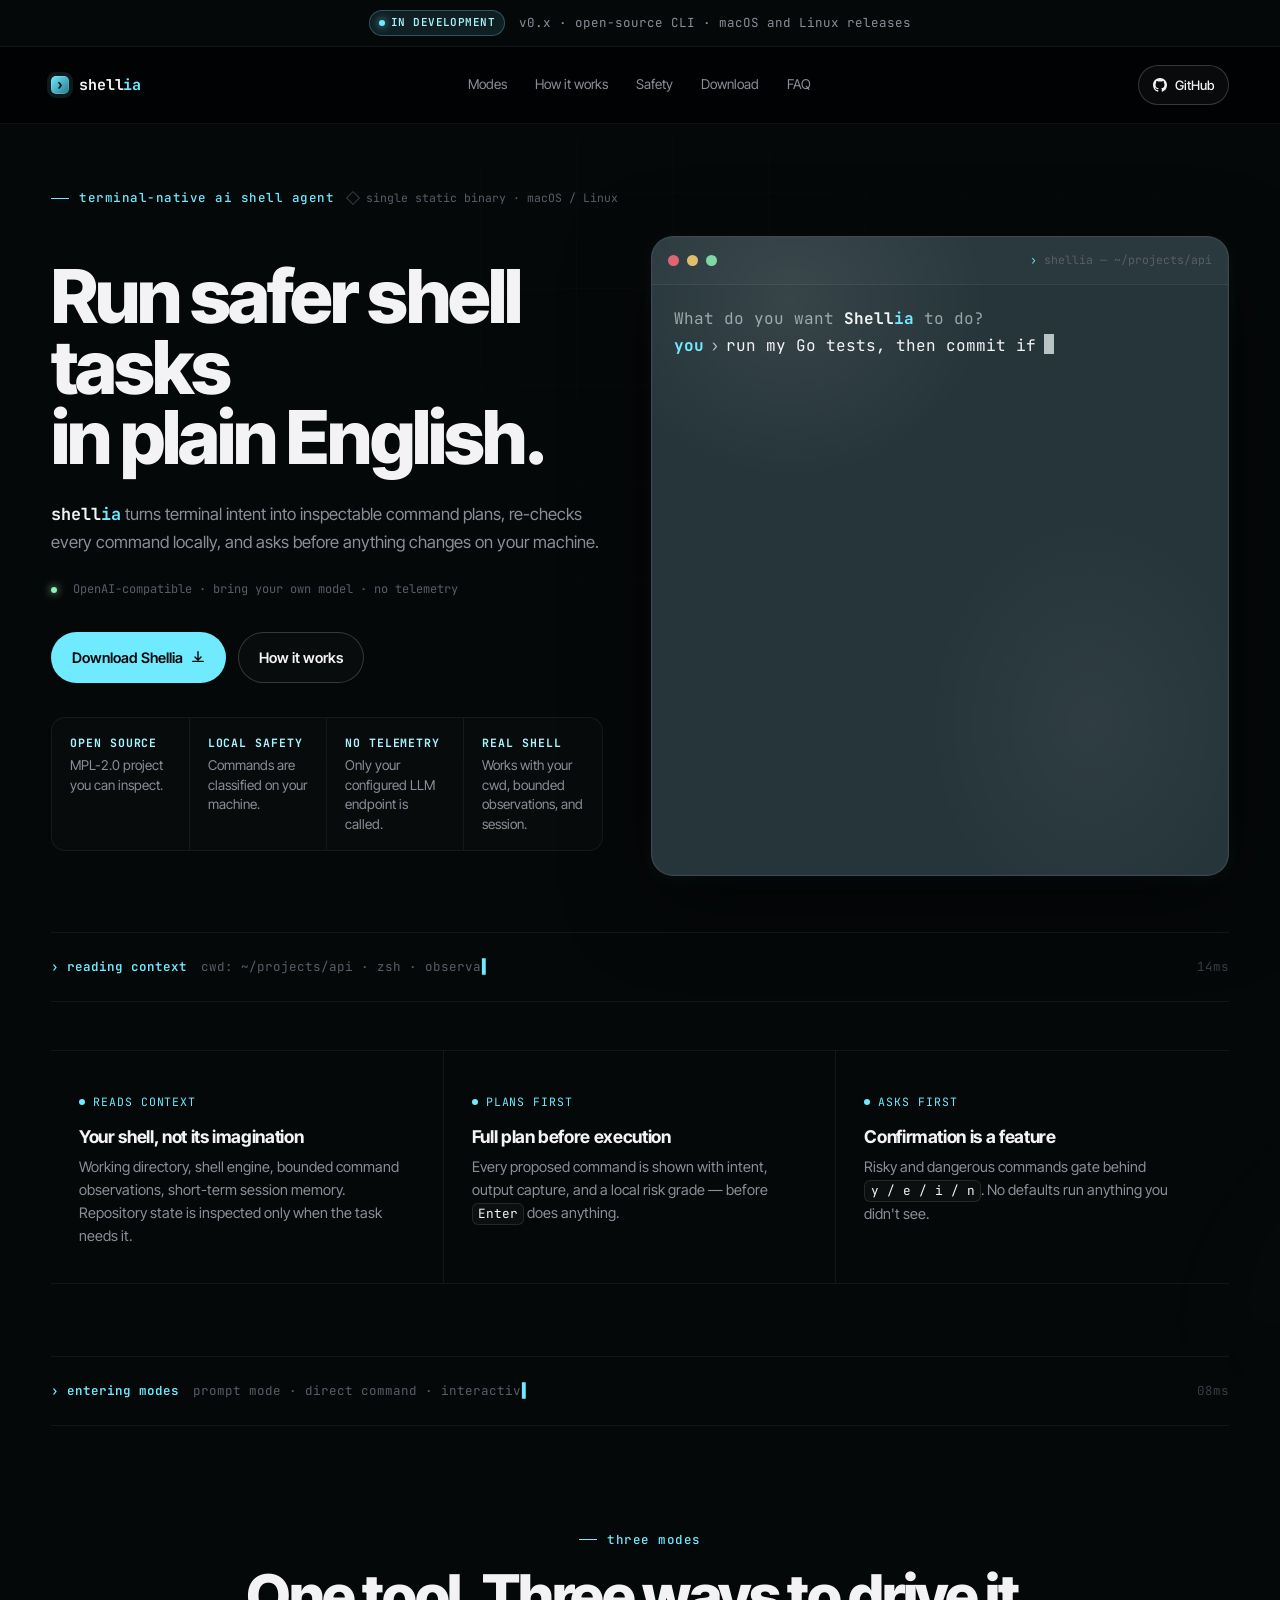
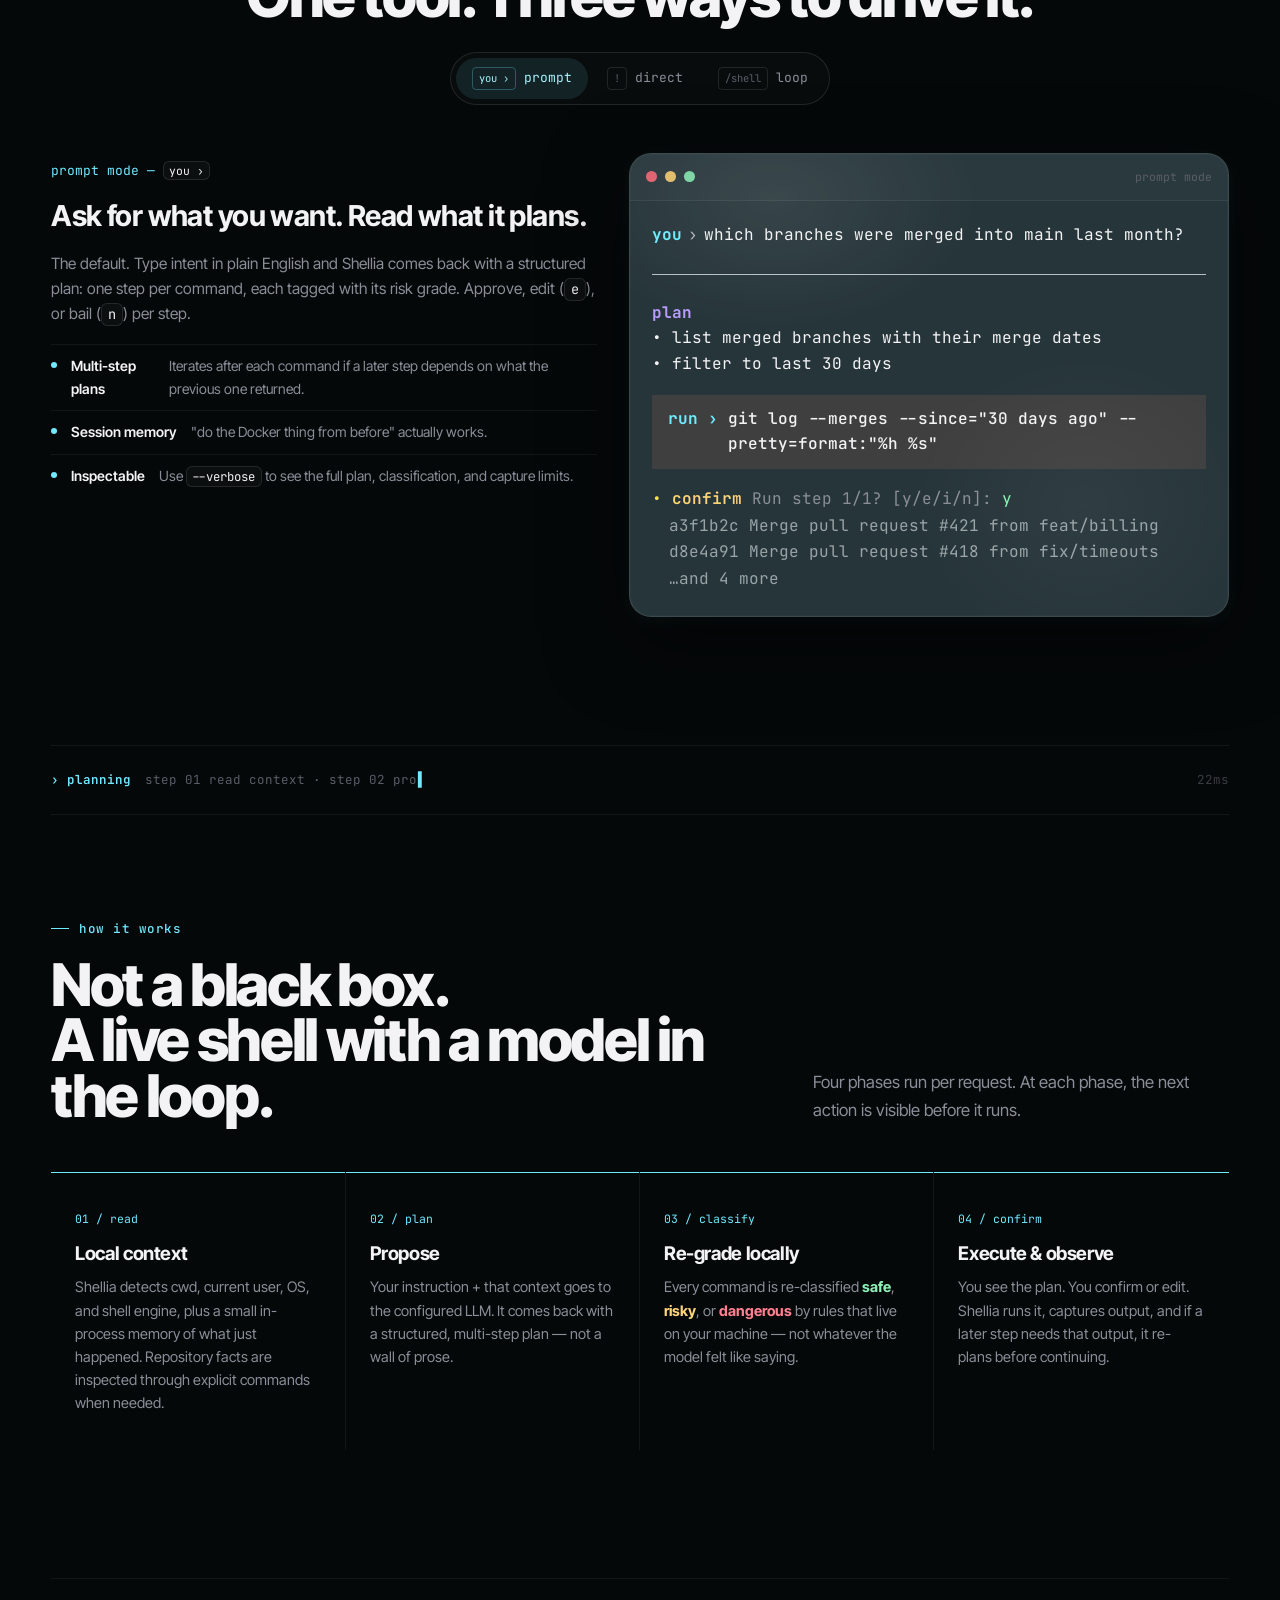
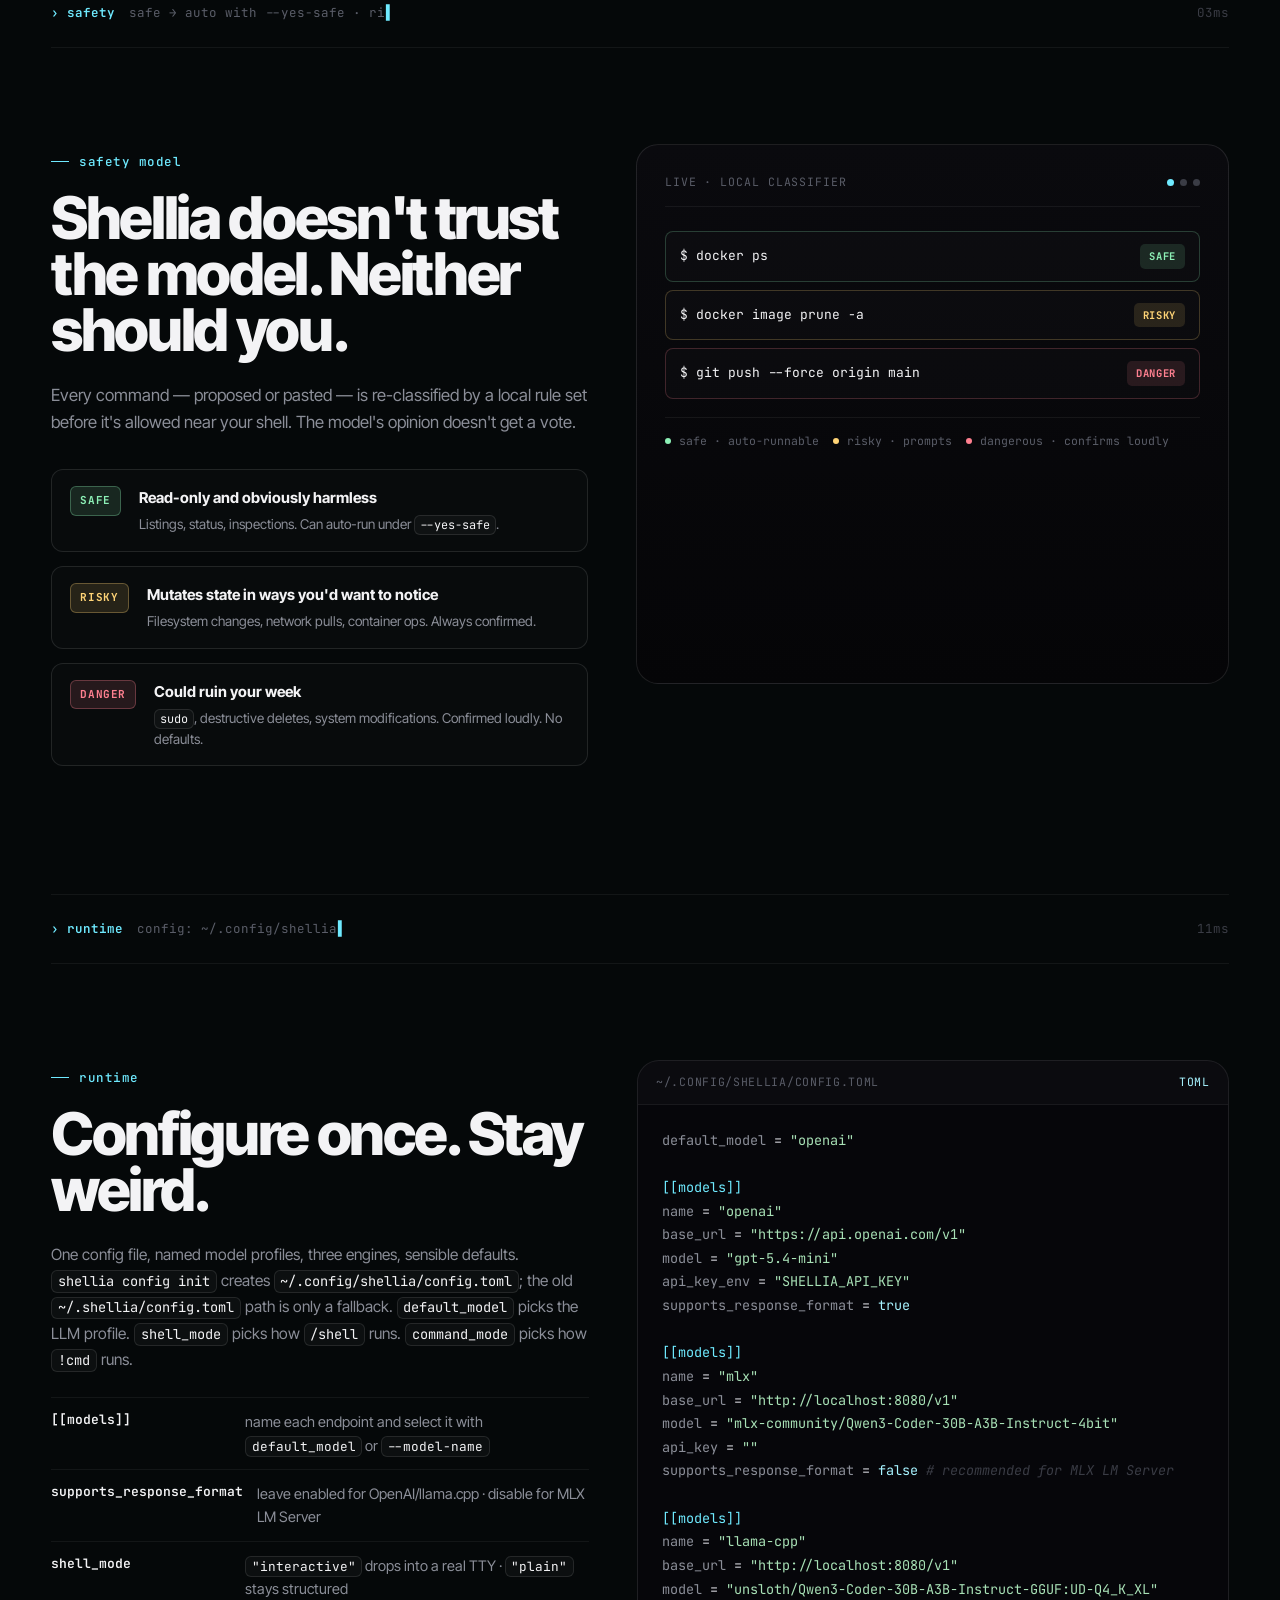
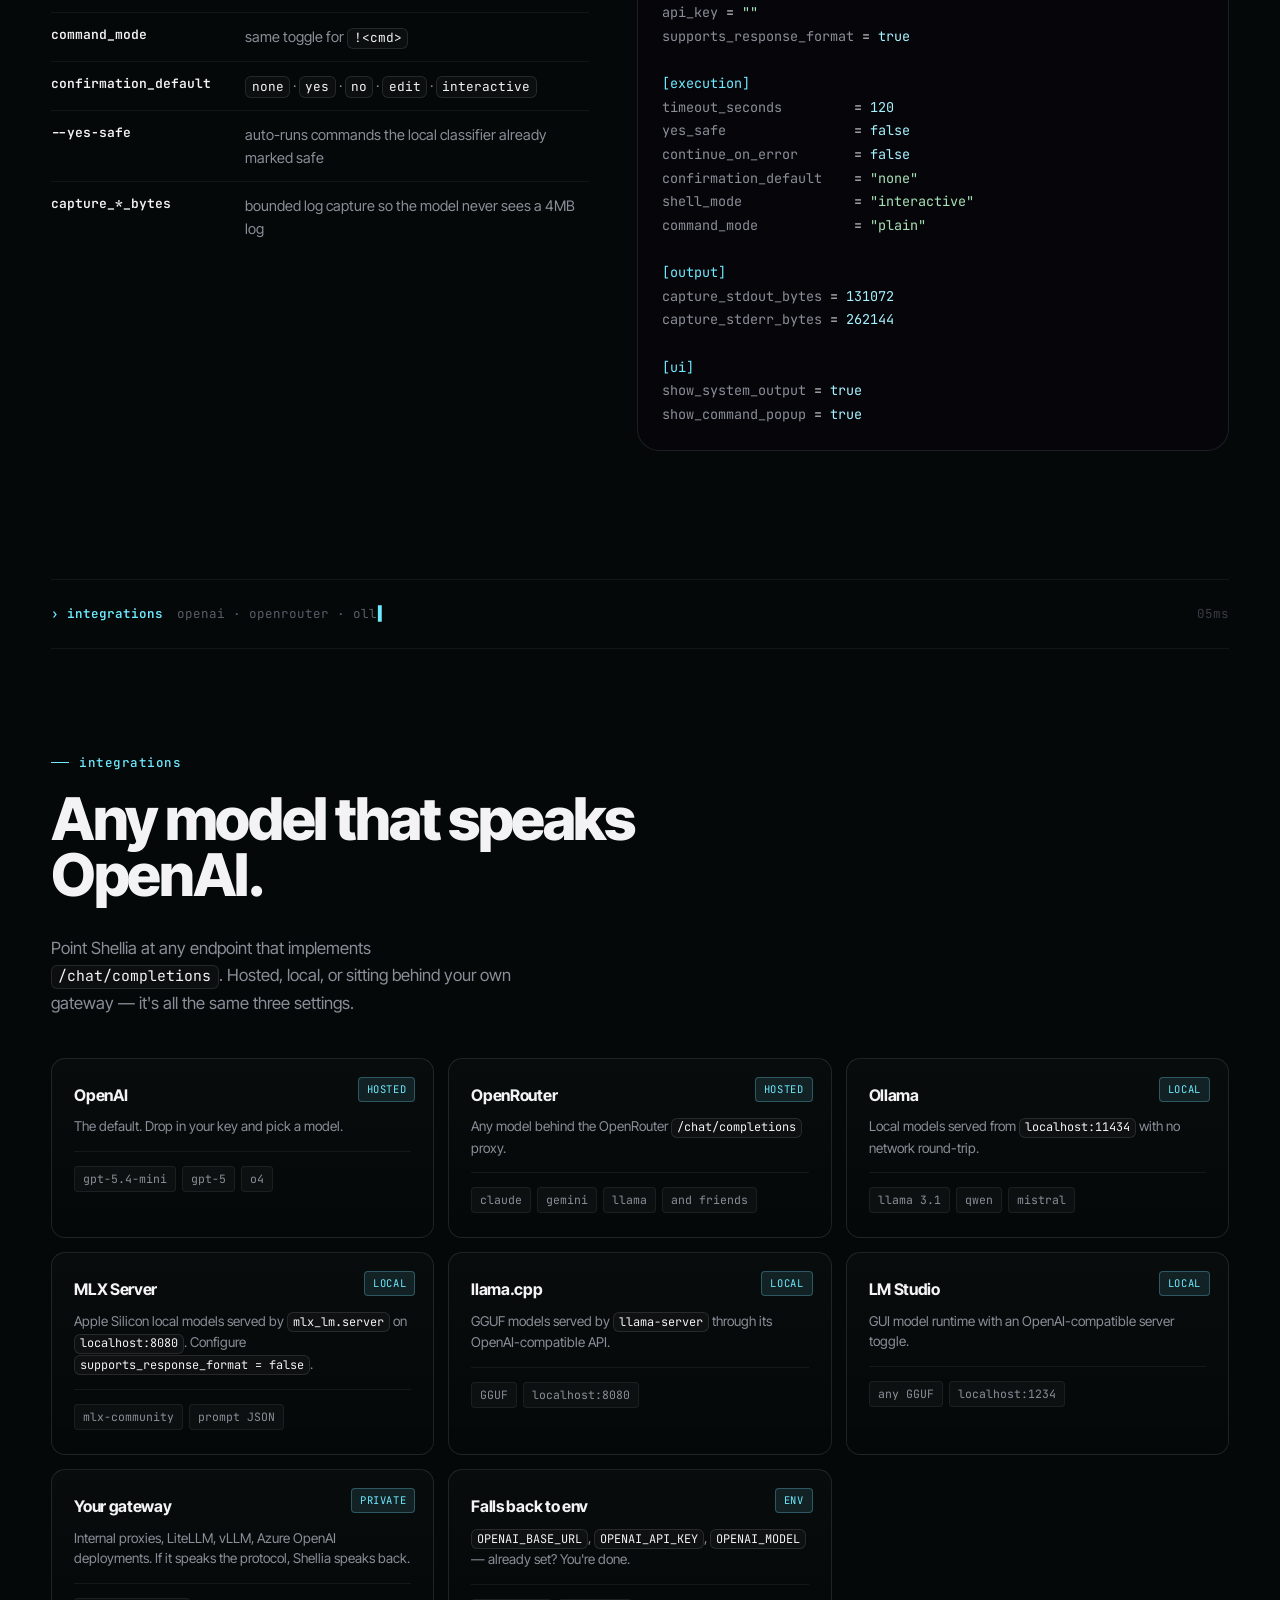
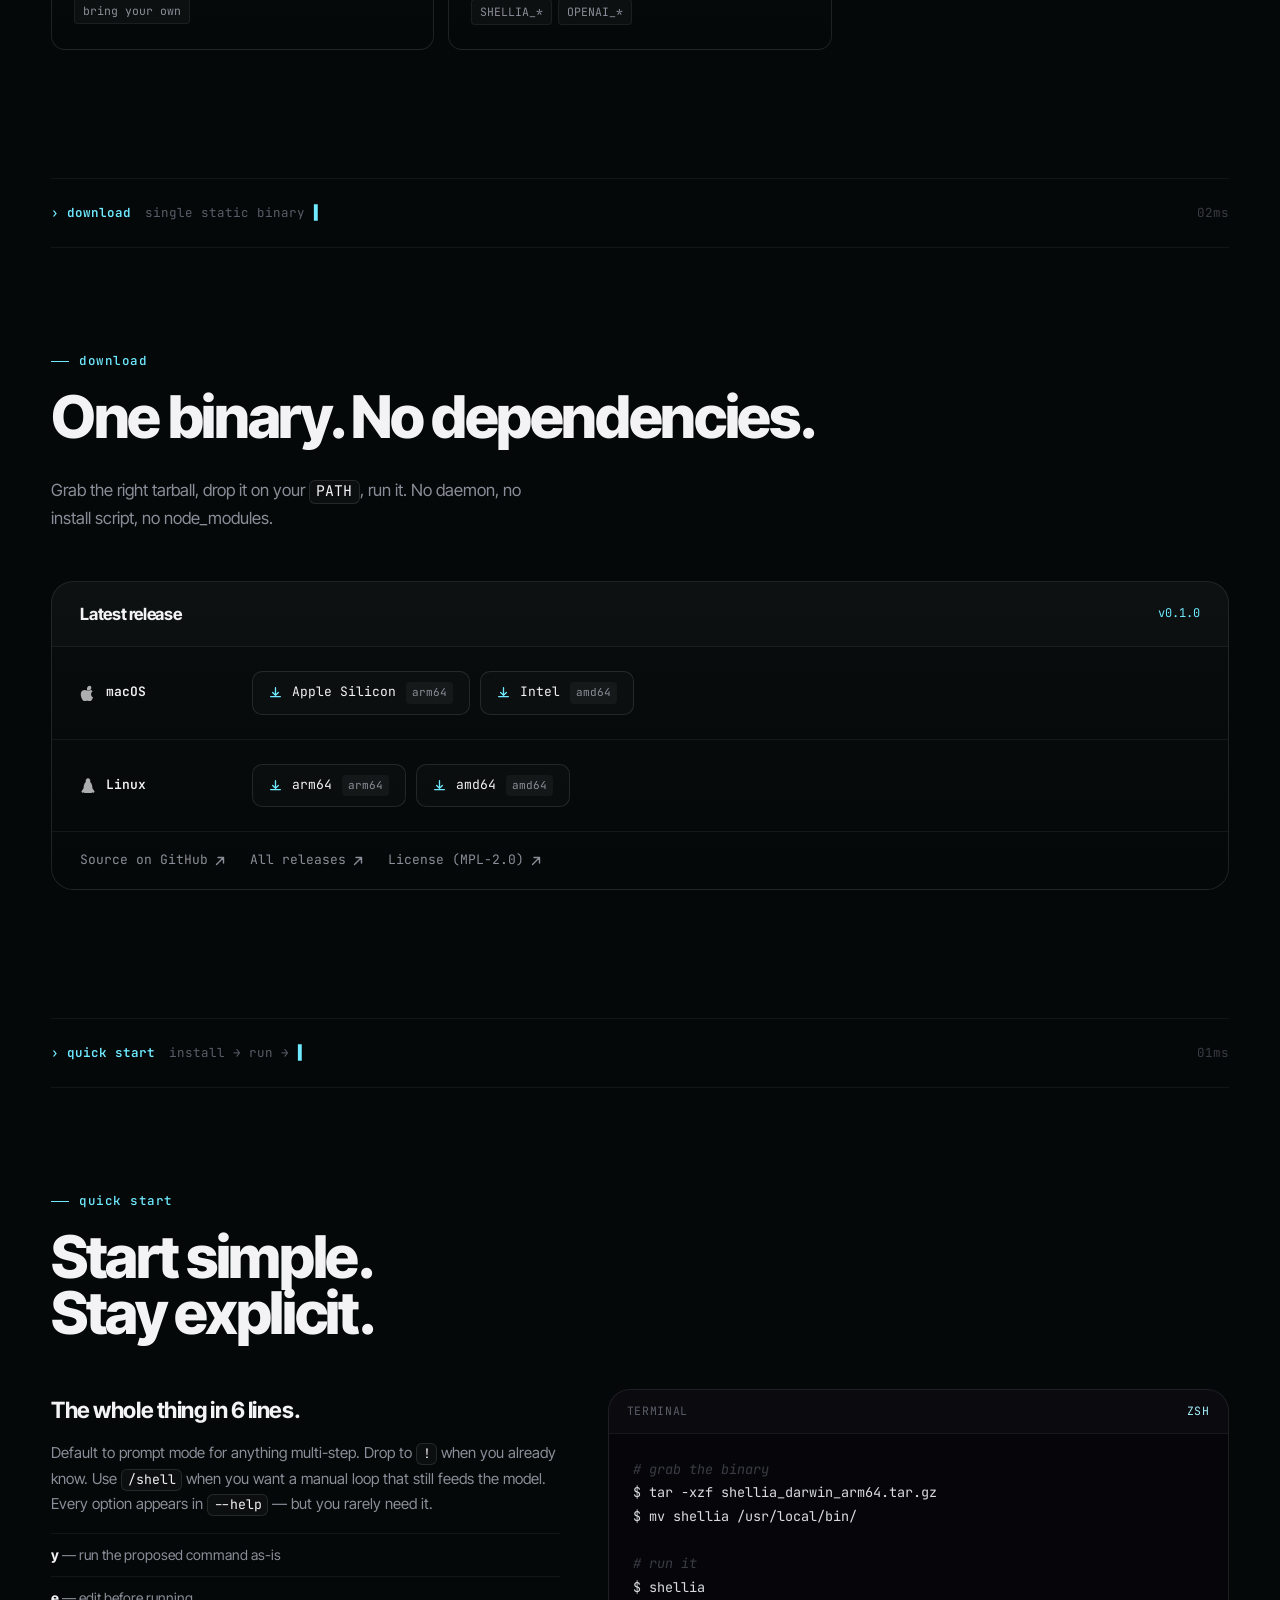
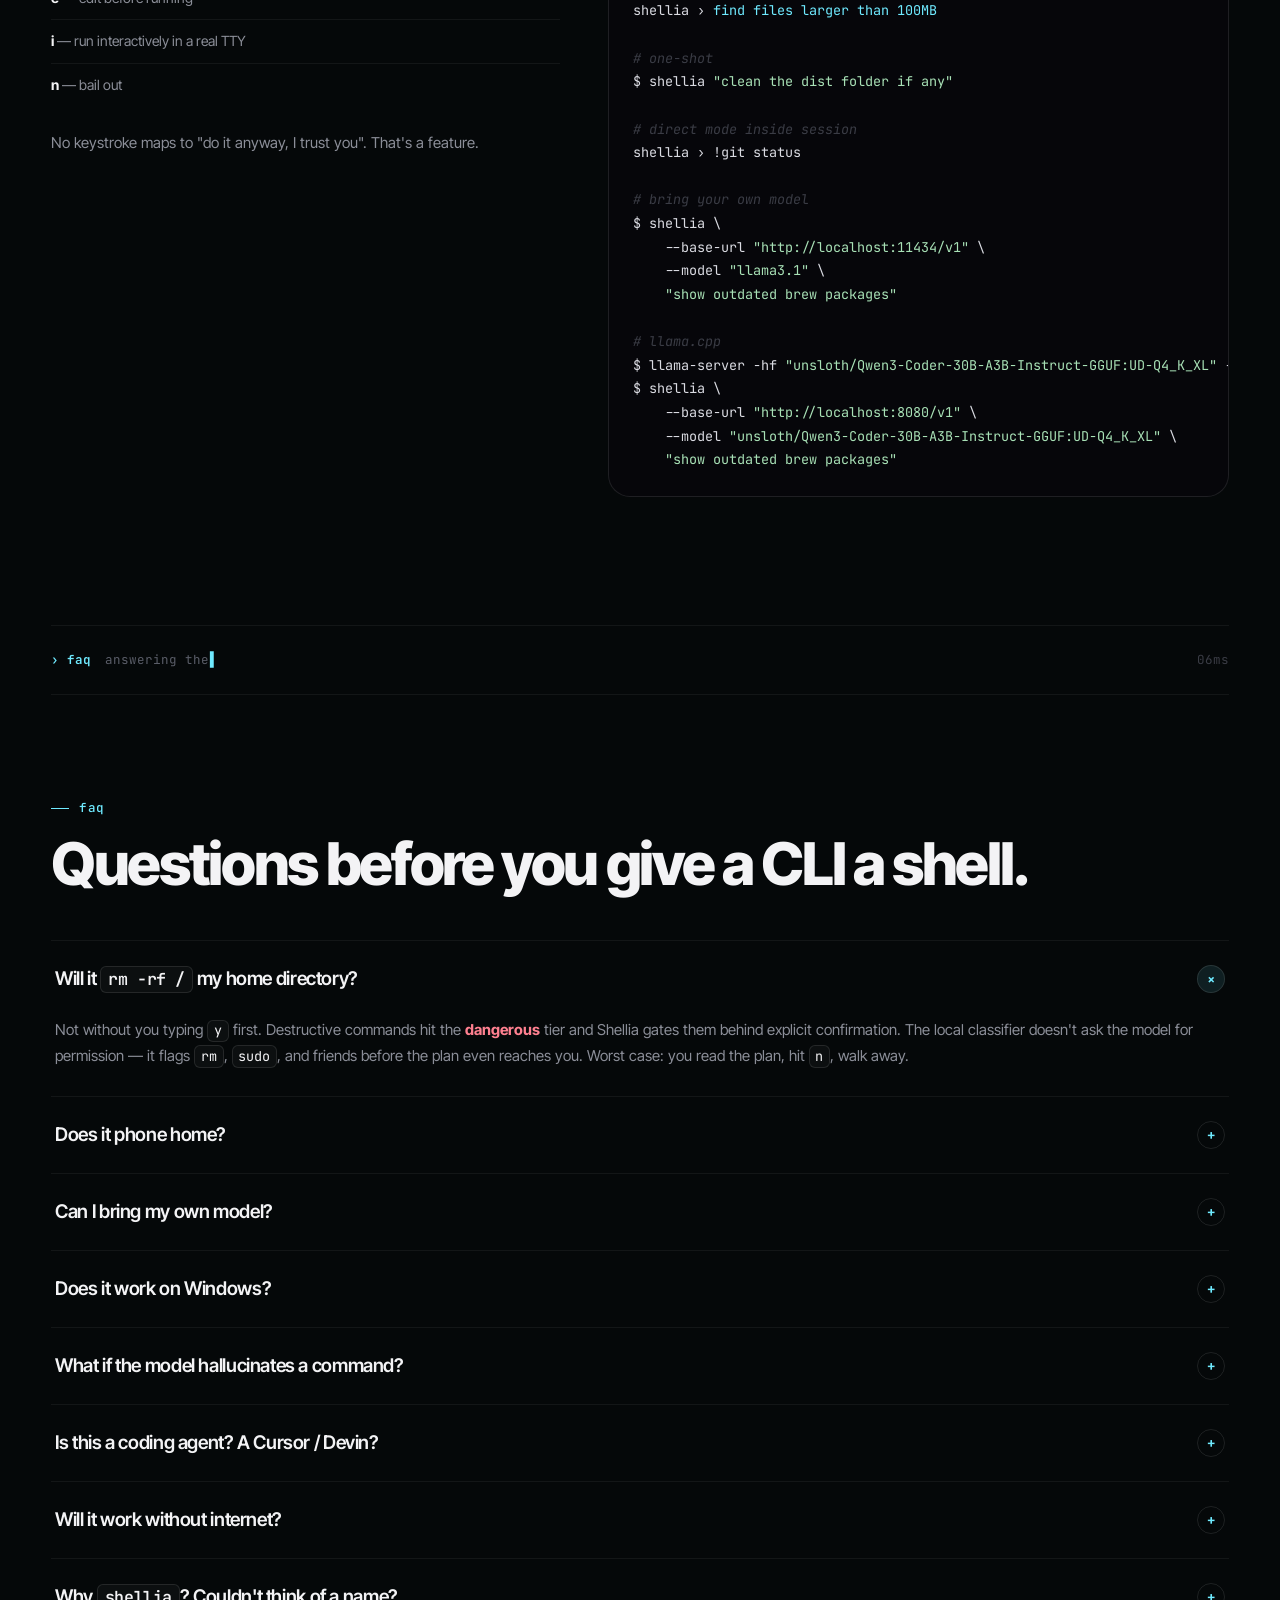
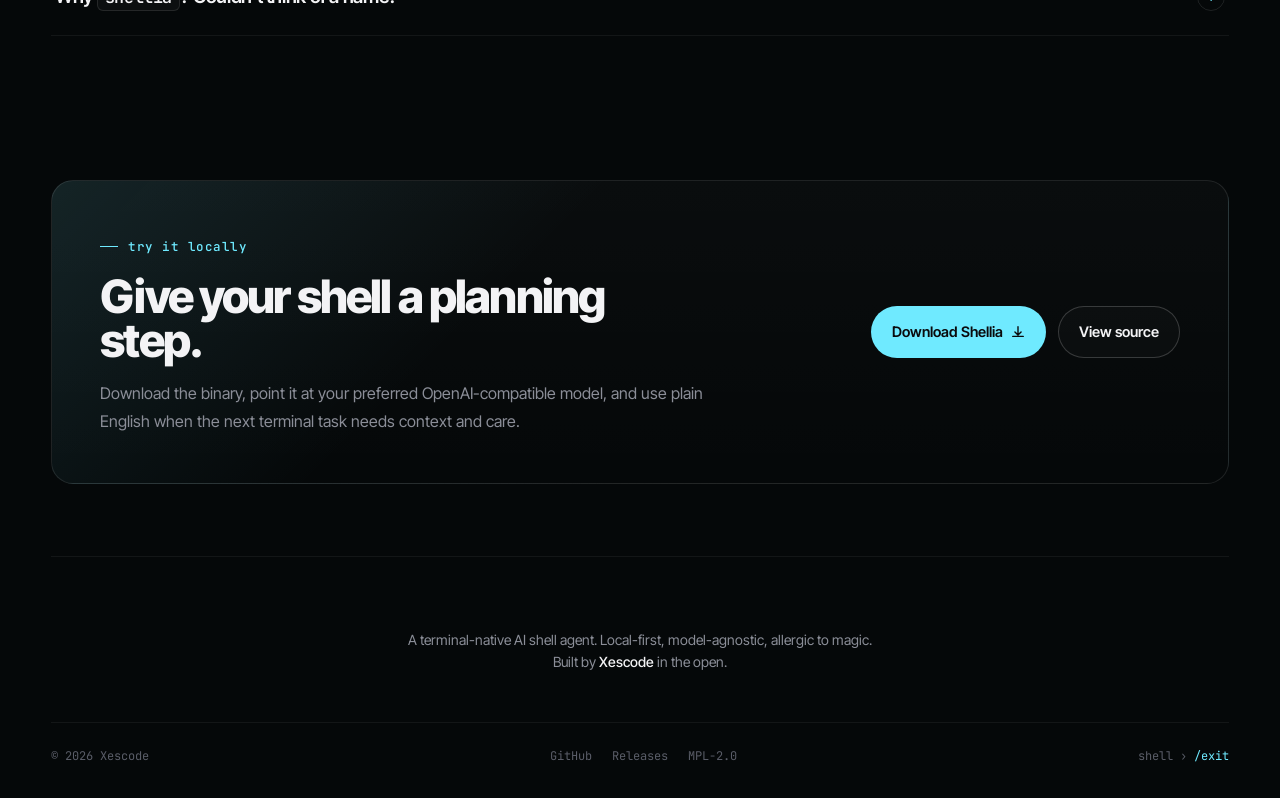
==== site/index.html @ 1689f6af "Deploy public site from site directory" ====
<!doctype html>
<html lang="en">
<head>
<meta charset="utf-8" />
<meta name="viewport" content="width=device-width, initial-scale=1" />
<title>Shellia — run shell tasks safely in plain English.</title>
<meta name="description" content="Shellia is an open-source AI shell agent for developers who want plain-language terminal automation with inspectable plans, local safety checks, and explicit confirmation." />
<link rel="preconnect" href="https://fonts.googleapis.com" />
<link rel="preconnect" href="https://fonts.gstatic.com" crossorigin />
<link href="https://fonts.googleapis.com/css2?family=Inter+Tight:wght@400;500;600;700;800;900&family=JetBrains+Mono:wght@400;500;600;700&display=swap" rel="stylesheet" />
<style>
:root{
  --bg:#050809;
  --surface:#0d1113;
  --surface-2:#13181b;
  --hairline:rgba(255,255,255,0.06);
  --line:rgba(255,255,255,0.10);
  --line-2:rgba(255,255,255,0.18);
  --text:#f3f3f5;
  --muted:#8b8e98;
  --dim:#5a5d68;
  --faint:#3a3c45;
  --accent:#6feaff;
  --accent-strong:#a7f3ff;
  --accent-wash:rgba(111,234,255,0.10);
  --accent-ring:rgba(111,234,255,0.28);
  --safe:#8df0b6;
  --risky:#ffd476;
  --danger:#ff8090;
  --font-display:"Inter Tight","Inter",-apple-system,BlinkMacSystemFont,"Segoe UI",sans-serif;
  --font-body:"Inter Tight","Inter",-apple-system,BlinkMacSystemFont,"Segoe UI",sans-serif;
  --font-mono:"JetBrains Mono","SFMono-Regular",ui-monospace,monospace;
  --pad-section:128px;
  --pad-section-after-sep:96px;
  --pad-section-compact:72px;
  --pad-section-tight:48px;
  --pad-x:clamp(20px,4vw,56px);
  --gap:clamp(20px,2.4vw,32px);
  --radius:14px;
  --radius-lg:22px;
}
*{box-sizing:border-box}
html{scroll-behavior:smooth; -webkit-font-smoothing:antialiased; text-rendering:optimizeLegibility}
body{
  margin:0; color:var(--text); background:var(--bg);
  font-family:var(--font-body);
  font-size:16px; line-height:1.6;
  overflow-x:hidden;
}
/* subtle noise + grid drift in the background */
body::before{
  content:""; position:fixed; inset:-50%; z-index:-2; pointer-events:none;
  background:
    radial-gradient(60% 40% at 20% 0%, rgba(111,234,255,0.10), transparent 60%),
    radial-gradient(50% 40% at 100% 100%, rgba(141,240,182,0.06), transparent 60%);
  filter:blur(40px);
}
body::after{
  content:""; position:fixed; inset:0; z-index:-1; pointer-events:none;
  background-image:
    linear-gradient(rgba(255,255,255,0.025) 1px, transparent 1px),
    linear-gradient(90deg, rgba(255,255,255,0.025) 1px, transparent 1px);
  background-size:96px 96px;
  background-position:0 0;
  mask-image:radial-gradient(75% 60% at 50% 30%, #000 0%, transparent 100%);
  opacity:0.7;
}
a{color:inherit; text-decoration:none}
button{font:inherit; color:inherit; background:none; border:0; cursor:pointer}
code, pre{font-family:var(--font-mono)}
:not(pre) > code{
  display:inline-flex; align-items:center;
  padding:0.06em 0.42em;
  border:1px solid var(--line);
  border-radius:6px;
  background:rgba(255,255,255,0.03);
  color:var(--text);
  font-size:0.88em; line-height:1.4;
  white-space:nowrap;
}

/* ───────── layout shell ───────── */
.wrap{width:100%; max-width:1320px; margin:0 auto; padding:0 var(--pad-x)}
.section{padding:var(--pad-section) 0; position:relative}
.section-after-sep{padding-top:var(--pad-section-after-sep)}
.section-compact{padding:var(--pad-section-tight) 0 var(--pad-section-compact)}
.section-short-bottom{padding-bottom:var(--pad-section-compact)}
.section-final{padding:var(--pad-section-compact) 0 0}

/* ───────── nav ───────── */
.nav{
  position:sticky; top:0; z-index:50;
  display:flex; align-items:center; justify-content:space-between;
  padding:18px var(--pad-x);
  background:rgba(0,0,0,0.65);
  backdrop-filter:blur(12px) saturate(1.2);
  -webkit-backdrop-filter:blur(12px) saturate(1.2);
  border-bottom:1px solid var(--hairline);
}
.brand{
  display:inline-flex; align-items:center; gap:10px;
  font-family:var(--font-mono); font-weight:700; font-size:15px; letter-spacing:-0.01em;
}
.brand-mark{
  width:18px; height:18px; border-radius:5px; position:relative;
  background:linear-gradient(135deg, var(--accent) 0%, #237a8a 100%);
  box-shadow:0 0 0 4px var(--accent-wash), inset 0 0 0 1px rgba(255,255,255,0.15);
}
.brand-mark::after{
  content:"›"; position:absolute; inset:0;
  display:grid; place-items:center;
  color:#0a0a0c; font-weight:900; font-size:13px;
  font-family:var(--font-mono);
  transform:translate(-0.5px,-1px);
}
.shellia{font-family:var(--font-mono); font-weight:700; color:var(--text)}
.shellia .ia{color:var(--accent)}
.nav-links{display:flex; align-items:center; gap:28px; color:var(--muted); font-size:13.5px}
.nav-links a{position:relative; transition:color .2s}
.nav-links a:hover{color:var(--text)}
.nav-links a.active{color:var(--accent-strong)}
.nav-links a.active::after{
  content:"";
  position:absolute;
  left:0; right:0; bottom:-8px;
  height:1px;
  background:var(--accent);
  box-shadow:0 0 10px var(--accent-ring);
}
.nav-cta{
  display:inline-flex; align-items:center; gap:8px;
  padding:9px 14px; border-radius:999px;
  border:1px solid var(--line-2);
  background:rgba(255,255,255,0.03);
  font-size:13px; font-weight:500;
  transition:background .2s, border-color .2s;
}
.nav-cta:hover{background:rgba(255,255,255,0.06); border-color:var(--accent-ring)}
.nav-cta svg{width:14px; height:14px}

/* ───────── banner ───────── */
.banner{
  display:flex; align-items:center; justify-content:center; gap:14px;
  padding:10px 16px;
  border-bottom:1px solid var(--hairline);
  font-family:var(--font-mono); font-size:12.5px; color:var(--muted);
}
.banner-tag{
  display:inline-flex; align-items:center; gap:6px;
  padding:3px 9px; border-radius:999px;
  background:var(--accent-wash); color:var(--accent-strong);
  border:1px solid var(--accent-ring);
  font-size:11px; font-weight:600; letter-spacing:0.04em; text-transform:uppercase;
}
.banner-tag::before{
  content:""; width:6px; height:6px; border-radius:50%;
  background:var(--accent); box-shadow:0 0 8px var(--accent);
  animation:pulse 2s ease-in-out infinite;
}
@keyframes pulse{0%,100%{opacity:1; transform:scale(1)} 50%{opacity:.55; transform:scale(0.85)}}

/* ───────── eyebrow + type ───────── */
.eyebrow{
  display:inline-flex; align-items:center; gap:10px;
  font-family:var(--font-mono); font-size:12.5px; font-weight:500;
  color:var(--accent); letter-spacing:0.04em;
  text-transform:lowercase;
}
.eyebrow::before{
  content:""; width:18px; height:1px; background:var(--accent); display:inline-block;
}
h1, h2, h3{margin:0; font-family:var(--font-display); font-weight:800; letter-spacing:-0.04em; line-height:0.95}
h1{font-size:clamp(2.6rem, 5.8vw, 5.8rem)}
h2{font-size:clamp(2.2rem, 4.6vw, 4.6rem)}
h3{font-size:1.25rem; font-weight:700; letter-spacing:-0.02em; line-height:1.2}
p{margin:0}
.lead{color:var(--muted); font-size:clamp(1.05rem,1.2vw,1.18rem); line-height:1.65; max-width:36rem}

/* ───────── buttons ───────── */
.btn{
  display:inline-flex; align-items:center; gap:8px;
  padding:13px 20px; border-radius:999px;
  font-size:14.5px; font-weight:600;
  transition:transform .15s, background .2s, border-color .2s, color .2s;
  border:1px solid transparent;
  white-space:nowrap;
}
.btn:hover{transform:translateY(-1px)}
.btn-primary{background:var(--accent); color:#0a0a0c}
.btn-primary:hover{background:var(--accent-strong)}
.btn-ghost{color:var(--text); border-color:var(--line-2); background:rgba(255,255,255,0.02)}
.btn-ghost:hover{border-color:var(--accent-ring); background:var(--accent-wash); color:var(--accent-strong)}
.btn svg{width:14px; height:14px}

/* ───────── hero shared ───────── */
.hero{padding:64px 0 56px; position:relative}
.hero-eyebrow-row{display:flex; align-items:center; gap:14px; flex-wrap:wrap; margin-bottom:28px}
.hero-spec{
  font-family:var(--font-mono); font-size:11.5px; color:var(--dim);
  display:inline-flex; align-items:center; gap:8px;
}
.hero-spec::before{
  content:""; width:8px; height:8px; border:1px solid var(--faint); transform:rotate(45deg)
}
.hero-actions{display:flex; flex-wrap:wrap; gap:12px; margin-top:32px}
.hero-meta{
  display:flex; align-items:center; gap:16px; margin-top:24px;
  font-family:var(--font-mono); font-size:12px; color:var(--dim);
}
.hero-meta-dot{width:6px; height:6px; background:var(--safe); border-radius:50%; box-shadow:0 0 8px var(--safe)}

/* ───────── trust strip ───────── */
.trust-strip{
  display:grid;
  grid-template-columns:repeat(4, minmax(0,1fr));
  gap:0;
  margin-top:34px;
  border:1px solid var(--hairline);
  border-radius:var(--radius);
  overflow:hidden;
  background:rgba(255,255,255,0.015);
}
.trust-item{
  padding:16px 18px;
  border-right:1px solid var(--hairline);
}
.trust-item:last-child{border-right:0}
.trust-item b{
  display:block;
  font-family:var(--font-mono);
  font-size:11.5px;
  color:var(--accent-strong);
  text-transform:uppercase;
  letter-spacing:0.08em;
  margin-bottom:4px;
}
.trust-item span{
  display:block;
  color:var(--muted);
  font-size:13.5px;
  line-height:1.45;
}

/* ───────── hero split ───────── */
.hero-a .hero-grid{
  display:grid; grid-template-columns:minmax(0, 1.05fr) minmax(0, 1.1fr);
  gap:48px; align-items:center;
}
.hero-a h1{margin-bottom:24px}
.hero-term .terminal{
  height:clamp(430px, calc(100vh - 220px), 640px);
  max-height:calc(100vh - 160px);
}

/* ───────── terminal window ───────── */
.terminal{
  position:relative;
  display:flex;
  flex-direction:column;
  border:1px solid var(--line);
  border-radius:var(--radius-lg);
  background:#26353a;
  box-shadow:
    0 0 0 1px rgba(255,255,255,0.02) inset,
    0 24px 80px rgba(0,0,0,0.6),
    0 4px 16px rgba(111,234,255,0.06);
  overflow:hidden;
}
.terminal::before{
  content:""; position:absolute; inset:0; pointer-events:none;
  background:
    radial-gradient(55% 45% at 24% 10%, rgba(255,255,255,0.08), transparent 62%),
    radial-gradient(42% 48% at 76% 76%, rgba(255,255,255,0.045), transparent 68%);
}
.term-chrome{
  display:flex; align-items:center; gap:8px;
  flex:0 0 auto;
  padding:14px 16px;
  border-bottom:1px solid var(--hairline);
  background:rgba(255,255,255,0.02);
}
.term-chrome .dot{width:11px; height:11px; border-radius:50%; opacity:0.85}
.term-chrome .dot.r{background:#ff6d7b}
.term-chrome .dot.y{background:#ffd476}
.term-chrome .dot.g{background:#8df0b6}
.term-title{
  margin-left:auto; font-family:var(--font-mono); font-size:11.5px;
  color:var(--dim);
}
.term-title .arrow-pulse{color:var(--accent); animation:pulse 2s infinite}
.term-body{
  flex:1 1 auto;
  min-height:0;
  padding:22px 22px 24px;
  font-family:var(--font-mono); font-size:16px; line-height:1.55;
  overflow-y:auto;
  overscroll-behavior:contain;
  scrollbar-color:rgba(111,234,255,0.45) rgba(255,255,255,0.08);
  scrollbar-width:thin;
}
.term-body::-webkit-scrollbar{width:10px}
.term-body::-webkit-scrollbar-track{background:rgba(255,255,255,0.08)}
.term-body::-webkit-scrollbar-thumb{background:rgba(111,234,255,0.45); border-radius:999px; border:2px solid transparent; background-clip:content-box}
.tline{margin:0; color:var(--text)}
.tline + .tline{margin-top:2px}
.tline.muted{color:#9aa4a6}
.tline.output{color:var(--muted)}
.tline.output-text{padding-left:1.1rem; color:#9aa4a6}
.tline.output-raw{color:var(--text)}
.tline.answer{color:var(--text); font-weight:500}
.prompt{color:var(--accent); font-weight:700}
.status-danger{color:var(--danger)}
.confirm-yes{color:#f5df52; font-weight:700}
.session-dot{color:var(--dim)}
.session-mode{color:var(--accent); font-weight:700}
.prompt-arr{color:var(--text); opacity:0.7; margin:0 6px}
.prompt-cursor{display:inline-block; width:0.62em; height:1.25em; margin-left:8px; background:#b8c4c4; vertical-align:-0.2em; animation:caret-blink 1.05s steps(1) infinite}
.prompt-cursor-line{margin-left:0}
.tcursor::after{content:""; display:inline-block; width:0.62em; height:1.25em; margin-left:8px; background:#b8c4c4; vertical-align:-0.2em; animation:caret-blink 1.05s steps(1) infinite}
.tcursor.done::after{content:none}
@keyframes blink{0%,49%{opacity:1} 50%,100%{opacity:0}}
@keyframes caret-blink{0%,52%{opacity:1} 53%,100%{opacity:0}}
.tblock{margin-top:18px}
.tdiv{height:1px; margin:26px 0; background:rgba(238,247,248,0.72)}
.tbtitle{color:#b89cff; font-weight:700; margin:0}
.tbtitle-mode{color:var(--accent)}
.tbtitle-step{color:#b89cff}
.tcmd{
  display:inline-flex; padding:12px 16px; margin:18px 0;
  background:#3f3f3f;
  border:0;
  border-radius:0;
  gap:10px; align-items:baseline;
  width:max-content; max-width:100%;
}
.tcmd .pfx{color:var(--accent); font-weight:700; flex-shrink:0}
.tcmd .txt{color:var(--text); font-weight:500; word-break:break-word}
.bullet{color:var(--text)}
.bullet.warn{color:#f5df52}
.bullet.muted-bullet{color:#9aa4a6}
.kw{color:var(--risky); font-weight:600}
.term-mock{transition:opacity .42s ease, transform .42s ease}
.term-mock.fade{opacity:0; transform:translateY(6px)}
.typed-text{transition:opacity .42s ease}
.typed-text.fade{opacity:0}
.reveal{opacity:0; transform:translateY(8px); transition:opacity .42s ease, transform .42s ease}
.reveal.in{opacity:1; transform:none}

/* ───────── animated section dividers ───────── */
.sep{
  display:flex; align-items:center; gap:14px;
  padding:24px 0;
  border-top:1px solid var(--hairline);
  border-bottom:1px solid var(--hairline);
  font-family:var(--font-mono); font-size:12.5px; color:var(--dim);
  overflow:hidden;
}
.sep .sep-prompt{color:var(--accent); font-weight:600}
.sep .sep-text{flex:1; min-width:0; white-space:nowrap; overflow:hidden; text-overflow:ellipsis}
.sep .sep-text::after{content:"▌"; color:var(--accent); margin-left:1px; animation:blink 1s steps(1) infinite}
.sep .sep-ms{color:var(--faint); flex:0 0 auto}

/* ───────── pillars ───────── */
.pillars{
  display:grid; grid-template-columns:repeat(3, minmax(0,1fr));
  gap:0;
  border-top:1px solid var(--hairline);
  border-bottom:1px solid var(--hairline);
}
.pillar{padding:36px 28px; border-right:1px solid var(--hairline)}
.pillar:last-child{border-right:0}
.pillar-tag{
  display:inline-flex; gap:8px; align-items:center;
  font-family:var(--font-mono); font-size:11.5px;
  color:var(--accent); text-transform:uppercase; letter-spacing:0.08em;
  margin-bottom:14px;
}
.pillar-tag::before{
  content:""; width:6px; height:6px; background:var(--accent); border-radius:50%;
}
.pillar h3{margin-bottom:8px; font-size:1.1rem}
.pillar p{color:var(--muted); font-size:14.5px; line-height:1.6}

/* ───────── modes (tabs) ───────── */
.modes-head{
  display:flex; flex-direction:column; align-items:center; gap:28px;
  margin-bottom:48px; text-align:center;
}
.modes-head h2{max-width:22ch}
.modes-tabs{
  display:inline-flex; padding:5px; gap:3px;
  border:1px solid var(--line); border-radius:999px;
  background:rgba(255,255,255,0.02);
}
.modes-tab{
  padding:9px 16px; border-radius:999px;
  font-family:var(--font-mono); font-size:13px; color:var(--muted);
  display:inline-flex; align-items:center; gap:8px;
  transition:background .2s, color .2s;
  cursor:pointer;
}
.modes-tab .key{
  font-size:10.5px; padding:2px 6px;
  border:1px solid var(--line); border-radius:4px;
  color:var(--dim);
}
.modes-tab:hover{color:var(--text)}
.modes-tab.on{background:var(--accent-wash); color:var(--accent-strong)}
.modes-tab.on .key{border-color:var(--accent-ring); color:var(--accent-strong)}
.modes-pane{
  display:grid; grid-template-columns:minmax(0,1fr) minmax(0,1.1fr); gap:32px;
  align-items:stretch;
}
.modes-copy{padding-top:8px}
.modes-copy .pane-label{font-family:var(--font-mono); color:var(--accent); margin-bottom:18px; font-size:13px}
.modes-copy h3{font-size:1.8rem; margin-bottom:18px; letter-spacing:-0.02em}
.modes-copy p{color:var(--muted); margin-bottom:14px; font-size:15.5px}
.modes-copy .pane-list{margin:18px 0 0; padding:0; list-style:none}
.modes-copy .pane-list li{
  padding:10px 0; border-top:1px solid var(--hairline);
  display:flex; gap:14px; align-items:flex-start;
  font-size:14px; color:var(--muted);
}
.modes-copy .pane-list li::before{
  content:""; width:6px; height:6px; margin-top:7px;
  background:var(--accent); border-radius:50%; flex-shrink:0;
}
.modes-copy .pane-list b{color:var(--text); font-weight:600}
.modes-demo{position:relative}
.modes-demo .terminal{height:100%}
.modes-pane[hidden]{display:none}

/* ───────── how it works ───────── */
.how-grid{
  display:grid; grid-template-columns:repeat(4, minmax(0,1fr));
  gap:0;
  border-top:1px solid var(--hairline);
  margin-top:48px;
}
.how-step{
  padding:32px 24px 36px; border-right:1px solid var(--hairline);
  position:relative;
}
.how-step:last-child{border-right:0}
.how-num{
  display:inline-block; font-family:var(--font-mono); font-size:11.5px;
  color:var(--accent); margin-bottom:14px;
}
.how-step h3{margin-bottom:10px; font-size:1.18rem}
.how-step p{color:var(--muted); font-size:14.5px; line-height:1.6}
.how-step::before{
  content:""; position:absolute; top:-1px; left:0; right:0; height:1px;
  background:var(--accent);
  transform:scaleX(0); transform-origin:left; transition:transform .6s ease .1s;
}
.how-step.in::before{transform:scaleX(1)}

/* ───────── safety classifier ───────── */
.safety-grid{
  display:grid; grid-template-columns:minmax(0,0.95fr) minmax(0,1.05fr); gap:48px;
  align-items:start;
}
.safety-copy h2{margin-bottom:24px}
.safety-tiers{display:flex; flex-direction:column; gap:14px; margin-top:32px}
.safety-tier{
  display:flex; gap:18px; align-items:flex-start;
  padding:16px 18px;
  border:1px solid var(--line); border-radius:12px;
  background:rgba(255,255,255,0.015);
}
.safety-tier .lvl{
  font-family:var(--font-mono); font-size:11px; font-weight:700;
  padding:5px 9px; border-radius:6px; letter-spacing:0.06em;
  text-transform:uppercase; flex-shrink:0;
}
.safety-tier.safe .lvl{background:rgba(141,240,182,0.12); color:var(--safe); border:1px solid rgba(141,240,182,0.3)}
.safety-tier.risky .lvl{background:rgba(255,212,118,0.12); color:var(--risky); border:1px solid rgba(255,212,118,0.3)}
.safety-tier.danger .lvl{background:rgba(255,128,144,0.12); color:var(--danger); border:1px solid rgba(255,128,144,0.3)}
.safety-tier h4{margin:0 0 4px; font-family:var(--font-display); font-size:15px; font-weight:700}
.safety-tier p{font-size:13.5px; color:var(--muted); line-height:1.5}
.safety-tier-text{flex:1; min-width:0}
.classifier{
  border:1px solid var(--line); border-radius:var(--radius-lg);
  background:linear-gradient(180deg, #0a0a0e, #050507);
  padding:28px;
  position:relative;
  min-height:540px;
  overflow:hidden;
}
.classifier-head{
  display:flex; justify-content:space-between; align-items:center;
  font-family:var(--font-mono); font-size:11.5px; color:var(--dim);
  margin-bottom:24px;
  border-bottom:1px solid var(--hairline);
  padding-bottom:14px;
  text-transform:uppercase; letter-spacing:0.08em;
}
.classifier-head .hbtn{display:flex; gap:6px}
.classifier-head .hbtn span{width:7px; height:7px; border-radius:50%; background:var(--faint)}
.classifier-head .hbtn span:first-child{background:var(--accent)}
.classifier-rows{display:flex; flex-direction:column; gap:8px}
.cls-row{
  display:grid; grid-template-columns:1fr auto; gap:14px; align-items:center;
  padding:12px 14px;
  border:1px solid var(--hairline);
  border-radius:8px;
  background:rgba(255,255,255,0.015);
  font-family:var(--font-mono); font-size:13px;
  opacity:0; transform:translateY(8px);
  transition:opacity .35s ease, transform .35s ease, border-color .25s ease;
}
.cls-row.in{opacity:1; transform:none}
.cls-row .cmd{color:var(--text); overflow:hidden; text-overflow:ellipsis; white-space:nowrap}
.cls-row .badge{
  font-size:10.5px; font-weight:700; letter-spacing:0.06em;
  padding:4px 9px; border-radius:5px; text-transform:uppercase;
  opacity:0; transform:scale(0.85);
  transition:opacity .35s ease .2s, transform .35s ease .2s;
}
.cls-row.tagged .badge{opacity:1; transform:none}
.cls-row.safe{border-color:rgba(141,240,182,0.22)}
.cls-row.risky{border-color:rgba(255,212,118,0.22)}
.cls-row.danger{border-color:rgba(255,128,144,0.22)}
.cls-row.safe .badge{background:rgba(141,240,182,0.12); color:var(--safe)}
.cls-row.risky .badge{background:rgba(255,212,118,0.12); color:var(--risky)}
.cls-row.danger .badge{background:rgba(255,128,144,0.12); color:var(--danger)}
.classifier-foot{
  margin-top:18px;
  padding-top:14px;
  border-top:1px solid var(--hairline);
  font-family:var(--font-mono); font-size:11.5px; color:var(--dim);
  display:flex; gap:14px; flex-wrap:wrap;
}
.classifier-foot .stat{display:inline-flex; gap:8px; align-items:center}
.classifier-foot .stat .d{width:6px; height:6px; border-radius:50%}
.classifier-foot .stat.s .d{background:var(--safe)}
.classifier-foot .stat.r .d{background:var(--risky)}
.classifier-foot .stat.d-stat .d{background:var(--danger)}

/* ───────── runtime + integrations ───────── */
.runtime-grid{
  display:grid; grid-template-columns:minmax(0,1fr) minmax(0,1.1fr); gap:48px;
  align-items:start;
}
.runtime-copy h2{margin-bottom:24px}
.runtime-copy p{color:var(--muted); margin-bottom:18px; font-size:15.5px; line-height:1.7}
.runtime-copy ul{margin:24px 0 0; padding:0; list-style:none}
.runtime-copy li{padding:12px 0; border-top:1px solid var(--hairline); color:var(--muted); font-size:14.5px; display:flex; gap:14px}
.runtime-copy li b{color:var(--text); font-weight:600; flex-shrink:0; min-width:180px; font-family:var(--font-mono); font-size:13px}
.codeblock{
  border:1px solid var(--line);
  border-radius:var(--radius-lg);
  background:#06060a;
  overflow:hidden;
}
.codeblock-head{
  display:flex; justify-content:space-between; align-items:center;
  padding:12px 18px;
  border-bottom:1px solid var(--hairline);
  background:rgba(255,255,255,0.02);
  font-family:var(--font-mono); font-size:11.5px; color:var(--dim);
  text-transform:uppercase; letter-spacing:0.06em;
}
.codeblock-head .lang{color:var(--accent-strong)}
.codeblock pre{
  margin:0; padding:24px;
  font-family:var(--font-mono); font-size:13.5px; line-height:1.75;
  color:#dadbe2; overflow:auto;
}
.cb-key{color:var(--muted)}
.cb-str{color:#a8e1b6}
.cb-num{color:var(--accent-strong)}
.cb-comment{color:var(--faint); font-style:italic}
.cb-section{color:var(--accent)}

.integrations{
  display:grid; grid-template-columns:repeat(3, minmax(0,1fr));
  gap:14px;
  margin-top:40px;
}
.int-card{
  padding:24px 22px;
  border:1px solid var(--line);
  border-radius:14px;
  background:linear-gradient(180deg, rgba(255,255,255,0.02), rgba(255,255,255,0.005));
  position:relative; overflow:hidden;
  transition:border-color .25s ease, transform .25s ease;
}
.int-card:hover{border-color:var(--accent-ring); transform:translateY(-2px)}
.int-card h4{margin:0 0 8px; font-size:1rem; font-weight:700; letter-spacing:-0.02em}
.int-card p{color:var(--muted); font-size:13.5px; line-height:1.5}
.int-card .int-list{
  margin-top:14px; padding-top:14px;
  border-top:1px solid var(--hairline);
  display:flex; flex-wrap:wrap; gap:6px;
  font-family:var(--font-mono); font-size:11.5px; color:var(--muted);
}
.int-card .int-list span{
  padding:3px 8px; border-radius:4px;
  background:rgba(255,255,255,0.03);
  border:1px solid var(--hairline);
}
.int-card-tag{
  position:absolute; top:18px; right:18px;
  font-family:var(--font-mono); font-size:10.5px; color:var(--accent);
  padding:3px 8px; border-radius:4px;
  background:var(--accent-wash); border:1px solid var(--accent-ring);
  letter-spacing:0.06em; text-transform:uppercase;
}

/* ───────── download ───────── */
.download-card{
  border:1px solid var(--line);
  border-radius:var(--radius-lg);
  overflow:hidden;
  background:linear-gradient(180deg, rgba(255,255,255,0.025), rgba(255,255,255,0.005));
  margin-top:48px;
}
.download-head{
  display:flex; justify-content:space-between; align-items:center;
  padding:22px 28px;
  border-bottom:1px solid var(--hairline);
  background:rgba(255,255,255,0.015);
}
.download-head .version{font-family:var(--font-mono); font-size:12px; color:var(--accent)}
.download-head h3{font-size:1.05rem; font-weight:700}
.download-row{
  display:grid; grid-template-columns:140px 1fr; gap:32px;
  padding:24px 28px;
  border-bottom:1px solid var(--hairline);
  align-items:center;
}
.download-row:last-child{border-bottom:0}
.download-os{
  display:flex; gap:10px; align-items:center;
  font-family:var(--font-mono); font-size:13px; color:var(--text); font-weight:600;
}
.download-os svg{width:16px; height:16px; opacity:0.7}
.download-assets{display:flex; flex-wrap:wrap; gap:10px}
.download-asset{
  display:inline-flex; align-items:center; gap:10px;
  padding:10px 16px; border-radius:10px;
  border:1px solid var(--line);
  background:rgba(255,255,255,0.02);
  font-family:var(--font-mono); font-size:13px;
  transition:border-color .25s, background .25s, transform .15s;
}
.download-asset:hover{border-color:var(--accent-ring); background:var(--accent-wash); transform:translateY(-1px)}
.download-asset .arch{color:var(--muted); font-size:11px; padding:2px 6px; background:rgba(255,255,255,0.04); border-radius:4px}
.download-asset .dl{width:13px; height:13px; color:var(--accent)}
.download-foot{
  display:flex; gap:24px; flex-wrap:wrap;
  padding:18px 28px;
  font-family:var(--font-mono); font-size:13px;
}
.download-foot a{color:var(--muted); display:inline-flex; gap:6px; align-items:center; transition:color .2s}
.download-foot a:hover{color:var(--accent-strong)}
.download-foot a svg{width:12px; height:12px}

/* ───────── quickstart ───────── */
.quickstart-grid{display:grid; grid-template-columns:minmax(0,0.9fr) minmax(0,1.1fr); gap:48px; align-items:start; margin-top:48px}
.quickstart-copy{padding-top:8px}
.quickstart-copy h3{margin-bottom:16px; font-size:1.4rem; letter-spacing:-0.02em}
.quickstart-copy p{color:var(--muted); margin-bottom:14px; font-size:15px; line-height:1.7}
.quickstart-copy ul{margin:16px 0; padding:0; list-style:none}
.quickstart-copy li{padding:10px 0; border-top:1px solid var(--hairline); color:var(--muted); font-size:14px; line-height:1.6}

/* ───────── FAQ ───────── */
.faq{
  margin-top:48px;
  border-top:1px solid var(--hairline);
}
.faq-item{border-bottom:1px solid var(--hairline)}
.faq-q{
  display:flex; align-items:center; justify-content:space-between; gap:24px;
  width:100%; padding:24px 4px;
  text-align:left; color:var(--text);
  font-family:var(--font-display); font-size:1.18rem; font-weight:600; letter-spacing:-0.02em;
  transition:color .2s;
}
.faq-q .q-text{flex:1; min-width:0; line-height:1.4}
.faq-q .q-text code{vertical-align:baseline}
.faq-q:hover{color:var(--accent-strong)}
.faq-q .ic{
  width:28px; height:28px; border-radius:50%;
  display:grid; place-items:center;
  border:1px solid var(--line);
  font-family:var(--font-mono); font-size:14px; color:var(--accent);
  transition:transform .3s ease, background .25s;
  flex-shrink:0;
}
.faq-item.open .faq-q .ic{transform:rotate(45deg); background:var(--accent-wash)}
.faq-a{
  display:grid;
  grid-template-rows:0fr;
  overflow:hidden;
  padding:0 4px;
  transition:grid-template-rows .34s ease, padding-bottom .34s ease;
  color:var(--muted); font-size:15px; line-height:1.7;
}
.faq-a > *{overflow:hidden}
.faq-item.open .faq-a{grid-template-rows:1fr; padding-bottom:28px}
.faq-a code{font-size:0.9em}

/* ───────── final cta ───────── */
.final-cta{
  border:1px solid var(--line);
  border-radius:var(--radius-lg);
  background:
    linear-gradient(135deg, rgba(111,234,255,0.10), transparent 38%),
    linear-gradient(180deg, rgba(255,255,255,0.025), rgba(255,255,255,0.005));
  padding:48px;
  display:grid;
  grid-template-columns:minmax(0,1fr) auto;
  gap:32px;
  align-items:center;
}
.final-cta h2{
  font-size:clamp(2rem, 3.6vw, 3.6rem);
  max-width:18ch;
  margin-top:18px;
  margin-bottom:18px;
}
.final-cta p{
  color:var(--muted);
  max-width:38rem;
  font-size:16px;
  line-height:1.7;
}
.final-cta-actions{
  display:flex;
  gap:12px;
  flex-wrap:wrap;
  justify-content:flex-end;
}

/* ───────── footer ───────── */
.foot{
  margin-top:var(--pad-section-compact);
  padding:48px 0 32px;
  border-top:1px solid var(--hairline);
  position:relative;
  overflow:hidden;
}
.foot-tagline{
  text-align:center; color:var(--muted); font-size:14px; line-height:1.6;
  max-width:34rem; margin:24px auto 0;
}
.foot-base{
  margin-top:48px; padding-top:24px;
  border-top:1px solid var(--hairline);
  display:flex; justify-content:space-between; align-items:center; gap:16px; flex-wrap:wrap;
  font-family:var(--font-mono); font-size:12px; color:var(--dim);
}
.foot-base .foot-base-mid{display:inline-flex; gap:20px; align-items:center; flex-wrap:wrap}
.foot-base a{color:var(--dim); transition:color .2s}
.foot-base a:hover{color:var(--accent-strong)}

/* ───────── responsive ───────── */
@media (max-width:980px){
  .hero-a .hero-grid,
  .modes-pane,
  .safety-grid,
  .runtime-grid,
  .quickstart-grid{
    grid-template-columns:1fr;
  }
  .integrations{grid-template-columns:repeat(2, minmax(0,1fr))}
  .pillars{grid-template-columns:1fr}
  .pillar{border-right:0; border-bottom:1px solid var(--hairline)}
  .pillar:last-child{border-bottom:0}
  .how-grid{grid-template-columns:repeat(2, minmax(0,1fr))}
  .how-step:nth-child(2){border-right:0}
  .how-step:nth-child(1), .how-step:nth-child(2){border-bottom:1px solid var(--hairline)}
  .nav-links{display:none}
  .download-row{grid-template-columns:1fr; gap:12px}
  .runtime-copy li{flex-direction:column; gap:4px}
  .runtime-copy li b{min-width:auto}
  .trust-strip{grid-template-columns:repeat(2, minmax(0,1fr))}
  .trust-item:nth-child(2){border-right:0}
  .trust-item:nth-child(1), .trust-item:nth-child(2){border-bottom:1px solid var(--hairline)}
  .final-cta{grid-template-columns:1fr; padding:36px}
  .final-cta-actions{justify-content:flex-start}
  .foot-base{flex-direction:column; align-items:center; text-align:center}
}
@media (max-width:600px){
  :root{
    --pad-section:96px;
    --pad-section-after-sep:72px;
    --pad-section-compact:56px;
    --pad-section-tight:40px;
  }
  .integrations{grid-template-columns:1fr}
  .how-grid{grid-template-columns:1fr}
  .how-step{border-right:0; border-bottom:1px solid var(--hairline)}
  .how-step:last-child{border-bottom:0}
  .modes-tabs{flex-wrap:wrap; justify-content:center}
  .hero-term .terminal{height:min(520px, calc(100vh - 120px)); max-height:calc(100vh - 96px)}
  .term-body{font-size:12px}
  .hero-actions .btn{width:100%; justify-content:center; min-height:48px}
  .trust-strip{grid-template-columns:1fr}
  .trust-item, .trust-item:nth-child(2){border-right:0}
  .trust-item{border-bottom:1px solid var(--hairline)}
  .trust-item:last-child{border-bottom:0}
  .final-cta{padding:28px}
  .final-cta-actions .btn{width:100%; justify-content:center; min-height:48px}
}
</style>
</head>
<body>

<div class="banner">
  <span class="banner-tag">In development</span>
  <span>v0.x · open-source CLI · macOS and Linux releases</span>
</div>

<nav class="nav">
  <a class="brand" href="#top">
    <span class="brand-mark"></span>
    <span class="shellia">shell<span class="ia">ia</span></span>
  </a>
  <div class="nav-links">
    <a href="#modes">Modes</a>
    <a href="#how">How it works</a>
    <a href="#safety">Safety</a>
    <a href="#download">Download</a>
    <a href="#faq">FAQ</a>
  </div>
  <a class="nav-cta" href="https://github.com/xEsk/shellia" target="_blank" rel="noopener">
    <svg viewBox="0 0 16 16" fill="currentColor" aria-hidden="true"><path d="M8 0C3.58 0 0 3.58 0 8a8 8 0 005.47 7.59c.4.07.55-.17.55-.38 0-.19-.01-.82-.01-1.49-2.01.37-2.53-.49-2.69-.94-.09-.23-.48-.94-.82-1.13-.28-.15-.68-.52-.01-.53.63-.01 1.08.58 1.23.82.72 1.21 1.87.87 2.33.66.07-.52.28-.87.51-1.07-1.78-.2-3.64-.89-3.64-3.95 0-.87.31-1.59.82-2.15-.08-.2-.36-1.02.08-2.12 0 0 .67-.21 2.2.82.64-.18 1.32-.27 2-.27.68 0 1.36.09 2 .27 1.53-1.04 2.2-.82 2.2-.82.44 1.1.16 1.92.08 2.12.51.56.82 1.27.82 2.15 0 3.07-1.87 3.75-3.65 3.95.29.25.54.73.54 1.48 0 1.07-.01 1.93-.01 2.2 0 .21.15.46.55.38A8.013 8.013 0 0016 8c0-4.42-3.58-8-8-8z"/></svg>
    GitHub
  </a>
</nav>

<main id="top">
<div class="wrap">

<!-- ════════ HERO — split ════════ -->
<section class="hero hero-a">
  <div class="hero-eyebrow-row">
    <span class="eyebrow">terminal-native ai shell agent</span>
    <span class="hero-spec">single static binary · macOS / Linux</span>
  </div>
  <div class="hero-grid">
    <div class="hero-copy">
      <h1>Run safer shell tasks<br>in plain English.</h1>
      <p class="lead" style="margin-top:28px">
        <span class="shellia">shell<span class="ia">ia</span></span> turns terminal intent into inspectable command plans,
        re-checks every command locally, and asks before anything changes on your machine.
      </p>
      <div class="hero-meta">
        <span class="hero-meta-dot"></span>
        <span>OpenAI-compatible · bring your own model · no telemetry</span>
      </div>
      <div class="hero-actions">
        <a class="btn btn-primary" href="#download">Download Shellia <svg viewBox="0 0 16 16" fill="none"><path d="M8 2v9M4.5 8L8 11.5 11.5 8M2 13h12" stroke="currentColor" stroke-width="1.6" stroke-linecap="round" stroke-linejoin="round"/></svg></a>
        <a class="btn btn-ghost" href="#how">How it works</a>
      </div>
      <div class="trust-strip" aria-label="Shellia trust signals">
        <div class="trust-item"><b>Open source</b><span>MPL-2.0 project you can inspect.</span></div>
        <div class="trust-item"><b>Local safety</b><span>Commands are classified on your machine.</span></div>
        <div class="trust-item"><b>No telemetry</b><span>Only your configured LLM endpoint is called.</span></div>
        <div class="trust-item"><b>Real shell</b><span>Works with your cwd, bounded observations, and session.</span></div>
      </div>
    </div>
    <div class="hero-term">
      <div class="terminal" id="terminalA">
        <div class="term-chrome">
          <span class="dot r"></span><span class="dot y"></span><span class="dot g"></span>
          <span class="term-title"><span class="arrow-pulse">›</span> shellia &mdash; ~/projects/api</span>
        </div>
        <div class="term-body">
          <p class="tline muted">What do you want <span class="shellia">Shell<span class="ia">ia</span></span> to do?</p>
          <p class="tline">
            <span class="prompt">you</span><span class="prompt-arr">›</span><span class="typed-text tcursor" data-typed></span>
          </p>
          <div class="term-mock" data-term-mock></div>
        </div>
      </div>
    </div>
  </div>
</section>

</div><!-- /wrap -->

<!-- ════════ animated separator 1 ════════ -->
<div class="wrap"><div class="sep" data-sep data-prompt="› reading context"
  data-sequence="cwd: ~/projects/api · zsh · observations: bounded · session memory: empty"
  data-ms="14ms"></div></div>

<!-- ════════ pillars ════════ -->
<div class="wrap">
<section class="section section-compact">
  <div class="pillars">
    <div class="pillar">
      <div class="pillar-tag">reads context</div>
      <h3>Your shell, not its imagination</h3>
      <p>Working directory, shell engine, bounded command observations, short-term session memory. Repository state is inspected only when the task needs it.</p>
    </div>
    <div class="pillar">
      <div class="pillar-tag">plans first</div>
      <h3>Full plan before execution</h3>
      <p>Every proposed command is shown with intent, output capture, and a local risk grade — before <code>Enter</code> does anything.</p>
    </div>
    <div class="pillar">
      <div class="pillar-tag">asks first</div>
      <h3>Confirmation is a feature</h3>
      <p>Risky and dangerous commands gate behind <code>y / e / i / n</code>. No defaults run anything you didn't see.</p>
    </div>
  </div>
</section>
</div>

<!-- ════════ separator 2 ════════ -->
<div class="wrap"><div class="sep" data-sep data-prompt="› entering modes"
  data-sequence="prompt mode · direct command · interactive shell loop · all sharing one session"
  data-ms="08ms"></div></div>

<!-- ════════ modes ════════ -->
<div class="wrap">
<section class="section section-after-sep" id="modes">
  <div class="modes-head">
    <div>
      <span class="eyebrow">three modes</span>
      <h2 style="margin-top:18px">One tool. Three ways to drive it.</h2>
    </div>
    <div class="modes-tabs" role="tablist">
      <button class="modes-tab on" data-mode="prompt"><span class="key">you ›</span>prompt</button>
      <button class="modes-tab" data-mode="direct"><span class="key">!</span>direct</button>
      <button class="modes-tab" data-mode="shell"><span class="key">/shell</span>loop</button>
    </div>
  </div>



  <div class="modes-pane" data-mode-pane="prompt">
    <div class="modes-copy">
      <div class="pane-label">prompt mode — <code>you ›</code></div>
      <h3>Ask for what you want. Read what it plans.</h3>
      <p>The default. Type intent in plain English and Shellia comes back with a structured plan: one step per command, each tagged with its risk grade. Approve, edit (<code>e</code>), or bail (<code>n</code>) per step.</p>
      <ul class="pane-list">
        <li><b>Multi-step plans</b><span>Iterates after each command if a later step depends on what the previous one returned.</span></li>
        <li><b>Session memory</b><span>"do the Docker thing from before" actually works.</span></li>
        <li><b>Inspectable</b><span>Use <code>--verbose</code> to see the full plan, classification, and capture limits.</span></li>
      </ul>
    </div>
    <div class="modes-demo">
      <div class="terminal">
        <div class="term-chrome"><span class="dot r"></span><span class="dot y"></span><span class="dot g"></span><span class="term-title">prompt mode</span></div>
        <div class="term-body" style="min-height:380px">
          <p class="tline"><span class="prompt">you</span><span class="prompt-arr">›</span>which branches were merged into main last month?</p>
          <div class="tdiv"></div>
          <p class="tbtitle">plan</p>
          <p class="tline"><span class="bullet">•</span> list merged branches with their merge dates</p>
          <p class="tline"><span class="bullet">•</span> filter to last 30 days</p>
          <div class="tcmd"><span class="pfx">run ›</span><span class="txt">git log --merges --since="30 days ago" --pretty=format:"%h %s"</span></div>
          <p class="tline output"><span class="bullet warn">•</span> <span class="kw">confirm</span> Run step 1/1? [y/e/i/n]: <span style="color:var(--safe)">y</span></p>
          <p class="tline output-text">a3f1b2c Merge pull request #421 from feat/billing</p>
          <p class="tline output-text">d8e4a91 Merge pull request #418 from fix/timeouts</p>
          <p class="tline output-text">…and 4 more</p>
        </div>
      </div>
    </div>
  </div>

  <div class="modes-pane" data-mode-pane="direct" hidden>
    <div class="modes-copy">
      <div class="pane-label">direct mode — <code>!&lt;cmd&gt;</code></div>
      <h3>You already know. Just run it.</h3>
      <p>Prefix any line with <code>!</code> and Shellia runs it verbatim — no model call, no plan. Structured output and session state still apply, so the next prompt-mode question knows what just happened.</p>
      <ul class="pane-list">
        <li><b>Two engines</b><span><code>command_mode = "plain"</code> for structured output, <code>"interactive"</code> for a real TTY pass-through.</span></li>
        <li><b>State preserved</b><span>cwd survives and bounded captured output feeds future plans.</span></li>
        <li><b>Zero friction</b><span>No "you" prefix, no plan, no confirmation. It's a shell.</span></li>
      </ul>
    </div>
    <div class="modes-demo">
      <div class="terminal">
        <div class="term-chrome"><span class="dot r"></span><span class="dot y"></span><span class="dot g"></span><span class="term-title">direct mode</span></div>
        <div class="term-body" style="min-height:380px">
          <p class="tline"><span class="prompt">you</span><span class="prompt-arr">›</span>!cd packages/web</p>
          <p class="tline output"><span class="bullet">•</span> cwd → ~/projects/api/packages/web</p>
          <div class="tdiv"></div>
          <p class="tline"><span class="prompt">you</span><span class="prompt-arr">›</span>!pnpm test --filter checkout</p>
          <p class="tline output"><span class="bullet">•</span> system output</p>
          <p class="tline output-text">PASS  src/checkout/total.test.ts</p>
          <p class="tline output-text">PASS  src/checkout/coupon.test.ts</p>
          <p class="tline output-text">Tests: 24 passed, 24 total · 1.4s</p>
          <div class="tdiv"></div>
          <p class="tline"><span class="prompt">you</span><span class="prompt-arr">›</span>now run only the ones that took longer than 100ms</p>
          <p class="tline muted">↳ session memory: 24 tests passed · cwd packages/web</p>
        </div>
      </div>
    </div>
  </div>

  <div class="modes-pane" data-mode-pane="shell" hidden>
    <div class="modes-copy">
      <div class="pane-label">shell loop — <code>/shell</code></div>
      <h3>A manual shell that still feeds the AI.</h3>
      <p>Type <code>/shell</code> and you're in a normal REPL. Run as many commands as you want. Every result feeds Shellia's context, so when you flip back with <code>/ai</code> the model already knows what just happened.</p>
      <ul class="pane-list">
        <li><b>Real terminal</b><span>Interactive engine by default — <code>vim</code>, <code>htop</code>, <code>psql</code> all work.</span></li>
        <li><b>Returns context</b><span>Switch back to AI and ask "what did I just break" — it has the receipts.</span></li>
        <li><b>One session</b><span>cwd, session memory, and captured output are shared across all three modes.</span></li>
      </ul>
    </div>
    <div class="modes-demo">
      <div class="terminal">
        <div class="term-chrome"><span class="dot r"></span><span class="dot y"></span><span class="dot g"></span><span class="term-title">shell loop</span></div>
        <div class="term-body" style="min-height:380px">
          <p class="tline"><span class="prompt">you</span><span class="prompt-arr">›</span>/shell</p>
          <p class="tline muted">→ shell mode (interactive)</p>
          <div class="tdiv"></div>
          <p class="tline"><span class="prompt" style="color:var(--risky)">shell</span><span class="prompt-arr">›</span>git status --short</p>
          <p class="tline output-text">M  docs/index.html</p>
          <p class="tline output-text">M  internal/runtime.go</p>
          <p class="tline"><span class="prompt" style="color:var(--risky)">shell</span><span class="prompt-arr">›</span>go test ./internal/...</p>
          <p class="tline output-text">ok  internal/runtime  0.21s</p>
          <p class="tline"><span class="prompt" style="color:var(--risky)">shell</span><span class="prompt-arr">›</span>/ai</p>
          <div class="tdiv"></div>
          <p class="tline"><span class="prompt">you</span><span class="prompt-arr">›</span>commit the docs change with a useful message</p>
        </div>
      </div>
    </div>
  </div>
</section>
</div>

<!-- ════════ separator 3 ════════ -->
<div class="wrap"><div class="sep" data-sep data-prompt="› planning"
  data-sequence="step 01 read context · step 02 propose · step 03 classify · step 04 confirm · step 05 run"
  data-ms="22ms"></div></div>

<!-- ════════ how it works ════════ -->
<div class="wrap">
<section class="section section-after-sep" id="how">
  <div style="display:flex; flex-wrap:wrap; gap:32px; justify-content:space-between; align-items:flex-end">
    <div>
      <span class="eyebrow">how it works</span>
      <h2 style="margin-top:18px; max-width:18ch">Not a black box.<br>A live shell with a model in the loop.</h2>
    </div>
    <p class="lead" style="max-width:26rem">Four phases run per request. At each phase, the next action is visible before it runs.</p>
  </div>
  <div class="how-grid">
    <div class="how-step" data-reveal>
      <span class="how-num">01 / read</span>
      <h3>Local context</h3>
      <p>Shellia detects cwd, current user, OS, and shell engine, plus a small in-process memory of what just happened. Repository facts are inspected through explicit commands when needed.</p>
    </div>
    <div class="how-step" data-reveal>
      <span class="how-num">02 / plan</span>
      <h3>Propose</h3>
      <p>Your instruction + that context goes to the configured LLM. It comes back with a structured, multi-step plan — not a wall of prose.</p>
    </div>
    <div class="how-step" data-reveal>
      <span class="how-num">03 / classify</span>
      <h3>Re-grade locally</h3>
      <p>Every command is re-classified <b style="color:var(--safe)">safe</b>, <b style="color:var(--risky)">risky</b>, or <b style="color:var(--danger)">dangerous</b> by rules that live on your machine — not whatever the model felt like saying.</p>
    </div>
    <div class="how-step" data-reveal>
      <span class="how-num">04 / confirm</span>
      <h3>Execute &amp; observe</h3>
      <p>You see the plan. You confirm or edit. Shellia runs it, captures output, and if a later step needs that output, it re-plans before continuing.</p>
    </div>
  </div>
</section>
</div>

<!-- ════════ separator 4 ════════ -->
<div class="wrap"><div class="sep" data-sep data-prompt="› safety"
  data-sequence="safe → auto with --yes-safe · risky → confirm · dangerous → confirm + double-take · sudo → loud"
  data-ms="03ms"></div></div>

<!-- ════════ safety classifier ════════ -->
<div class="wrap">
<section class="section section-after-sep" id="safety">
  <div class="safety-grid">
    <div class="safety-copy">
      <span class="eyebrow">safety model</span>
      <h2 style="margin-top:18px">Shellia doesn't trust the model. Neither should you.</h2>
      <p class="lead" style="margin-top:24px">Every command — proposed or pasted — is re-classified by a local rule set before it's allowed near your shell. The model's opinion doesn't get a vote.</p>
      <div class="safety-tiers">
        <div class="safety-tier safe">
          <span class="lvl">safe</span>
          <div class="safety-tier-text">
            <h4>Read-only and obviously harmless</h4>
            <p>Listings, status, inspections. Can auto-run under <code>--yes-safe</code>.</p>
          </div>
        </div>
        <div class="safety-tier risky">
          <span class="lvl">risky</span>
          <div class="safety-tier-text">
            <h4>Mutates state in ways you'd want to notice</h4>
            <p>Filesystem changes, network pulls, container ops. Always confirmed.</p>
          </div>
        </div>
        <div class="safety-tier danger">
          <span class="lvl">danger</span>
          <div class="safety-tier-text">
            <h4>Could ruin your week</h4>
            <p><code>sudo</code>, destructive deletes, system modifications. Confirmed loudly. No defaults.</p>
          </div>
        </div>
      </div>
    </div>
    <div class="classifier" id="classifier">
      <div class="classifier-head">
        <span>live · local classifier</span>
        <span class="hbtn"><span></span><span></span><span></span></span>
      </div>
      <div class="classifier-rows" data-cls-rows></div>
      <div class="classifier-foot">
        <span class="stat s"><span class="d"></span>safe · auto-runnable</span>
        <span class="stat r"><span class="d"></span>risky · prompts</span>
        <span class="stat d-stat"><span class="d"></span>dangerous · confirms loudly</span>
      </div>
    </div>
  </div>
</section>
</div>

<!-- ════════ separator 5 ════════ -->
<div class="wrap"><div class="sep" data-sep data-prompt="› runtime"
  data-sequence="config: ~/.config/shellia/config.toml · llm: any openai-compatible · capture: bounded · shell: pick your engine"
  data-ms="11ms"></div></div>

<!-- ════════ runtime + config ════════ -->
<div class="wrap">
<section class="section section-after-sep" id="runtime">
  <div class="runtime-grid">
    <div class="runtime-copy">
      <span class="eyebrow">runtime</span>
      <h2 style="margin-top:18px">Configure once. Stay weird.</h2>
      <p>One config file, named model profiles, three engines, sensible defaults. <code>shellia config init</code> creates <code>~/.config/shellia/config.toml</code>; the old <code>~/.shellia/config.toml</code> path is only a fallback. <code>default_model</code> picks the LLM profile. <code>shell_mode</code> picks how <code>/shell</code> runs. <code>command_mode</code> picks how <code>!cmd</code> runs.</p>
      <ul>
        <li><b>[[models]]</b><span>name each endpoint and select it with <code>default_model</code> or <code>--model-name</code></span></li>
        <li><b>supports_response_format</b><span>leave enabled for OpenAI/llama.cpp · disable for MLX LM Server</span></li>
        <li><b>shell_mode</b><span><code>"interactive"</code> drops into a real TTY · <code>"plain"</code> stays structured</span></li>
        <li><b>command_mode</b><span>same toggle for <code>!&lt;cmd&gt;</code></span></li>
        <li><b>confirmation_default</b><span><code>none</code> · <code>yes</code> · <code>no</code> · <code>edit</code> · <code>interactive</code></span></li>
        <li><b>--yes-safe</b><span>auto-runs commands the local classifier already marked safe</span></li>
        <li><b>capture_*_bytes</b><span>bounded log capture so the model never sees a 4MB log</span></li>
      </ul>
    </div>
    <div class="codeblock">
      <div class="codeblock-head">
        <span>~/.config/shellia/config.toml</span>
        <span class="lang">toml</span>
      </div>
      <pre><span class="cb-key">default_model</span> = <span class="cb-str">"openai"</span>

<span class="cb-section">[[models]]</span>
<span class="cb-key">name</span> = <span class="cb-str">"openai"</span>
<span class="cb-key">base_url</span> = <span class="cb-str">"https://api.openai.com/v1"</span>
<span class="cb-key">model</span> = <span class="cb-str">"gpt-5.4-mini"</span>
<span class="cb-key">api_key_env</span> = <span class="cb-str">"SHELLIA_API_KEY"</span>
<span class="cb-key">supports_response_format</span> = <span class="cb-num">true</span>

<span class="cb-section">[[models]]</span>
<span class="cb-key">name</span> = <span class="cb-str">"mlx"</span>
<span class="cb-key">base_url</span> = <span class="cb-str">"http://localhost:8080/v1"</span>
<span class="cb-key">model</span> = <span class="cb-str">"mlx-community/Qwen3-Coder-30B-A3B-Instruct-4bit"</span>
<span class="cb-key">api_key</span> = <span class="cb-str">""</span>
<span class="cb-key">supports_response_format</span> = <span class="cb-num">false</span> <span class="cb-comment"># recommended for MLX LM Server</span>

<span class="cb-section">[[models]]</span>
<span class="cb-key">name</span> = <span class="cb-str">"llama-cpp"</span>
<span class="cb-key">base_url</span> = <span class="cb-str">"http://localhost:8080/v1"</span>
<span class="cb-key">model</span> = <span class="cb-str">"unsloth/Qwen3-Coder-30B-A3B-Instruct-GGUF:UD-Q4_K_XL"</span>
<span class="cb-key">api_key</span> = <span class="cb-str">""</span>
<span class="cb-key">supports_response_format</span> = <span class="cb-num">true</span>

<span class="cb-section">[execution]</span>
<span class="cb-key">timeout_seconds</span>         = <span class="cb-num">120</span>
<span class="cb-key">yes_safe</span>                = <span class="cb-num">false</span>
<span class="cb-key">continue_on_error</span>       = <span class="cb-num">false</span>
<span class="cb-key">confirmation_default</span>    = <span class="cb-str">"none"</span>
<span class="cb-key">shell_mode</span>              = <span class="cb-str">"interactive"</span>
<span class="cb-key">command_mode</span>            = <span class="cb-str">"plain"</span>

<span class="cb-section">[output]</span>
<span class="cb-key">capture_stdout_bytes</span> = <span class="cb-num">131072</span>
<span class="cb-key">capture_stderr_bytes</span> = <span class="cb-num">262144</span>

<span class="cb-section">[ui]</span>
<span class="cb-key">show_system_output</span> = <span class="cb-num">true</span>
<span class="cb-key">show_command_popup</span> = <span class="cb-num">true</span></pre>
    </div>
  </div>
</section>
</div>

<!-- ════════ separator 6 ════════ -->
<div class="wrap"><div class="sep" data-sep data-prompt="› integrations"
  data-sequence="openai · openrouter · ollama · mlx server · llama.cpp · lm studio · your own gateway · anything that speaks /chat/completions"
  data-ms="05ms"></div></div>

<!-- ════════ integrations ════════ -->
<div class="wrap">
<section class="section section-after-sep" id="integrations">
  <div style="display:flex; flex-wrap:wrap; gap:32px; justify-content:space-between; align-items:flex-end">
    <div>
      <span class="eyebrow">integrations</span>
      <h2 style="margin-top:18px; max-width:20ch">Any model that speaks OpenAI.</h2>
    </div>
    <p class="lead" style="max-width:30rem">Point Shellia at any endpoint that implements <code>/chat/completions</code>. Hosted, local, or sitting behind your own gateway — it's all the same three settings.</p>
  </div>
  <div class="integrations">
    <div class="int-card">
      <span class="int-card-tag">hosted</span>
      <h4>OpenAI</h4>
      <p>The default. Drop in your key and pick a model.</p>
      <div class="int-list"><span>gpt-5.4-mini</span><span>gpt-5</span><span>o4</span></div>
    </div>
    <div class="int-card">
      <span class="int-card-tag">hosted</span>
      <h4>OpenRouter</h4>
      <p>Any model behind the OpenRouter <code>/chat/completions</code> proxy.</p>
      <div class="int-list"><span>claude</span><span>gemini</span><span>llama</span><span>and friends</span></div>
    </div>
    <div class="int-card">
      <span class="int-card-tag">local</span>
      <h4>Ollama</h4>
      <p>Local models served from <code>localhost:11434</code> with no network round-trip.</p>
      <div class="int-list"><span>llama 3.1</span><span>qwen</span><span>mistral</span></div>
    </div>
    <div class="int-card">
      <span class="int-card-tag">local</span>
      <h4>MLX Server</h4>
      <p>Apple Silicon local models served by <code>mlx_lm.server</code> on <code>localhost:8080</code>. Configure <code>supports_response_format = false</code>.</p>
      <div class="int-list"><span>mlx-community</span><span>prompt JSON</span></div>
    </div>
    <div class="int-card">
      <span class="int-card-tag">local</span>
      <h4>llama.cpp</h4>
      <p>GGUF models served by <code>llama-server</code> through its OpenAI-compatible API.</p>
      <div class="int-list"><span>GGUF</span><span>localhost:8080</span></div>
    </div>
    <div class="int-card">
      <span class="int-card-tag">local</span>
      <h4>LM Studio</h4>
      <p>GUI model runtime with an OpenAI-compatible server toggle.</p>
      <div class="int-list"><span>any GGUF</span><span>localhost:1234</span></div>
    </div>
    <div class="int-card">
      <span class="int-card-tag">private</span>
      <h4>Your gateway</h4>
      <p>Internal proxies, LiteLLM, vLLM, Azure OpenAI deployments. If it speaks the protocol, Shellia speaks back.</p>
      <div class="int-list"><span>bring your own</span></div>
    </div>
    <div class="int-card">
      <span class="int-card-tag">env</span>
      <h4>Falls back to env</h4>
      <p><code>OPENAI_BASE_URL</code>, <code>OPENAI_API_KEY</code>, <code>OPENAI_MODEL</code> — already set? You're done.</p>
      <div class="int-list"><span>SHELLIA_*</span><span>OPENAI_*</span></div>
    </div>
  </div>
</section>
</div>

<!-- ════════ separator 7 ════════ -->
<div class="wrap"><div class="sep" data-sep data-prompt="› download"
  data-sequence="single static binary · macOS arm64/amd64 · linux arm64/amd64 · no daemon · no install script"
  data-ms="02ms"></div></div>

<!-- ════════ download ════════ -->
<div class="wrap">
<section class="section section-after-sep" id="download">
  <div style="display:flex; flex-wrap:wrap; gap:32px; justify-content:space-between; align-items:flex-end">
    <div>
      <span class="eyebrow">download</span>
      <h2 style="margin-top:18px">One binary. No dependencies.</h2>
    </div>
    <p class="lead" style="max-width:30rem">Grab the right tarball, drop it on your <code>PATH</code>, run it. No daemon, no install script, no node_modules.</p>
  </div>

  <div class="download-card">
    <div class="download-head">
      <h3>Latest release</h3>
      <span class="version" id="download-version">checking…</span>
    </div>

    <div class="download-row">
      <span class="download-os">
        <svg viewBox="0 0 16 16" fill="currentColor"><path d="M10.84 1.31c.79.96.59 2.36-.3 3.32-.95 1.02-2.36 1.34-3.13.42-.79-.94-.6-2.34.32-3.34.92-1 2.32-1.36 3.11-.4zM11.6 5.6c-.6-.45-1.27-.7-1.96-.7-1.13 0-1.96.62-2.62.62-.69 0-1.55-.6-2.5-.58-1.28.02-2.46.74-3.12 1.87-1.33 2.3-.34 5.7.96 7.57.64.92 1.4 1.94 2.39 1.9.96-.04 1.32-.62 2.48-.62 1.16 0 1.48.62 2.49.6 1.04-.02 1.69-.93 2.32-1.85.73-1.05 1.03-2.07 1.05-2.12-.02-.01-2.02-.78-2.04-3.09-.02-1.94 1.58-2.87 1.66-2.92-.92-1.34-2.32-1.5-2.82-1.54z"/></svg>
        macOS
      </span>
      <div class="download-assets">
        <a class="download-asset" data-os="darwin" data-arch="arm64" href="https://github.com/xEsk/shellia/releases/latest">
          <svg class="dl" viewBox="0 0 16 16" fill="none"><path d="M8 2v9M4.5 8L8 11.5 11.5 8M2 13h12" stroke="currentColor" stroke-width="1.6" stroke-linecap="round" stroke-linejoin="round"/></svg>
          Apple Silicon <span class="arch">arm64</span>
        </a>
        <a class="download-asset" data-os="darwin" data-arch="amd64" href="https://github.com/xEsk/shellia/releases/latest">
          <svg class="dl" viewBox="0 0 16 16" fill="none"><path d="M8 2v9M4.5 8L8 11.5 11.5 8M2 13h12" stroke="currentColor" stroke-width="1.6" stroke-linecap="round" stroke-linejoin="round"/></svg>
          Intel <span class="arch">amd64</span>
        </a>
      </div>
    </div>

    <div class="download-row">
      <span class="download-os">
        <svg viewBox="0 0 16 16" fill="currentColor"><path d="M8 1.2c-.7 0-1.3.3-1.7.8-.4.5-.6 1.2-.6 2.1 0 .3 0 .6.1.9-.5.4-.9.9-1.2 1.4-.6 1.2-.9 2.7-.9 3.7 0 .9-.3 1.5-.7 2.1-.4.6-.9 1.1-1.3 1.8-.2.3-.3.7-.1 1.1.2.4.5.6.9.6.5 0 1 0 1.5-.1.5.5 1 1 1.6 1.3.6.3 1.3.4 2 .4h.8c.7 0 1.4-.1 2-.4.6-.3 1.1-.8 1.6-1.3.5.1 1 .1 1.5.1.4 0 .7-.2.9-.6.2-.4.1-.8-.1-1.1-.4-.7-.9-1.2-1.3-1.8-.4-.6-.7-1.2-.7-2.1 0-1-.3-2.5-.9-3.7-.3-.5-.7-1-1.2-1.4 0-.3.1-.6.1-.9 0-.9-.2-1.6-.6-2.1-.4-.5-1-.8-1.7-.8z"/></svg>
        Linux
      </span>
      <div class="download-assets">
        <a class="download-asset" data-os="linux" data-arch="arm64" href="https://github.com/xEsk/shellia/releases/latest">
          <svg class="dl" viewBox="0 0 16 16" fill="none"><path d="M8 2v9M4.5 8L8 11.5 11.5 8M2 13h12" stroke="currentColor" stroke-width="1.6" stroke-linecap="round" stroke-linejoin="round"/></svg>
          arm64 <span class="arch">arm64</span>
        </a>
        <a class="download-asset" data-os="linux" data-arch="amd64" href="https://github.com/xEsk/shellia/releases/latest">
          <svg class="dl" viewBox="0 0 16 16" fill="none"><path d="M8 2v9M4.5 8L8 11.5 11.5 8M2 13h12" stroke="currentColor" stroke-width="1.6" stroke-linecap="round" stroke-linejoin="round"/></svg>
          amd64 <span class="arch">amd64</span>
        </a>
      </div>
    </div>

    <div class="download-foot">
      <a href="https://github.com/xEsk/shellia" target="_blank" rel="noopener">Source on GitHub <svg viewBox="0 0 12 12" fill="none"><path d="M2.5 9.5l7-7M4 2.5h5.5V8" stroke="currentColor" stroke-width="1.4" stroke-linecap="round" stroke-linejoin="round"/></svg></a>
      <a href="https://github.com/xEsk/shellia/releases" target="_blank" rel="noopener">All releases <svg viewBox="0 0 12 12" fill="none"><path d="M2.5 9.5l7-7M4 2.5h5.5V8" stroke="currentColor" stroke-width="1.4" stroke-linecap="round" stroke-linejoin="round"/></svg></a>
      <a href="https://github.com/xEsk/shellia?tab=MPL-2.0-1-ov-file" target="_blank" rel="noopener">License (MPL-2.0) <svg viewBox="0 0 12 12" fill="none"><path d="M2.5 9.5l7-7M4 2.5h5.5V8" stroke="currentColor" stroke-width="1.4" stroke-linecap="round" stroke-linejoin="round"/></svg></a>
    </div>
  </div>
</section>
</div>

<!-- ════════ separator 8 ════════ -->
<div class="wrap"><div class="sep" data-sep data-prompt="› quick start"
  data-sequence="install → run → type → confirm → done · the whole loop"
  data-ms="01ms"></div></div>

<!-- ════════ quickstart ════════ -->
<div class="wrap">
<section class="section section-after-sep" id="quickstart">
  <span class="eyebrow">quick start</span>
  <h2 style="margin-top:18px; max-width:20ch">Start simple.<br>Stay explicit.</h2>

  <div class="quickstart-grid">
    <div class="quickstart-copy">
      <h3>The whole thing in 6 lines.</h3>
      <p>Default to prompt mode for anything multi-step. Drop to <code>!</code> when you already know. Use <code>/shell</code> when you want a manual loop that still feeds the model. Every option appears in <code>--help</code> — but you rarely need it.</p>
      <ul>
        <li><b style="color:var(--text)">y</b> — run the proposed command as-is</li>
        <li><b style="color:var(--text)">e</b> — edit before running</li>
        <li><b style="color:var(--text)">i</b> — run interactively in a real TTY</li>
        <li><b style="color:var(--text)">n</b> — bail out</li>
      </ul>
      <p style="margin-top:24px">No keystroke maps to "do it anyway, I trust you". That's a feature.</p>
    </div>
    <div class="codeblock">
      <div class="codeblock-head"><span>terminal</span><span class="lang">zsh</span></div>
      <pre><span class="cb-comment"># grab the binary</span>
$ tar -xzf shellia_darwin_arm64.tar.gz
$ mv shellia /usr/local/bin/

<span class="cb-comment"># run it</span>
$ shellia
shellia › <span class="cb-section">find files larger than 100MB</span>

<span class="cb-comment"># one-shot</span>
$ shellia <span class="cb-str">"clean the dist folder if any"</span>

<span class="cb-comment"># direct mode inside session</span>
shellia › !git status

<span class="cb-comment"># bring your own model</span>
$ shellia \
    --base-url <span class="cb-str">"http://localhost:11434/v1"</span> \
    --model <span class="cb-str">"llama3.1"</span> \
    <span class="cb-str">"show outdated brew packages"</span>

<span class="cb-comment"># llama.cpp</span>
$ llama-server -hf <span class="cb-str">"unsloth/Qwen3-Coder-30B-A3B-Instruct-GGUF:UD-Q4_K_XL"</span> --port 8080
$ shellia \
    --base-url <span class="cb-str">"http://localhost:8080/v1"</span> \
    --model <span class="cb-str">"unsloth/Qwen3-Coder-30B-A3B-Instruct-GGUF:UD-Q4_K_XL"</span> \
    <span class="cb-str">"show outdated brew packages"</span></pre>
    </div>
  </div>
</section>
</div>

<!-- ════════ separator 9 ════════ -->
<div class="wrap"><div class="sep" data-sep data-prompt="› faq"
  data-sequence="answering the obvious questions before you ask them · including the rm -rf one"
  data-ms="06ms"></div></div>

<!-- ════════ FAQ ════════ -->
<div class="wrap">
<section class="section section-after-sep section-short-bottom" id="faq">
  <span class="eyebrow">faq</span>
  <h2 style="margin-top:18px">Questions before you give a CLI a shell.</h2>

  <div class="faq" id="faq-list">
    <div class="faq-item">
      <button class="faq-q"><span class="q-text">Will it <code>rm -rf /</code> my home directory?</span><span class="ic">+</span></button>
      <div class="faq-a">
        <p>Not without you typing <code>y</code> first. Destructive commands hit the <b style="color:var(--danger)">dangerous</b> tier and Shellia gates them behind explicit confirmation. The local classifier doesn't ask the model for permission — it flags <code>rm</code>, <code>sudo</code>, and friends before the plan even reaches you. Worst case: you read the plan, hit <code>n</code>, walk away.</p>
      </div>
    </div>
    <div class="faq-item">
      <button class="faq-q"><span class="q-text">Does it phone home?</span><span class="ic">+</span></button>
      <div class="faq-a">
        <p>Only to your configured LLM endpoint. No telemetry, no analytics, no sneaky pings. The binary is open source under MPL-2.0 — read the network calls yourself, or pipe through a local proxy and watch them.</p>
      </div>
    </div>
    <div class="faq-item">
      <button class="faq-q"><span class="q-text">Can I bring my own model?</span><span class="ic">+</span></button>
      <div class="faq-a">
        <p>Yes. Anything that speaks OpenAI Chat Completions: hosted (OpenAI, OpenRouter), local (Ollama, MLX Server, llama.cpp, LM Studio), or your private gateway. Configure it as a <code>[[models]]</code> profile with <code>base_url</code>, <code>model</code>, and an API key when the endpoint requires one. For MLX LM Server, set <code>supports_response_format = false</code>.</p>
      </div>
    </div>
    <div class="faq-item">
      <button class="faq-q"><span class="q-text">Does it work on Windows?</span><span class="ic">+</span></button>
      <div class="faq-a">
        <p>Native binaries ship for macOS and Linux. WSL is your friend on Windows for now. Native Windows is on the maybe-list.</p>
      </div>
    </div>
    <div class="faq-item">
      <button class="faq-q"><span class="q-text">What if the model hallucinates a command?</span><span class="ic">+</span></button>
      <div class="faq-a">
        <p>You'll see the full plan first. Press <code>e</code> to edit, <code>n</code> to bail, <code>y</code> to run. There's no "Enter to run" default unless you opt in via <code>confirmation_default</code> — and even then, dangerous commands ignore it.</p>
      </div>
    </div>
    <div class="faq-item">
      <button class="faq-q"><span class="q-text">Is this a coding agent? A Cursor / Devin?</span><span class="ic">+</span></button>
      <div class="faq-a">
        <p>No. Shellia stays in the terminal, runs shell commands in your real <code>cwd</code>, and gives you the reins back. It's not trying to write your app. It's just trying to make the next <code>git rebase --interactive</code> less hostile.</p>
      </div>
    </div>
    <div class="faq-item">
      <button class="faq-q"><span class="q-text">Will it work without internet?</span><span class="ic">+</span></button>
      <div class="faq-a">
        <p>Yes — point it at a local model (Ollama / MLX Server / llama.cpp / LM Studio). The classifier, plan execution, and confirmation flow all run on your machine regardless.</p>
      </div>
    </div>
    <div class="faq-item">
      <button class="faq-q"><span class="q-text">Why <code>shellia</code>? Couldn't think of a name?</span><span class="ic">+</span></button>
      <div class="faq-a">
        <p>"Shell" + "IA" (Spanish for AI). It's also short, lowercase-friendly, and survives both <code>brew install</code> and being yelled at on a Tuesday.</p>
      </div>
    </div>
  </div>
</section>
</div>

<!-- ════════ final cta ════════ -->
<div class="wrap">
<section class="section section-final">
  <div class="final-cta">
    <div>
      <span class="eyebrow">try it locally</span>
      <h2>Give your shell a planning step.</h2>
      <p>Download the binary, point it at your preferred OpenAI-compatible model, and use plain English when the next terminal task needs context and care.</p>
    </div>
    <div class="final-cta-actions">
      <a class="btn btn-primary" href="#download">Download Shellia <svg viewBox="0 0 16 16" fill="none"><path d="M8 2v9M4.5 8L8 11.5 11.5 8M2 13h12" stroke="currentColor" stroke-width="1.6" stroke-linecap="round" stroke-linejoin="round"/></svg></a>
      <a class="btn btn-ghost" href="https://github.com/xEsk/shellia" target="_blank" rel="noopener">View source</a>
    </div>
  </div>
</section>
</div>

<!-- ════════ footer ════════ -->
<div class="wrap">
<footer class="foot">
  <p class="foot-tagline">
    A terminal-native AI shell agent. Local-first, model-agnostic, allergic to magic.<br>
    Built by <a href="https://github.com/xEsk" target="_blank" rel="noopener" style="color:var(--text); font-weight:500">Xescode</a> in the open.
  </p>
  <div class="foot-base">
    <span>© 2026 Xescode</span>
    <span class="foot-base-mid">
      <a href="https://github.com/xEsk/shellia" target="_blank" rel="noopener">GitHub</a>
      <a href="https://github.com/xEsk/shellia/releases" target="_blank" rel="noopener">Releases</a>
      <a href="https://github.com/xEsk/shellia?tab=MPL-2.0-1-ov-file" target="_blank" rel="noopener">MPL-2.0</a>
    </span>
    <span>shell › <span style="color:var(--accent)">/exit</span></span>
  </div>
</footer>
</div>

</main>

<script src="./script.js"></script>
</body>
</html>
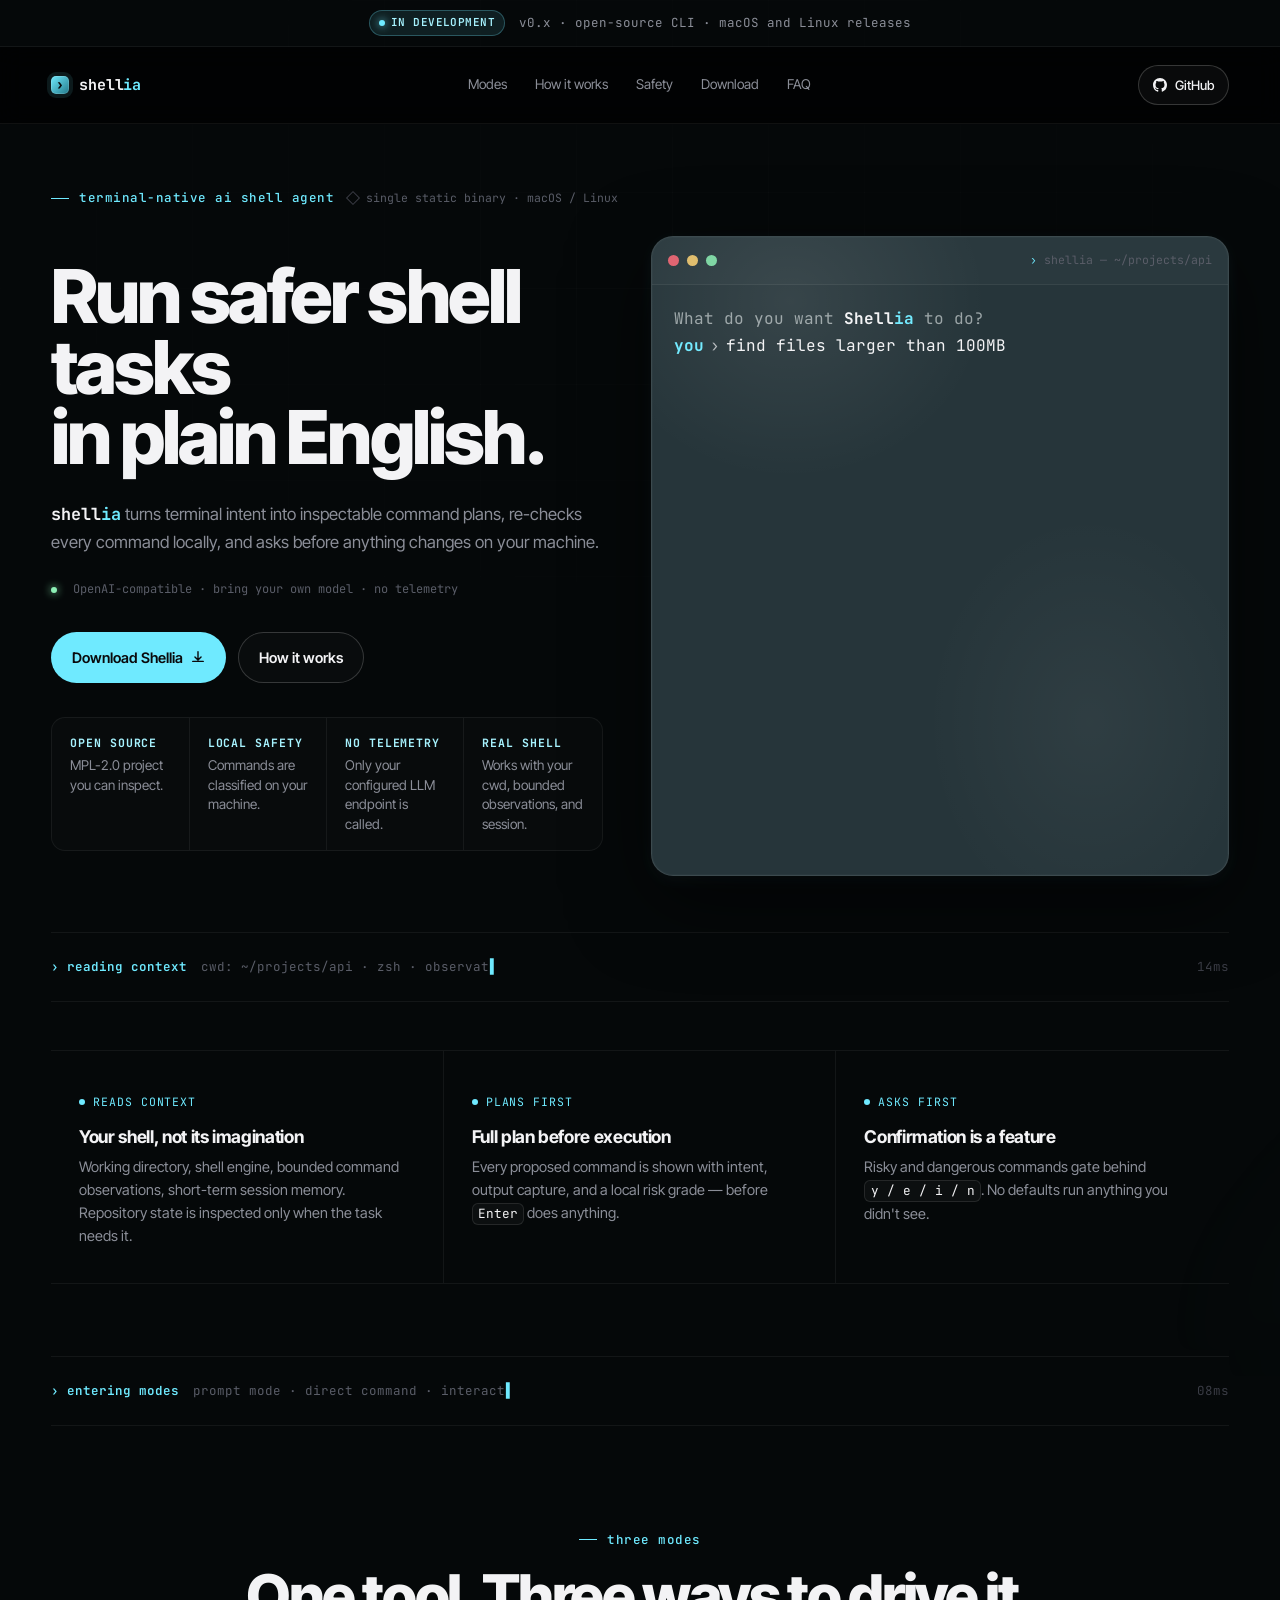
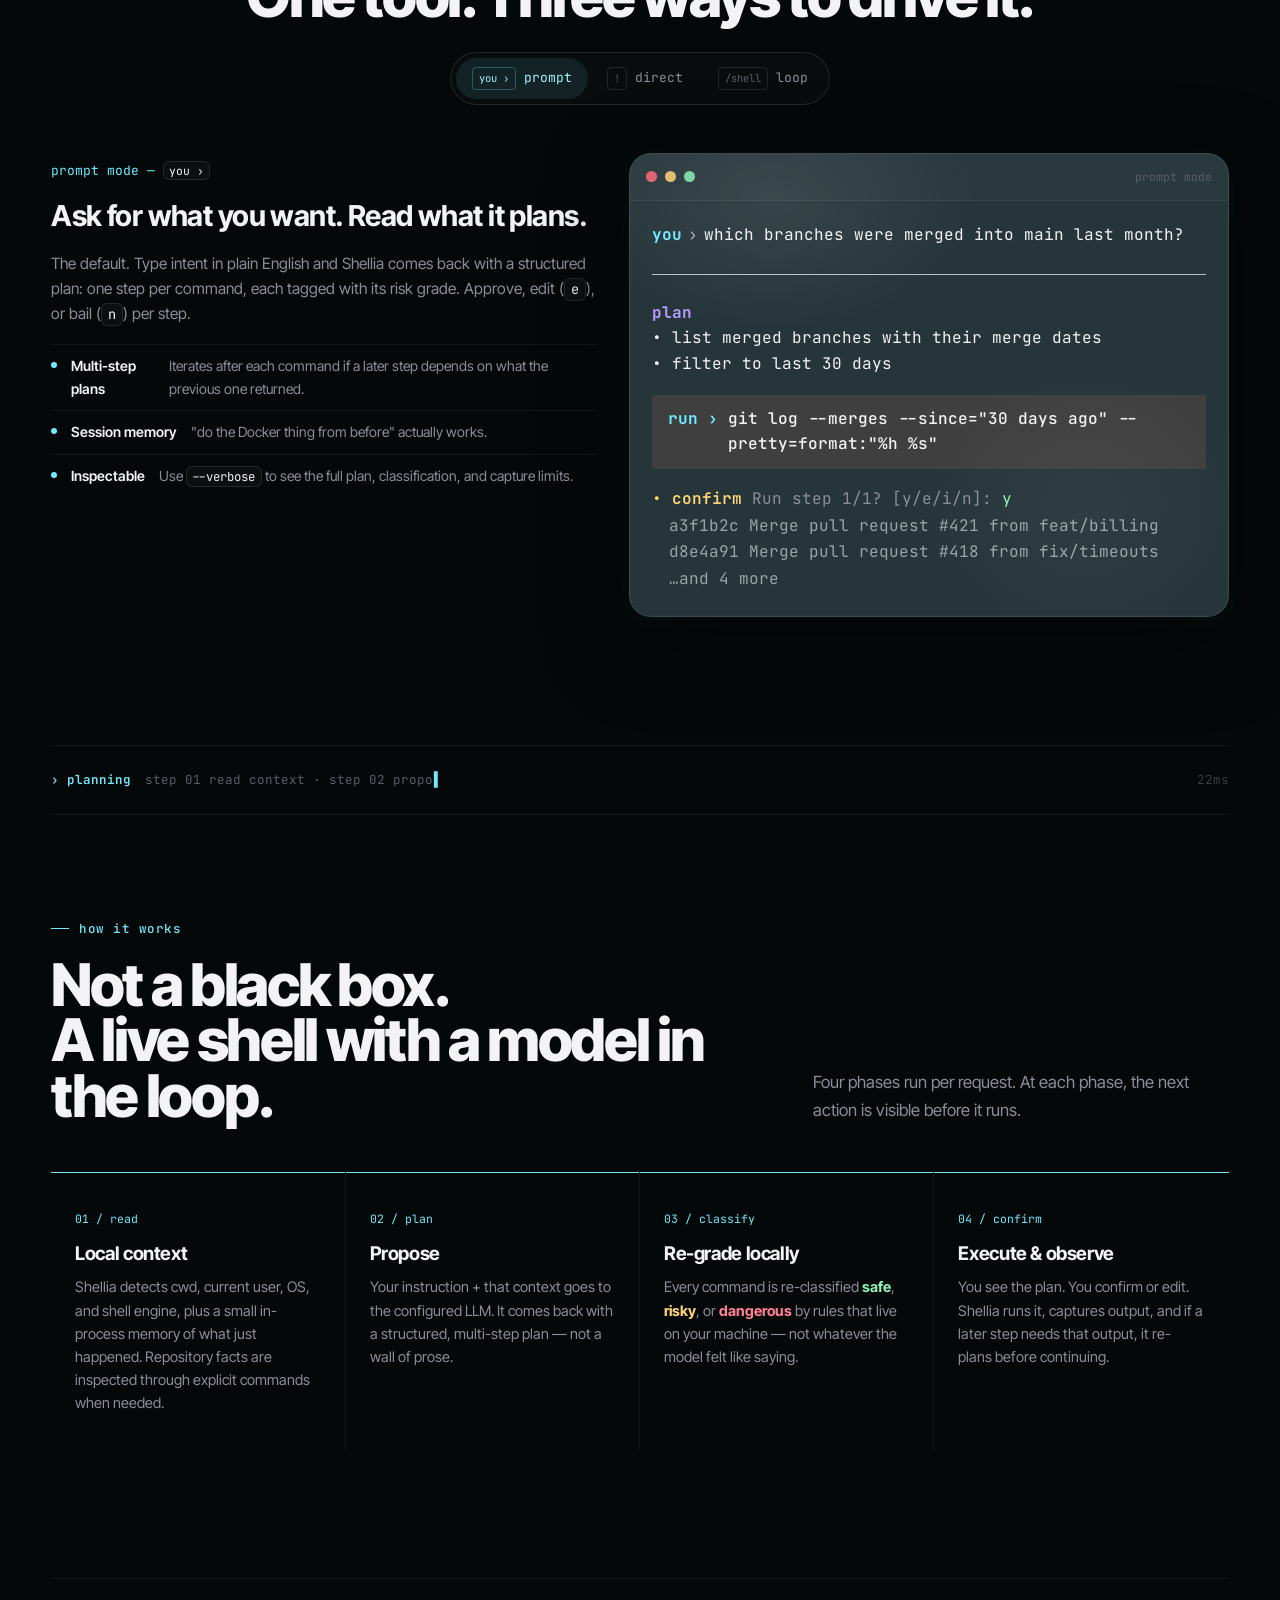
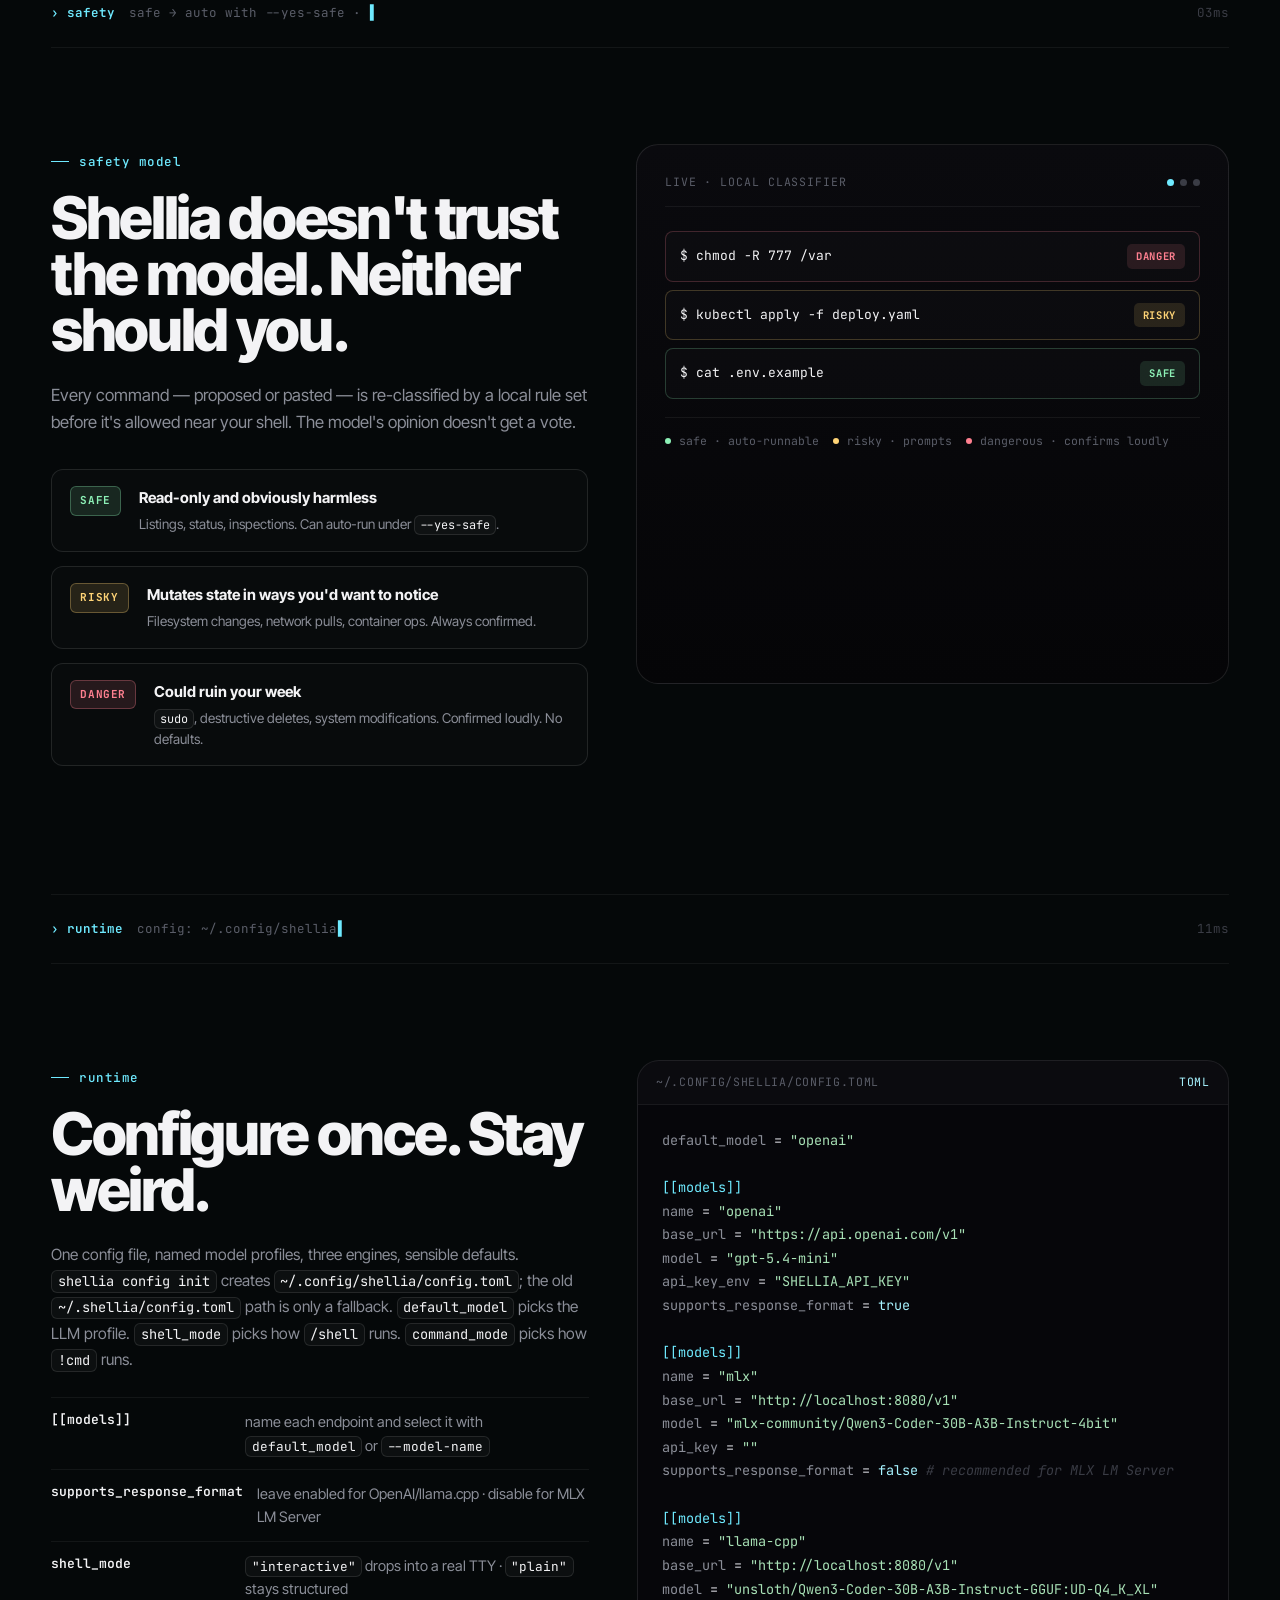
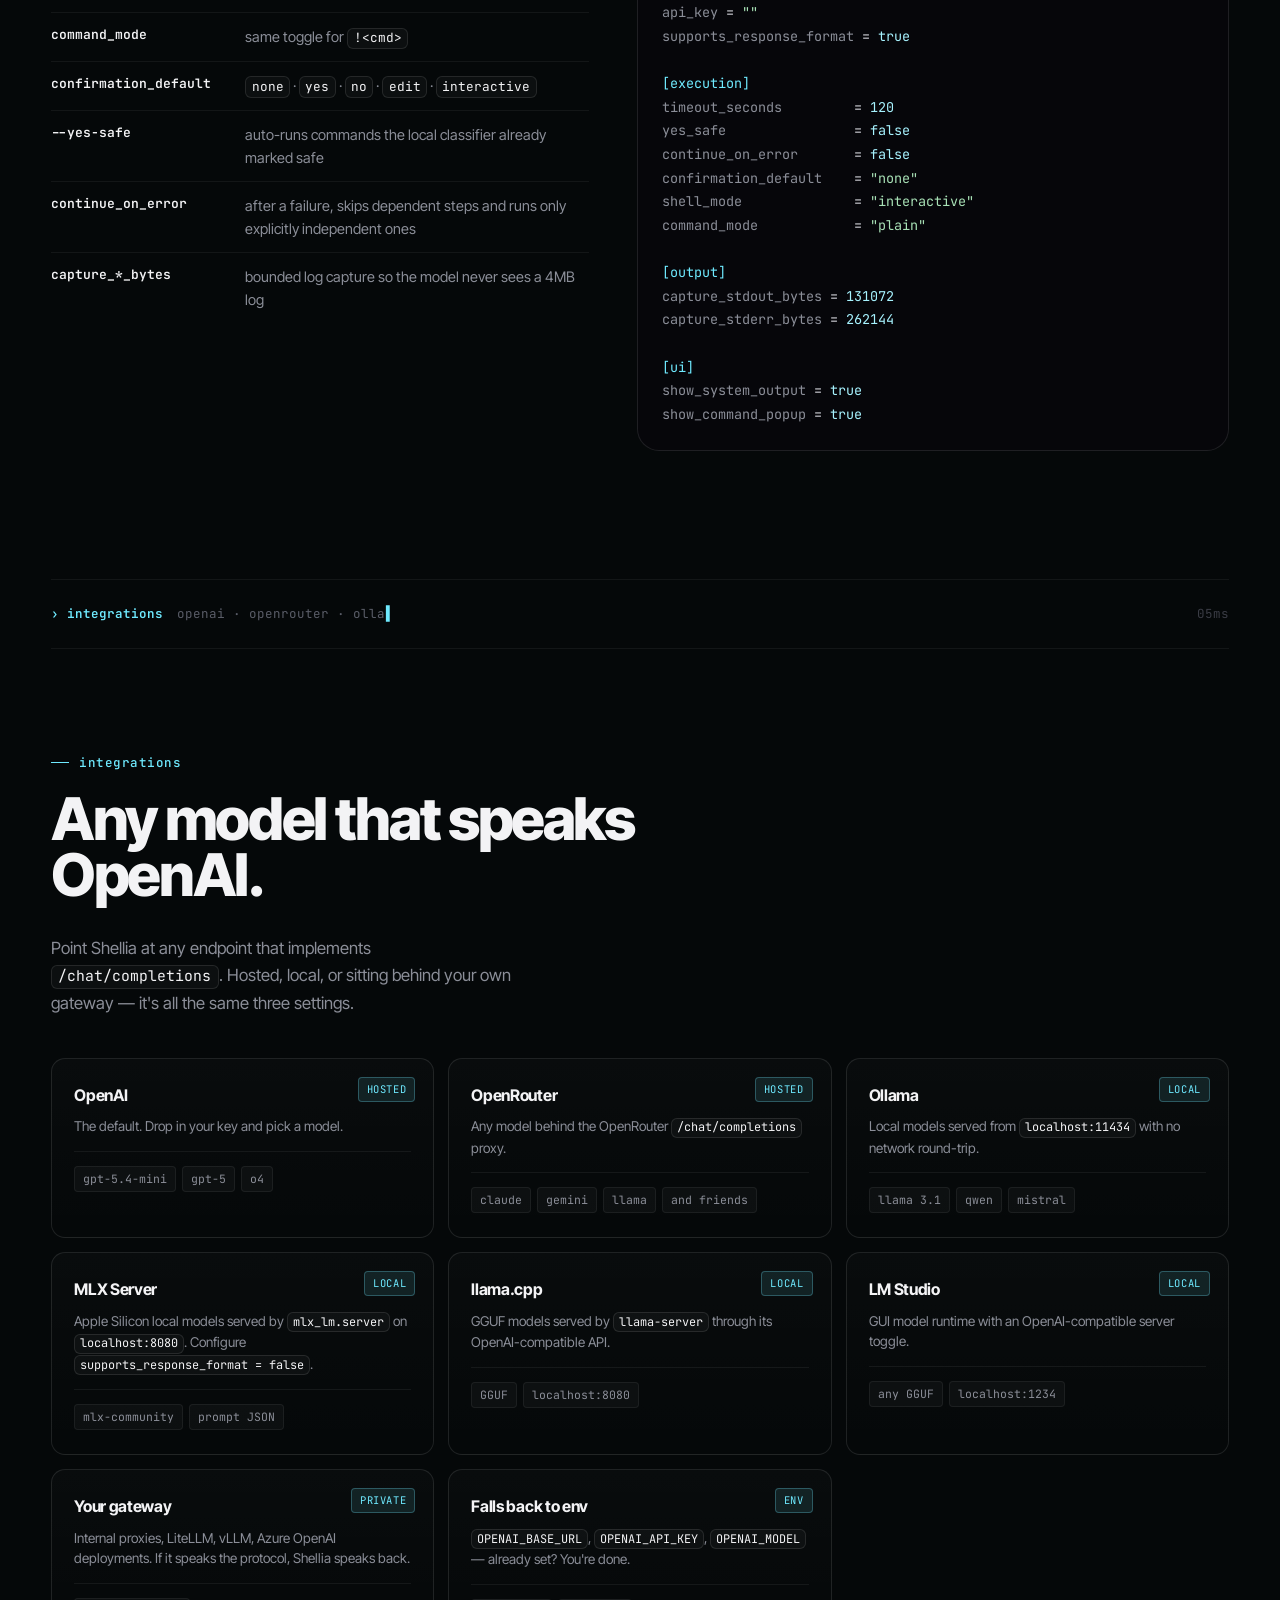
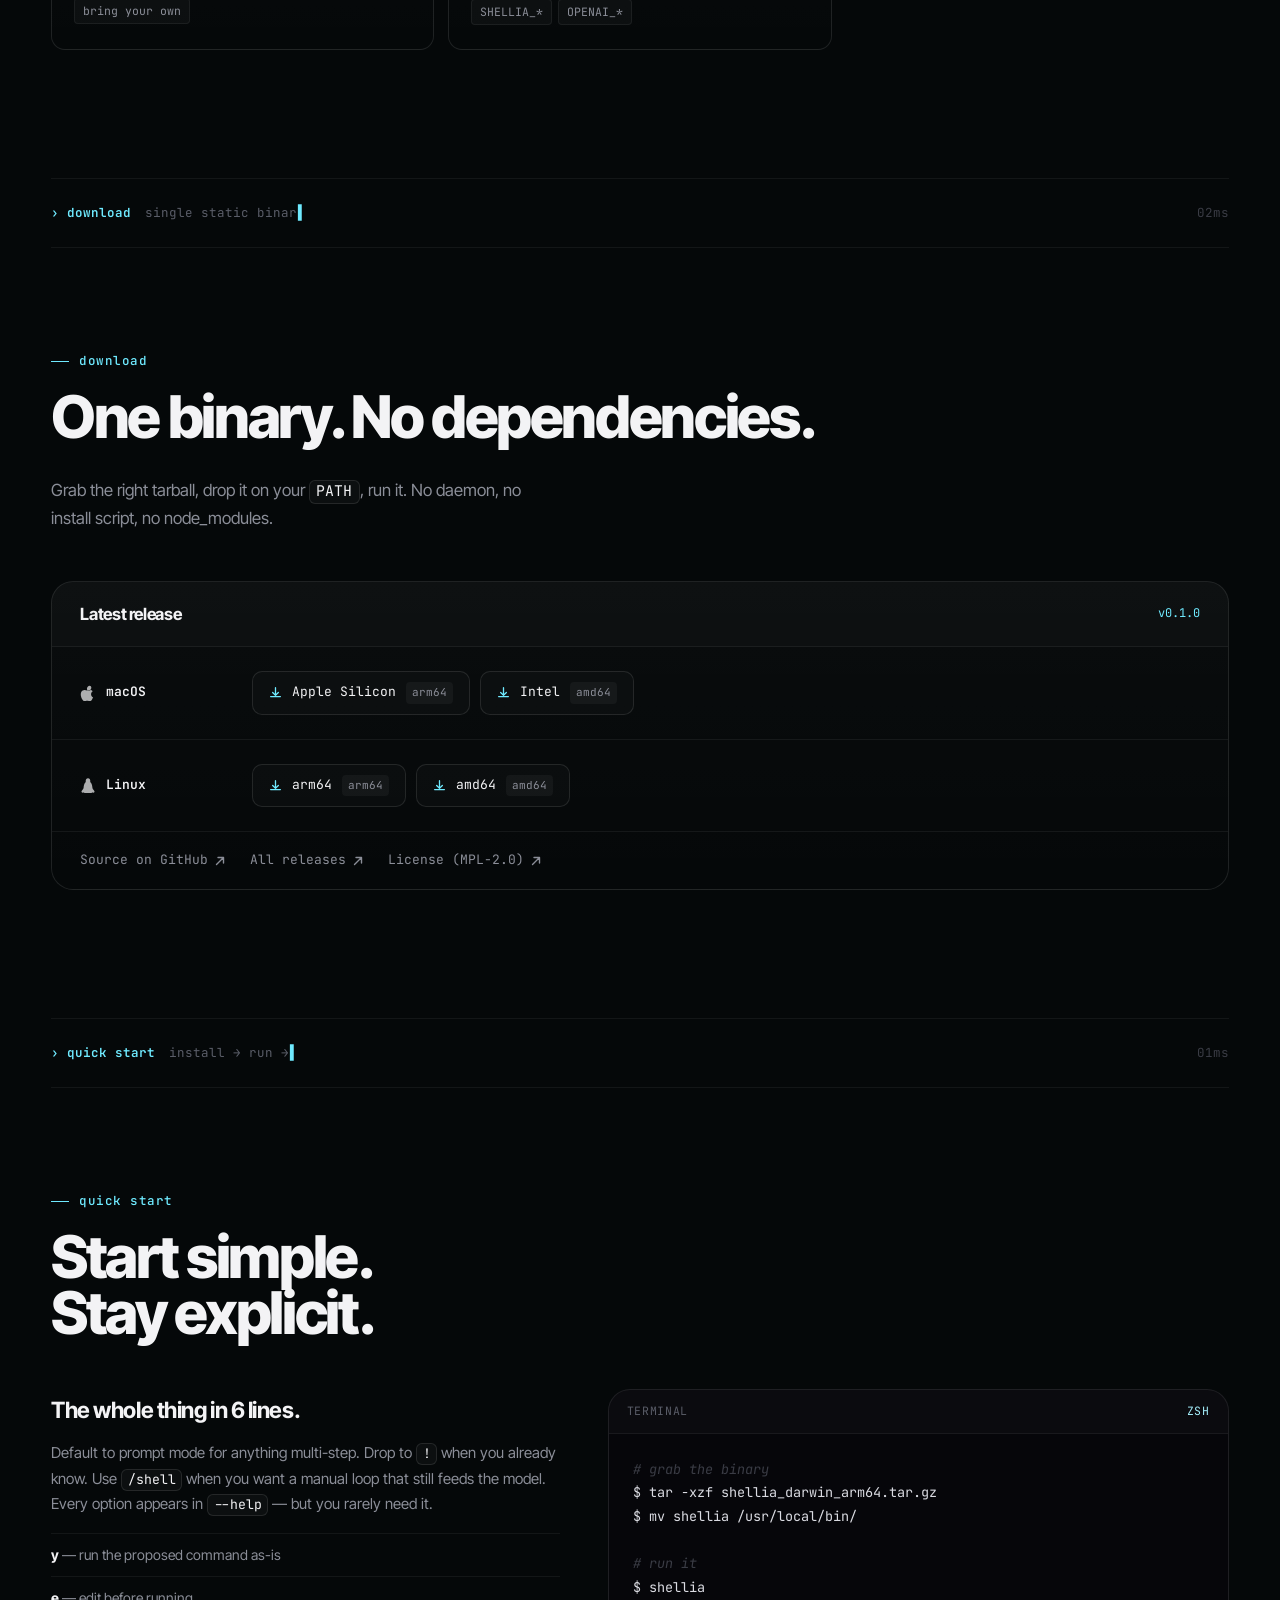
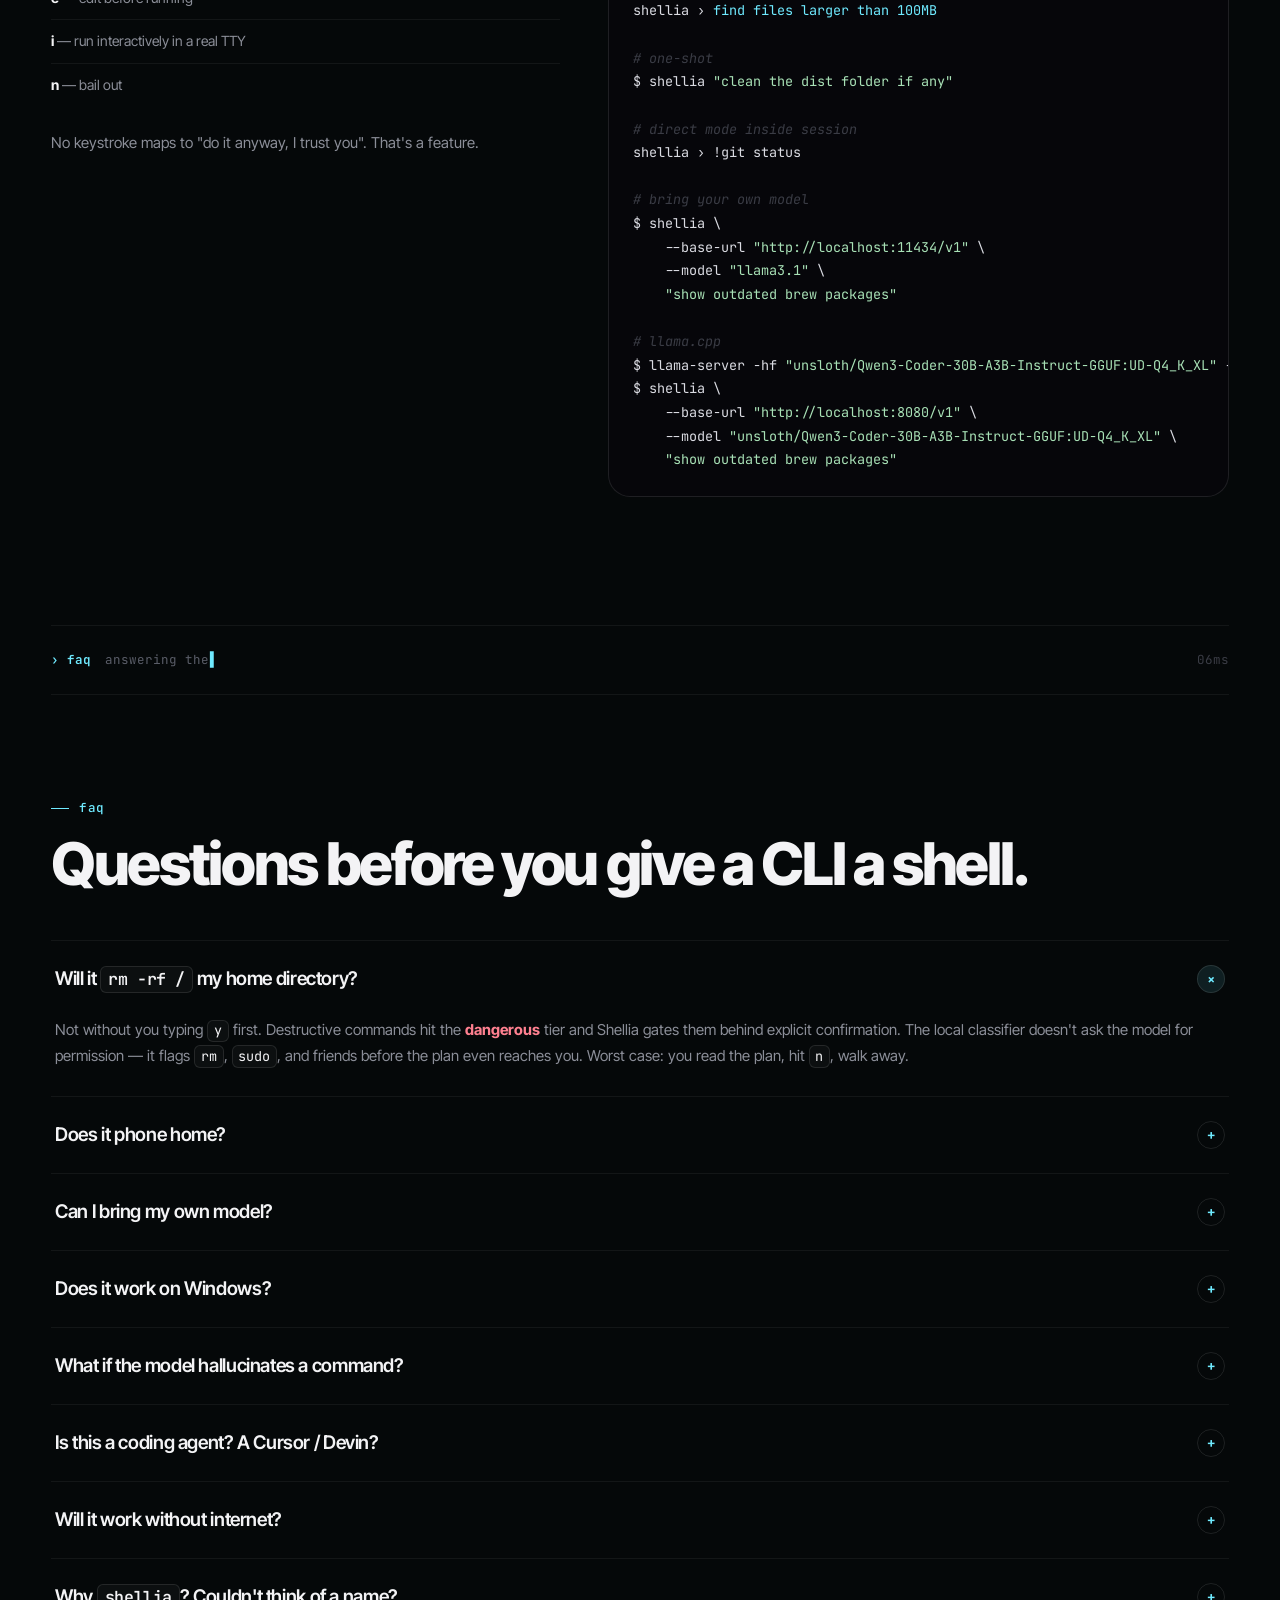
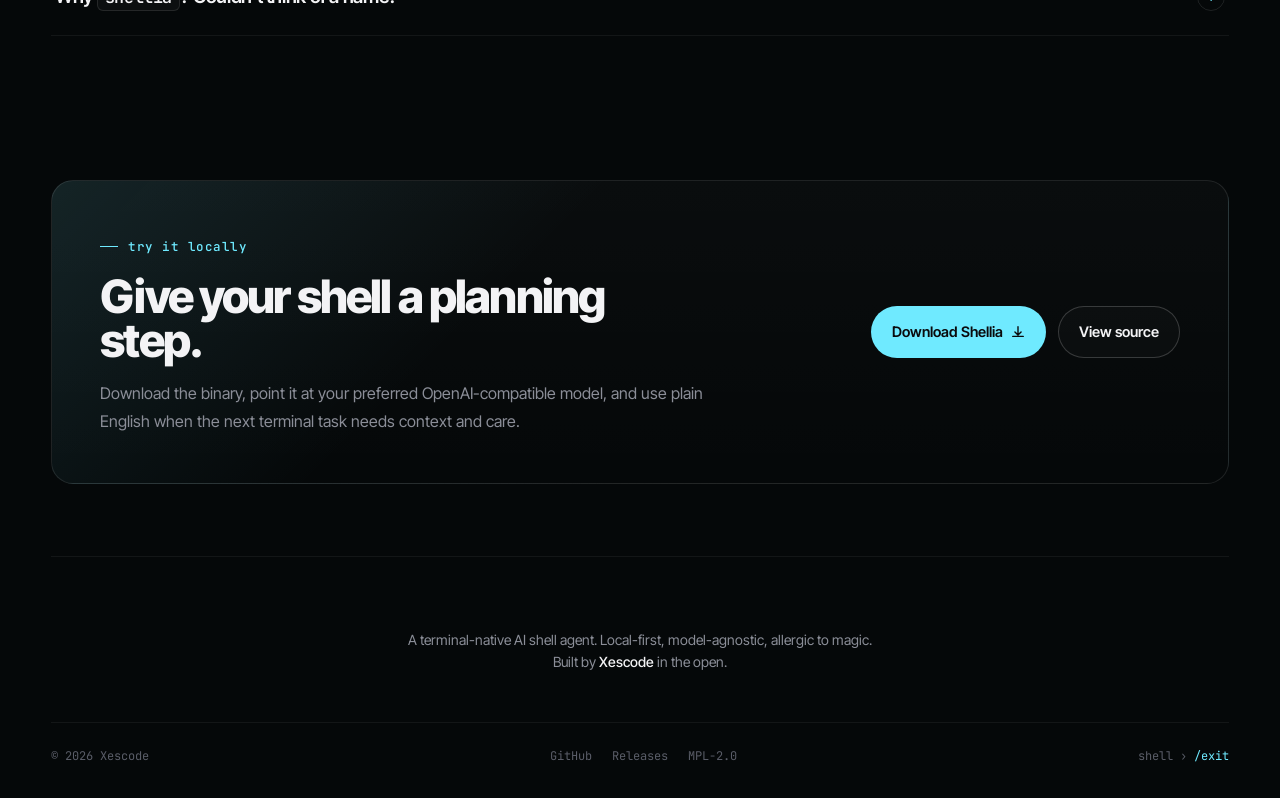
==== commit cf416ab6: "Document failure-aware replanning" ====
--- a/site/index.html
+++ b/site/index.html
@@ -1140,6 +1140,7 @@
         <li><b>command_mode</b><span>same toggle for <code>!&lt;cmd&gt;</code></span></li>
         <li><b>confirmation_default</b><span><code>none</code> · <code>yes</code> · <code>no</code> · <code>edit</code> · <code>interactive</code></span></li>
         <li><b>--yes-safe</b><span>auto-runs commands the local classifier already marked safe</span></li>
+        <li><b>continue_on_error</b><span>after a failure, skips dependent steps and runs only explicitly independent ones</span></li>
         <li><b>capture_*_bytes</b><span>bounded log capture so the model never sees a 4MB log</span></li>
       </ul>
     </div>
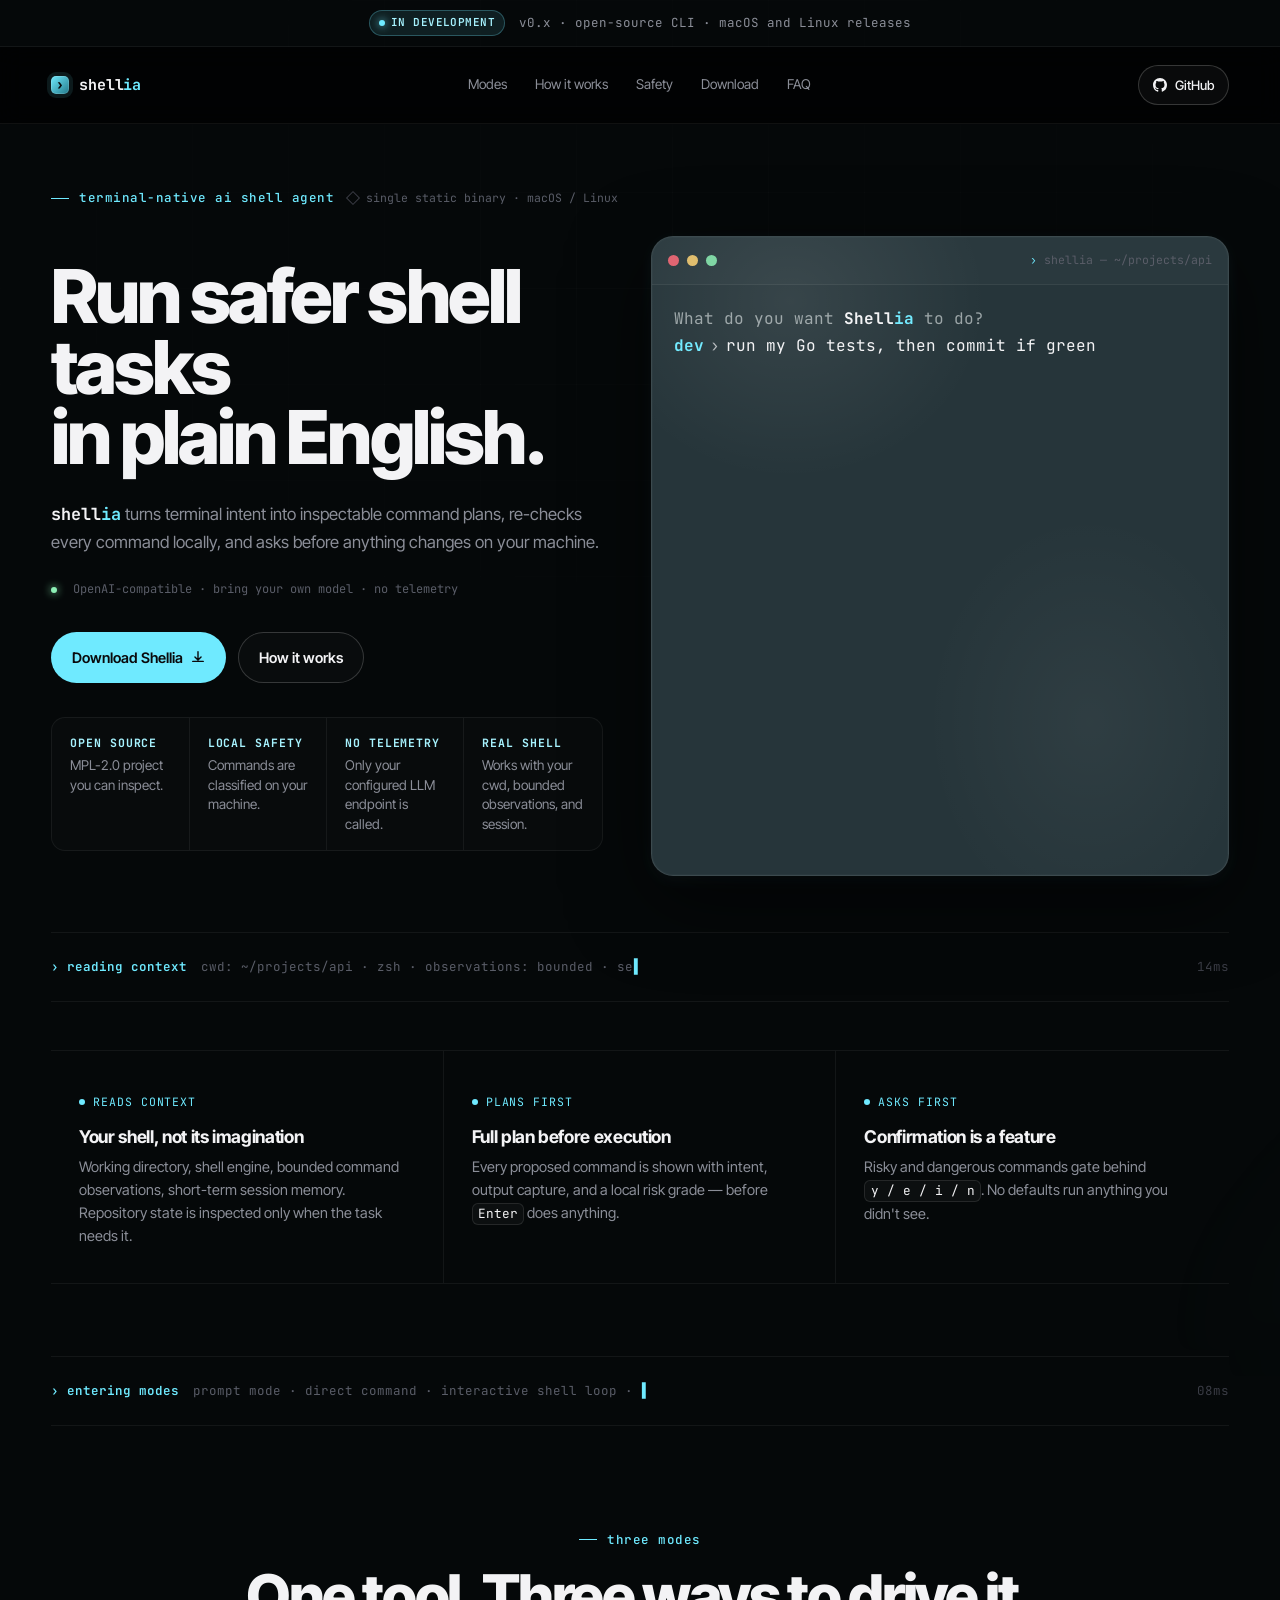
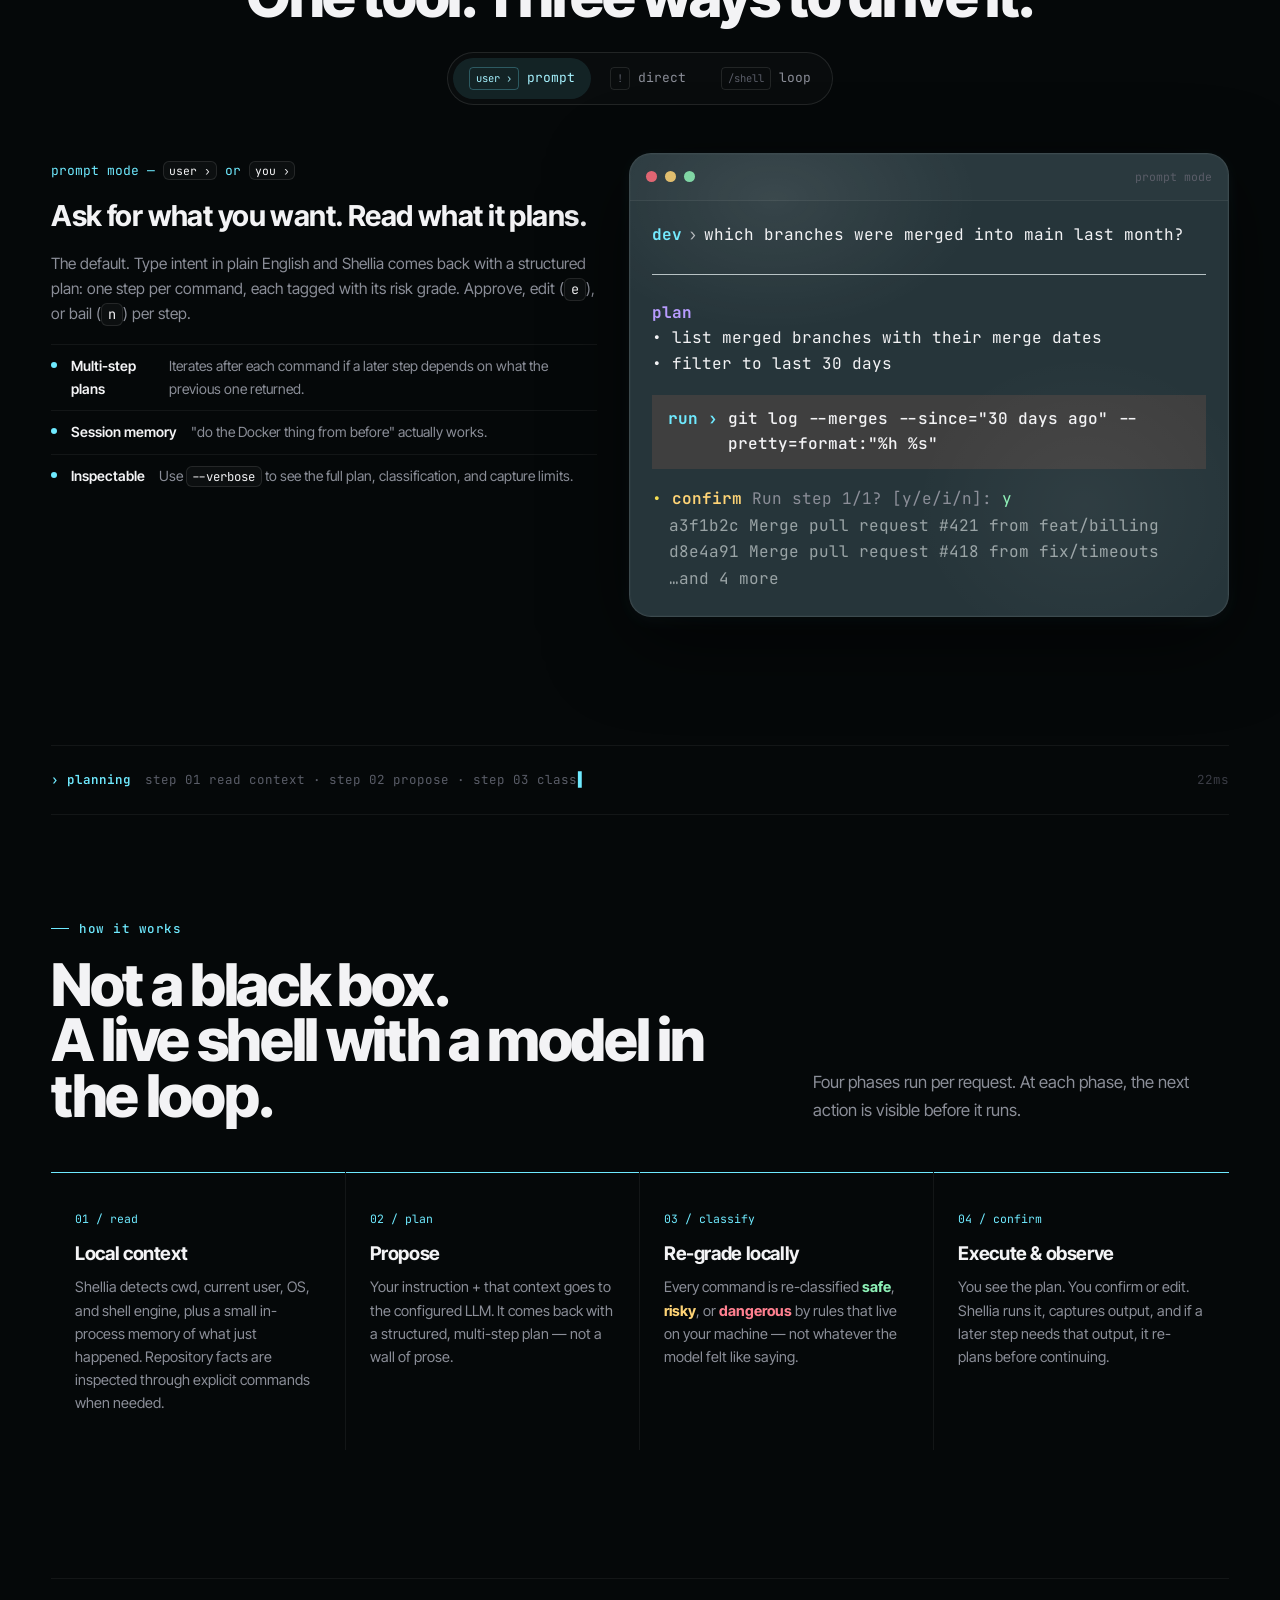
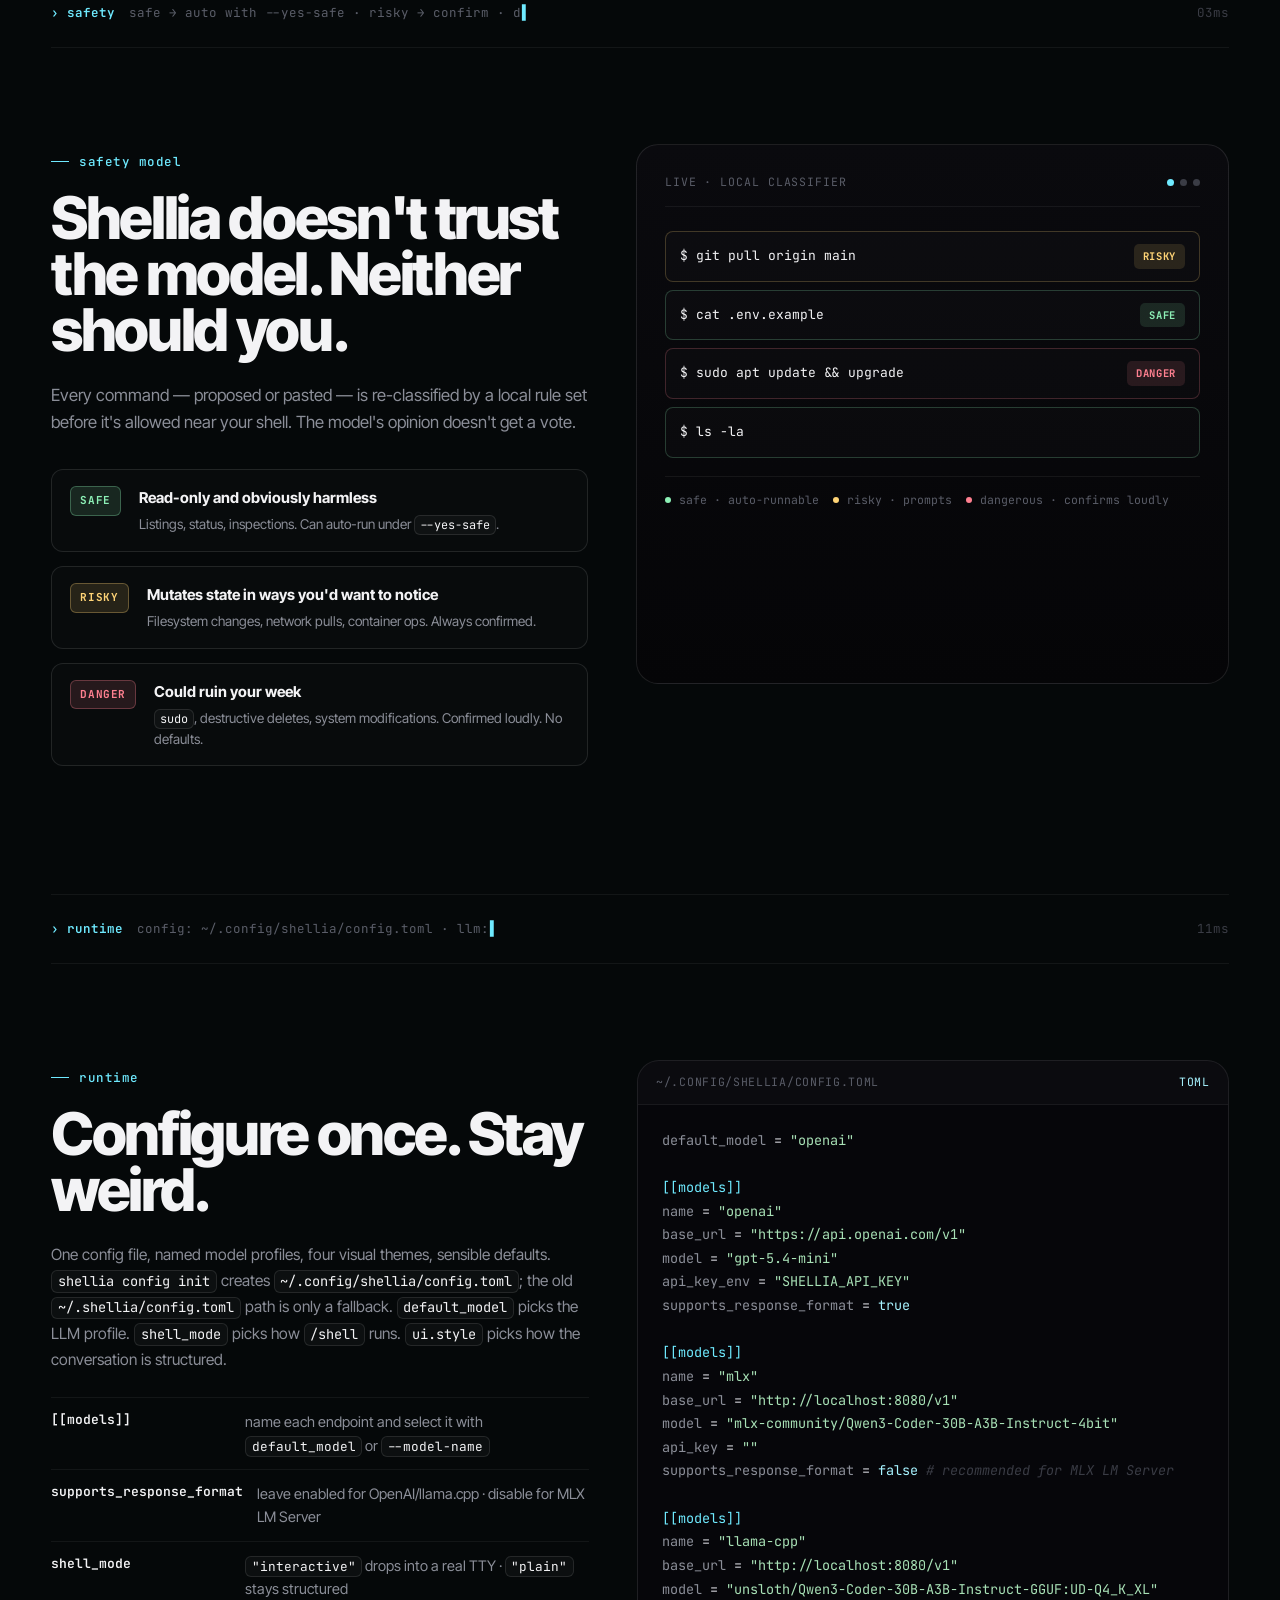
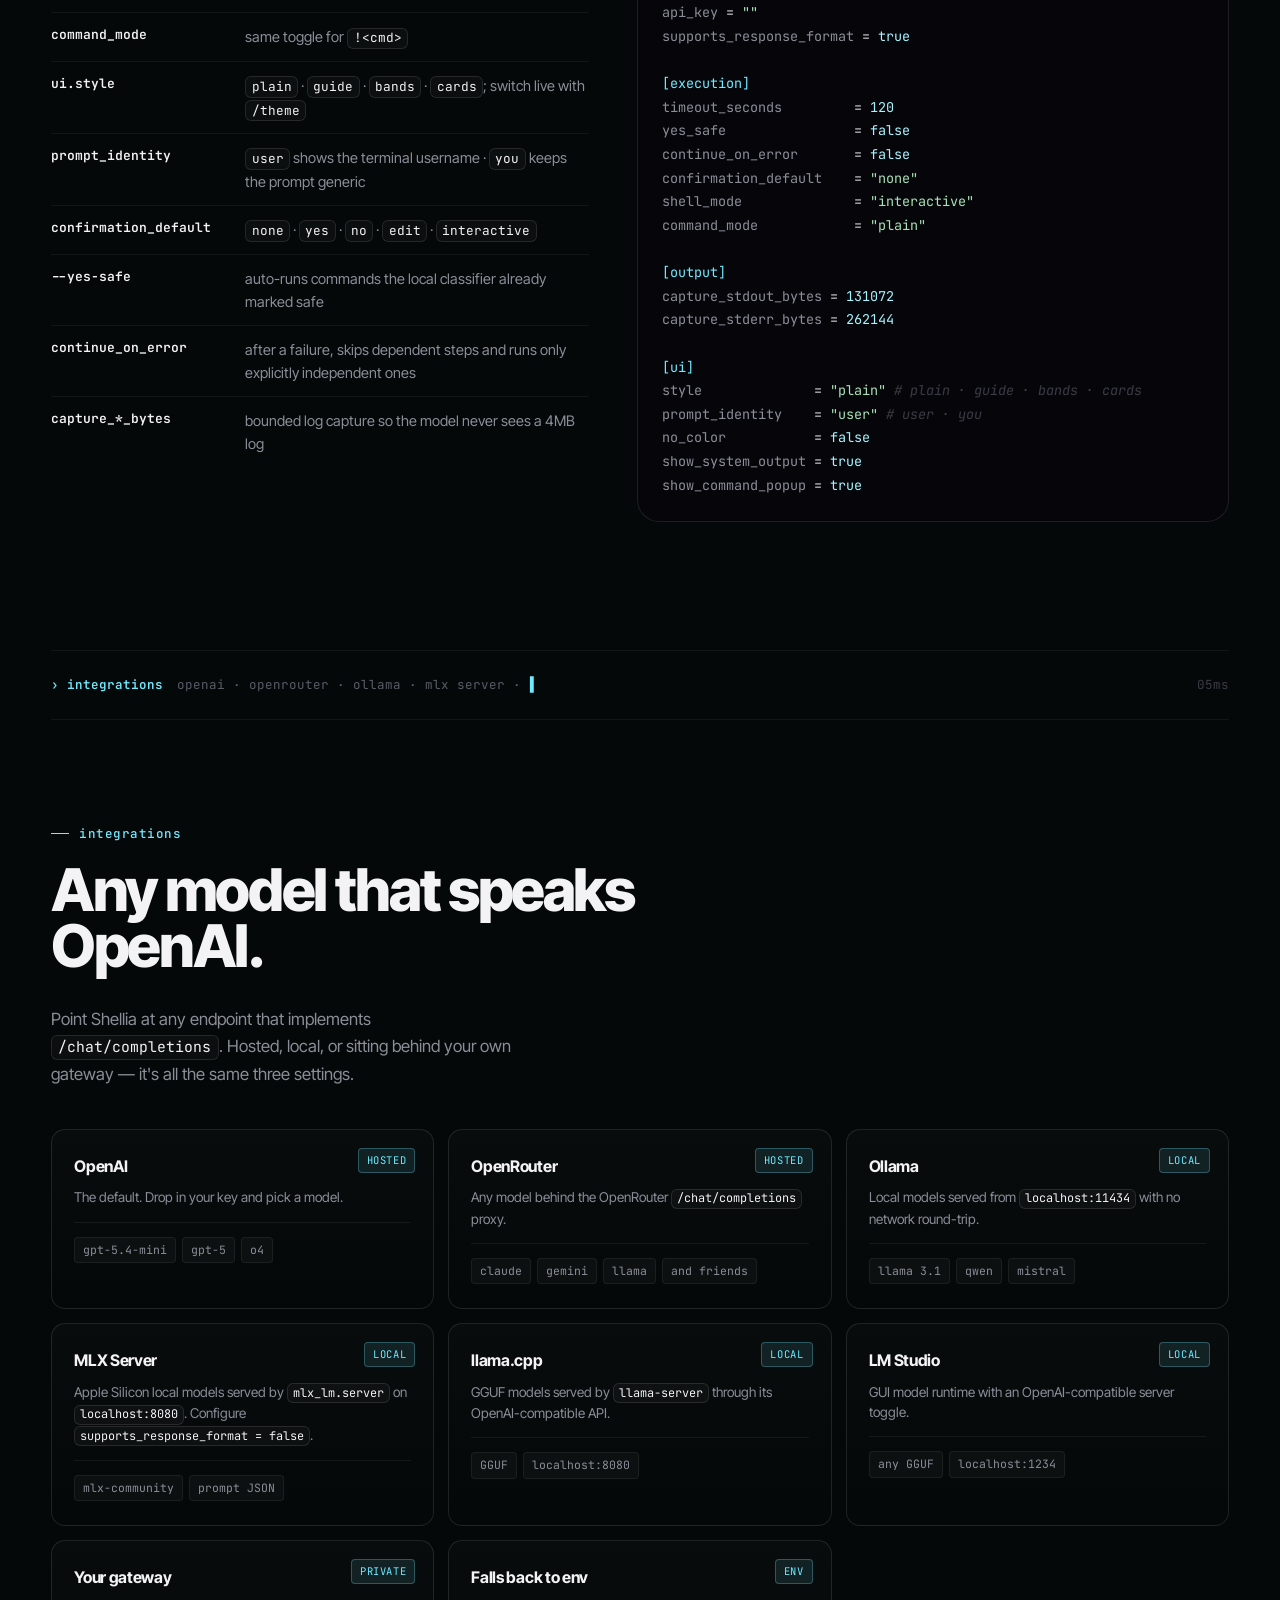
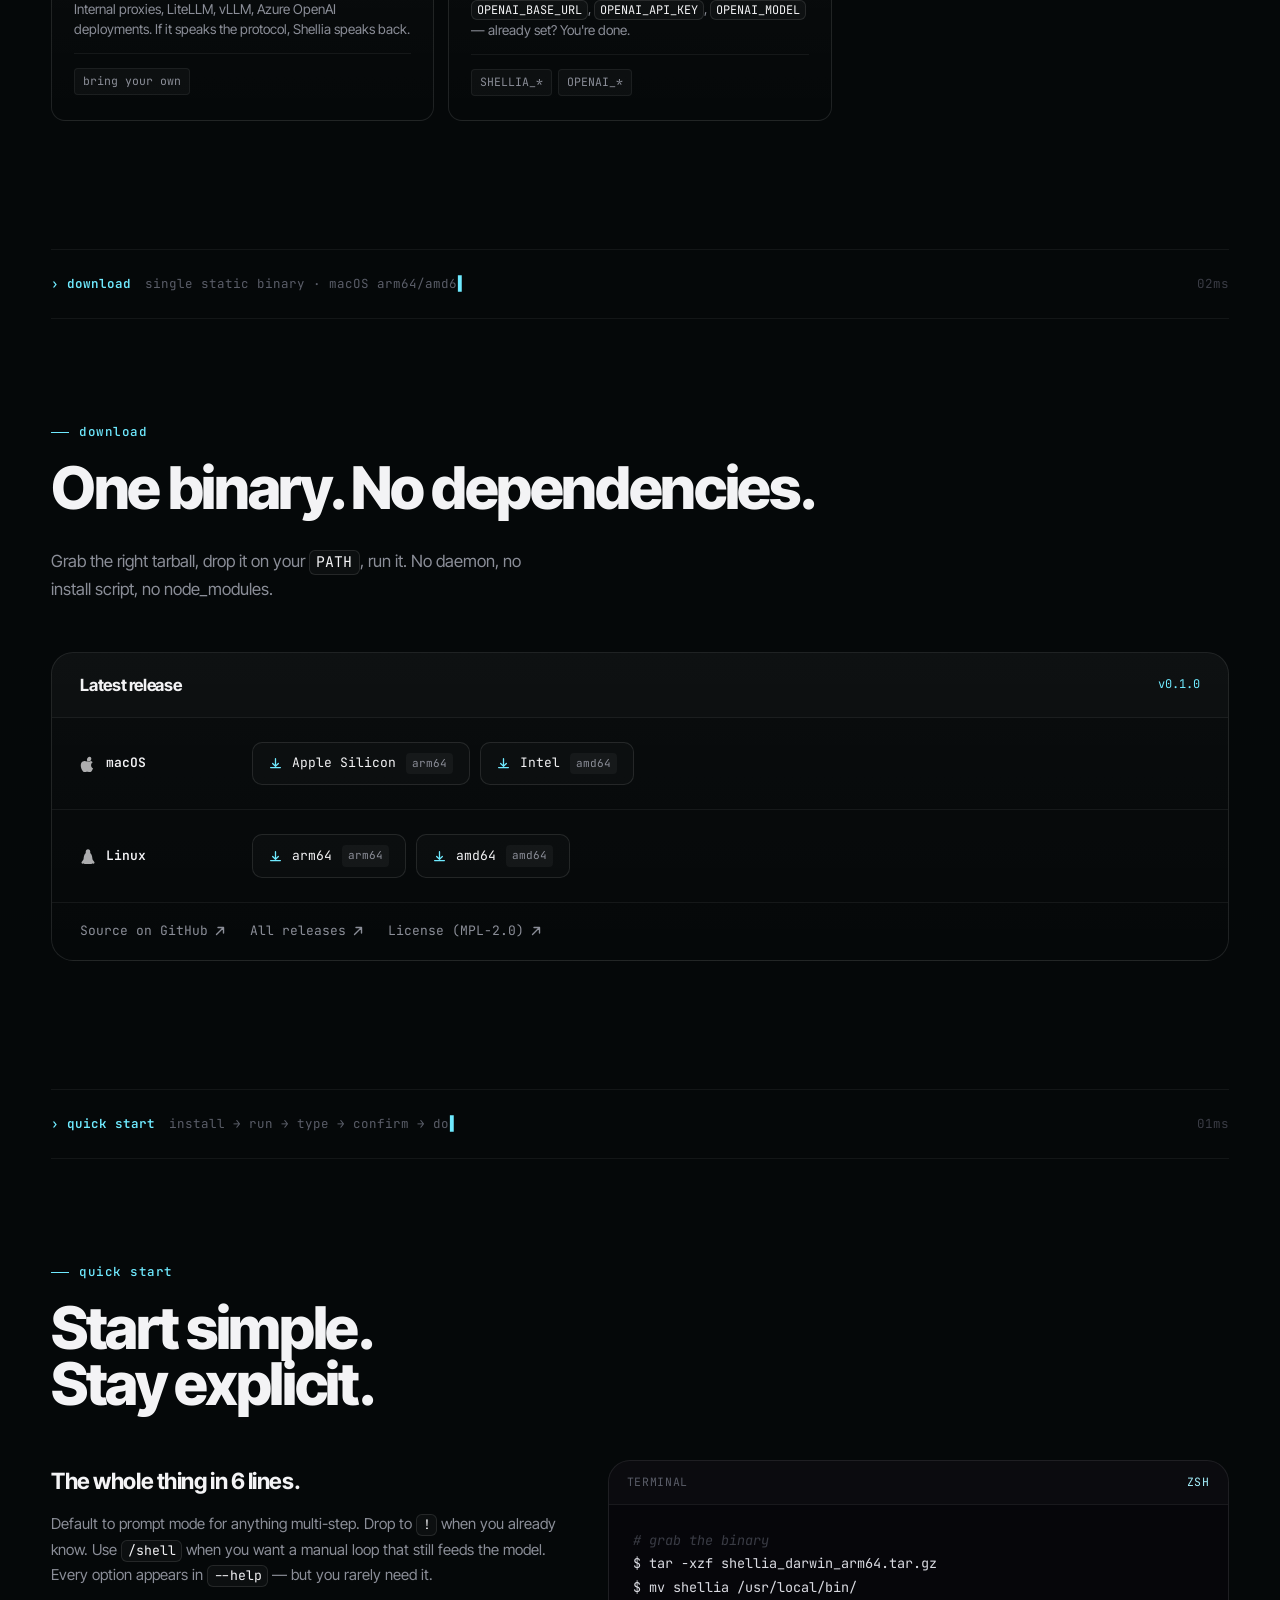
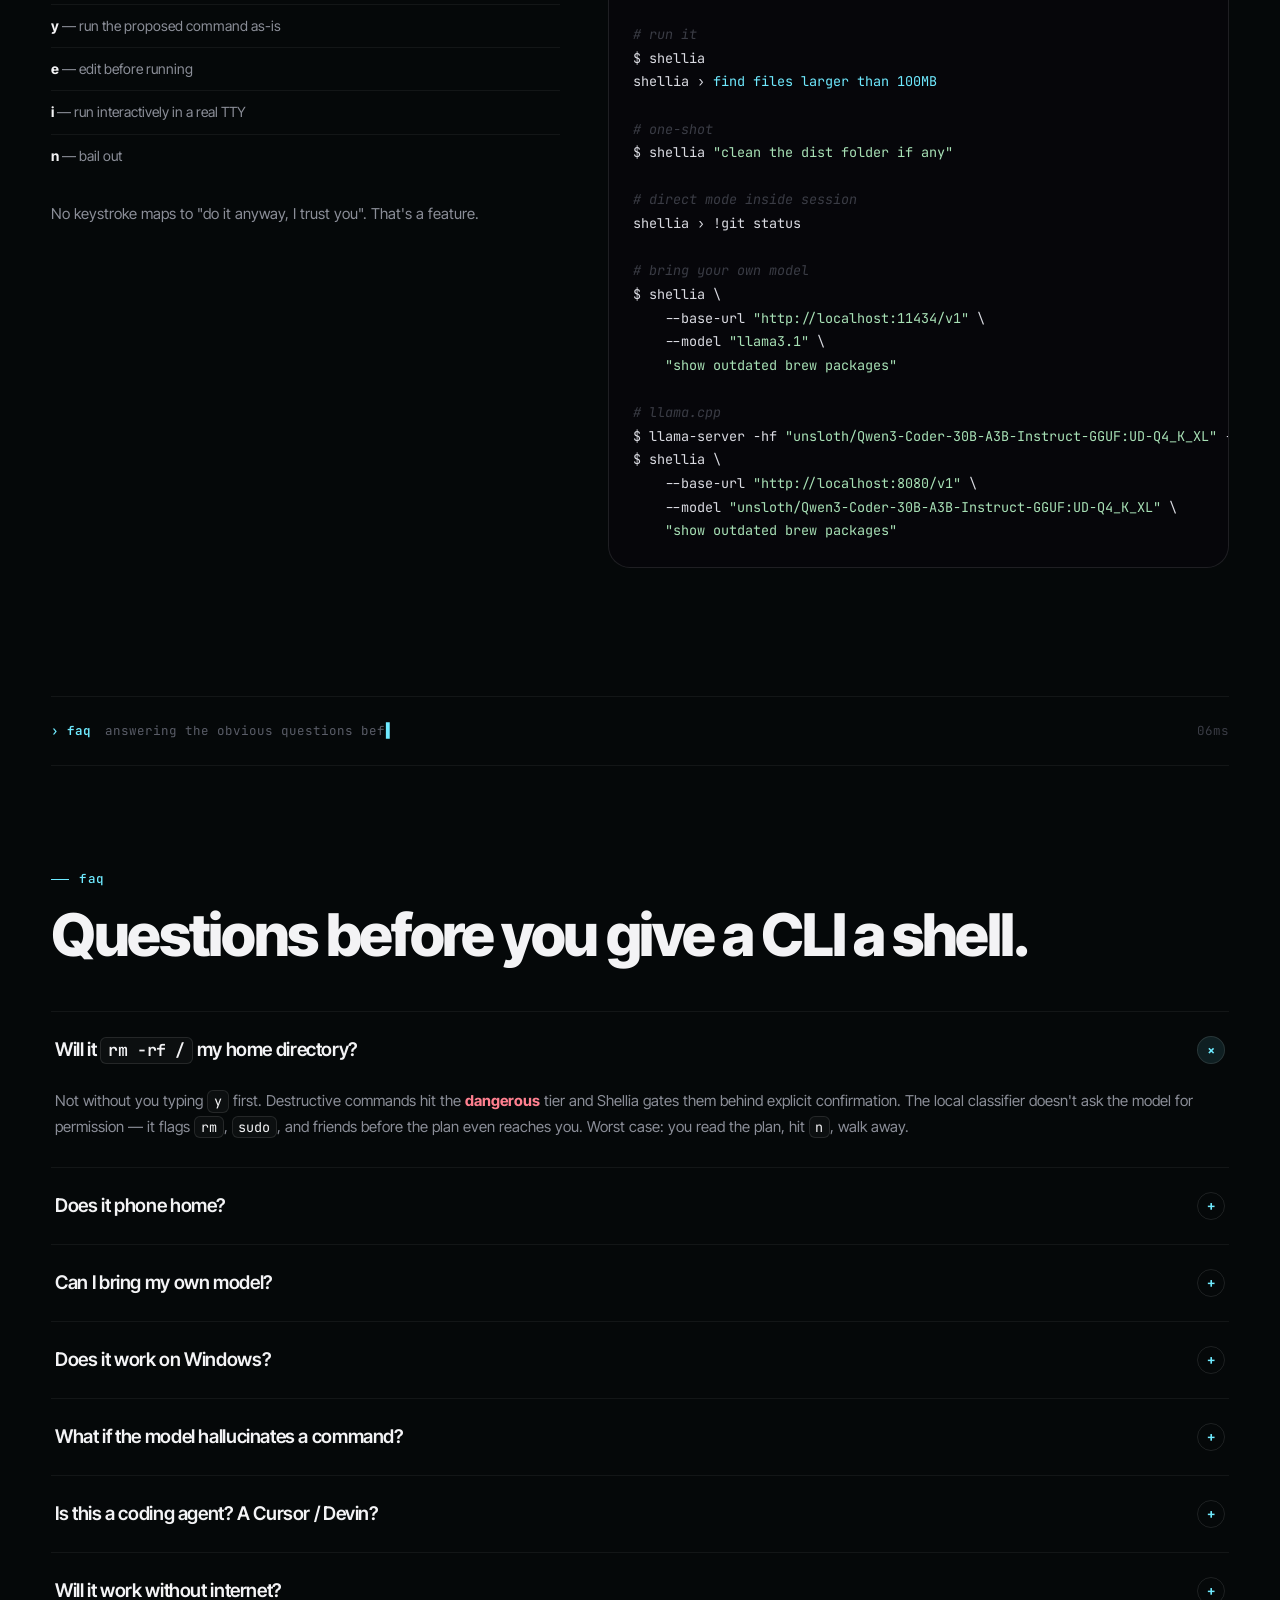
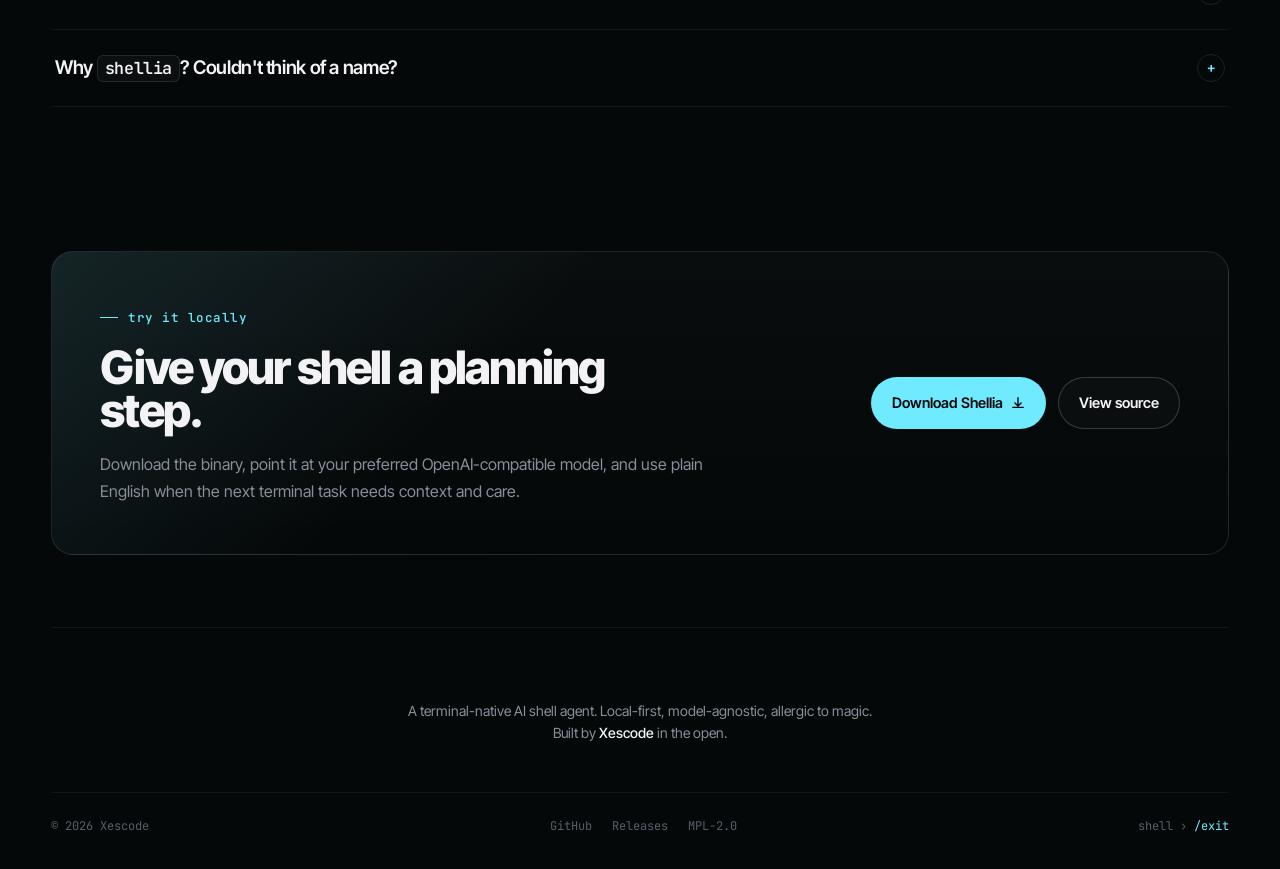
==== commit 9dbcc56f: "Document visual themes and prompt identity" ====
--- a/site/index.html
+++ b/site/index.html
@@ -872,7 +872,7 @@
         <div class="term-body">
           <p class="tline muted">What do you want <span class="shellia">Shell<span class="ia">ia</span></span> to do?</p>
           <p class="tline">
-            <span class="prompt">you</span><span class="prompt-arr">›</span><span class="typed-text tcursor" data-typed></span>
+            <span class="prompt">dev</span><span class="prompt-arr">›</span><span class="typed-text tcursor" data-typed></span>
           </p>
           <div class="term-mock" data-term-mock></div>
         </div>
@@ -925,7 +925,7 @@
       <h2 style="margin-top:18px">One tool. Three ways to drive it.</h2>
     </div>
     <div class="modes-tabs" role="tablist">
-      <button class="modes-tab on" data-mode="prompt"><span class="key">you ›</span>prompt</button>
+      <button class="modes-tab on" data-mode="prompt"><span class="key">user ›</span>prompt</button>
       <button class="modes-tab" data-mode="direct"><span class="key">!</span>direct</button>
       <button class="modes-tab" data-mode="shell"><span class="key">/shell</span>loop</button>
     </div>
@@ -935,7 +935,7 @@
 
   <div class="modes-pane" data-mode-pane="prompt">
     <div class="modes-copy">
-      <div class="pane-label">prompt mode — <code>you ›</code></div>
+      <div class="pane-label">prompt mode — <code>user ›</code> or <code>you ›</code></div>
       <h3>Ask for what you want. Read what it plans.</h3>
       <p>The default. Type intent in plain English and Shellia comes back with a structured plan: one step per command, each tagged with its risk grade. Approve, edit (<code>e</code>), or bail (<code>n</code>) per step.</p>
       <ul class="pane-list">
@@ -948,7 +948,7 @@
       <div class="terminal">
         <div class="term-chrome"><span class="dot r"></span><span class="dot y"></span><span class="dot g"></span><span class="term-title">prompt mode</span></div>
         <div class="term-body" style="min-height:380px">
-          <p class="tline"><span class="prompt">you</span><span class="prompt-arr">›</span>which branches were merged into main last month?</p>
+          <p class="tline"><span class="prompt">dev</span><span class="prompt-arr">›</span>which branches were merged into main last month?</p>
           <div class="tdiv"></div>
           <p class="tbtitle">plan</p>
           <p class="tline"><span class="bullet">•</span> list merged branches with their merge dates</p>
@@ -971,23 +971,23 @@
       <ul class="pane-list">
         <li><b>Two engines</b><span><code>command_mode = "plain"</code> for structured output, <code>"interactive"</code> for a real TTY pass-through.</span></li>
         <li><b>State preserved</b><span>cwd survives and bounded captured output feeds future plans.</span></li>
-        <li><b>Zero friction</b><span>No "you" prefix, no plan, no confirmation. It's a shell.</span></li>
+        <li><b>Zero friction</b><span>No AI prompt prefix, no plan, no confirmation. It's a shell.</span></li>
       </ul>
     </div>
     <div class="modes-demo">
       <div class="terminal">
         <div class="term-chrome"><span class="dot r"></span><span class="dot y"></span><span class="dot g"></span><span class="term-title">direct mode</span></div>
         <div class="term-body" style="min-height:380px">
-          <p class="tline"><span class="prompt">you</span><span class="prompt-arr">›</span>!cd packages/web</p>
+          <p class="tline"><span class="prompt">dev</span><span class="prompt-arr">›</span>!cd packages/web</p>
           <p class="tline output"><span class="bullet">•</span> cwd → ~/projects/api/packages/web</p>
           <div class="tdiv"></div>
-          <p class="tline"><span class="prompt">you</span><span class="prompt-arr">›</span>!pnpm test --filter checkout</p>
+          <p class="tline"><span class="prompt">dev</span><span class="prompt-arr">›</span>!pnpm test --filter checkout</p>
           <p class="tline output"><span class="bullet">•</span> system output</p>
           <p class="tline output-text">PASS  src/checkout/total.test.ts</p>
           <p class="tline output-text">PASS  src/checkout/coupon.test.ts</p>
           <p class="tline output-text">Tests: 24 passed, 24 total · 1.4s</p>
           <div class="tdiv"></div>
-          <p class="tline"><span class="prompt">you</span><span class="prompt-arr">›</span>now run only the ones that took longer than 100ms</p>
+          <p class="tline"><span class="prompt">dev</span><span class="prompt-arr">›</span>now run only the ones that took longer than 100ms</p>
           <p class="tline muted">↳ session memory: 24 tests passed · cwd packages/web</p>
         </div>
       </div>
@@ -1009,7 +1009,7 @@
       <div class="terminal">
         <div class="term-chrome"><span class="dot r"></span><span class="dot y"></span><span class="dot g"></span><span class="term-title">shell loop</span></div>
         <div class="term-body" style="min-height:380px">
-          <p class="tline"><span class="prompt">you</span><span class="prompt-arr">›</span>/shell</p>
+          <p class="tline"><span class="prompt">dev</span><span class="prompt-arr">›</span>/shell</p>
           <p class="tline muted">→ shell mode (interactive)</p>
           <div class="tdiv"></div>
           <p class="tline"><span class="prompt" style="color:var(--risky)">shell</span><span class="prompt-arr">›</span>git status --short</p>
@@ -1019,7 +1019,7 @@
           <p class="tline output-text">ok  internal/runtime  0.21s</p>
           <p class="tline"><span class="prompt" style="color:var(--risky)">shell</span><span class="prompt-arr">›</span>/ai</p>
           <div class="tdiv"></div>
-          <p class="tline"><span class="prompt">you</span><span class="prompt-arr">›</span>commit the docs change with a useful message</p>
+          <p class="tline"><span class="prompt">dev</span><span class="prompt-arr">›</span>commit the docs change with a useful message</p>
         </div>
       </div>
     </div>
@@ -1132,12 +1132,14 @@
     <div class="runtime-copy">
       <span class="eyebrow">runtime</span>
       <h2 style="margin-top:18px">Configure once. Stay weird.</h2>
-      <p>One config file, named model profiles, three engines, sensible defaults. <code>shellia config init</code> creates <code>~/.config/shellia/config.toml</code>; the old <code>~/.shellia/config.toml</code> path is only a fallback. <code>default_model</code> picks the LLM profile. <code>shell_mode</code> picks how <code>/shell</code> runs. <code>command_mode</code> picks how <code>!cmd</code> runs.</p>
+      <p>One config file, named model profiles, four visual themes, sensible defaults. <code>shellia config init</code> creates <code>~/.config/shellia/config.toml</code>; the old <code>~/.shellia/config.toml</code> path is only a fallback. <code>default_model</code> picks the LLM profile. <code>shell_mode</code> picks how <code>/shell</code> runs. <code>ui.style</code> picks how the conversation is structured.</p>
       <ul>
         <li><b>[[models]]</b><span>name each endpoint and select it with <code>default_model</code> or <code>--model-name</code></span></li>
         <li><b>supports_response_format</b><span>leave enabled for OpenAI/llama.cpp · disable for MLX LM Server</span></li>
         <li><b>shell_mode</b><span><code>"interactive"</code> drops into a real TTY · <code>"plain"</code> stays structured</span></li>
         <li><b>command_mode</b><span>same toggle for <code>!&lt;cmd&gt;</code></span></li>
+        <li><b>ui.style</b><span><code>plain</code> · <code>guide</code> · <code>bands</code> · <code>cards</code>; switch live with <code>/theme</code></span></li>
+        <li><b>prompt_identity</b><span><code>user</code> shows the terminal username · <code>you</code> keeps the prompt generic</span></li>
         <li><b>confirmation_default</b><span><code>none</code> · <code>yes</code> · <code>no</code> · <code>edit</code> · <code>interactive</code></span></li>
         <li><b>--yes-safe</b><span>auto-runs commands the local classifier already marked safe</span></li>
         <li><b>continue_on_error</b><span>after a failure, skips dependent steps and runs only explicitly independent ones</span></li>
@@ -1185,6 +1187,9 @@
 <span class="cb-key">capture_stderr_bytes</span> = <span class="cb-num">262144</span>
 
 <span class="cb-section">[ui]</span>
+<span class="cb-key">style</span>              = <span class="cb-str">"plain"</span> <span class="cb-comment"># plain · guide · bands · cards</span>
+<span class="cb-key">prompt_identity</span>    = <span class="cb-str">"user"</span> <span class="cb-comment"># user · you</span>
+<span class="cb-key">no_color</span>           = <span class="cb-num">false</span>
 <span class="cb-key">show_system_output</span> = <span class="cb-num">true</span>
 <span class="cb-key">show_command_popup</span> = <span class="cb-num">true</span></pre>
     </div>
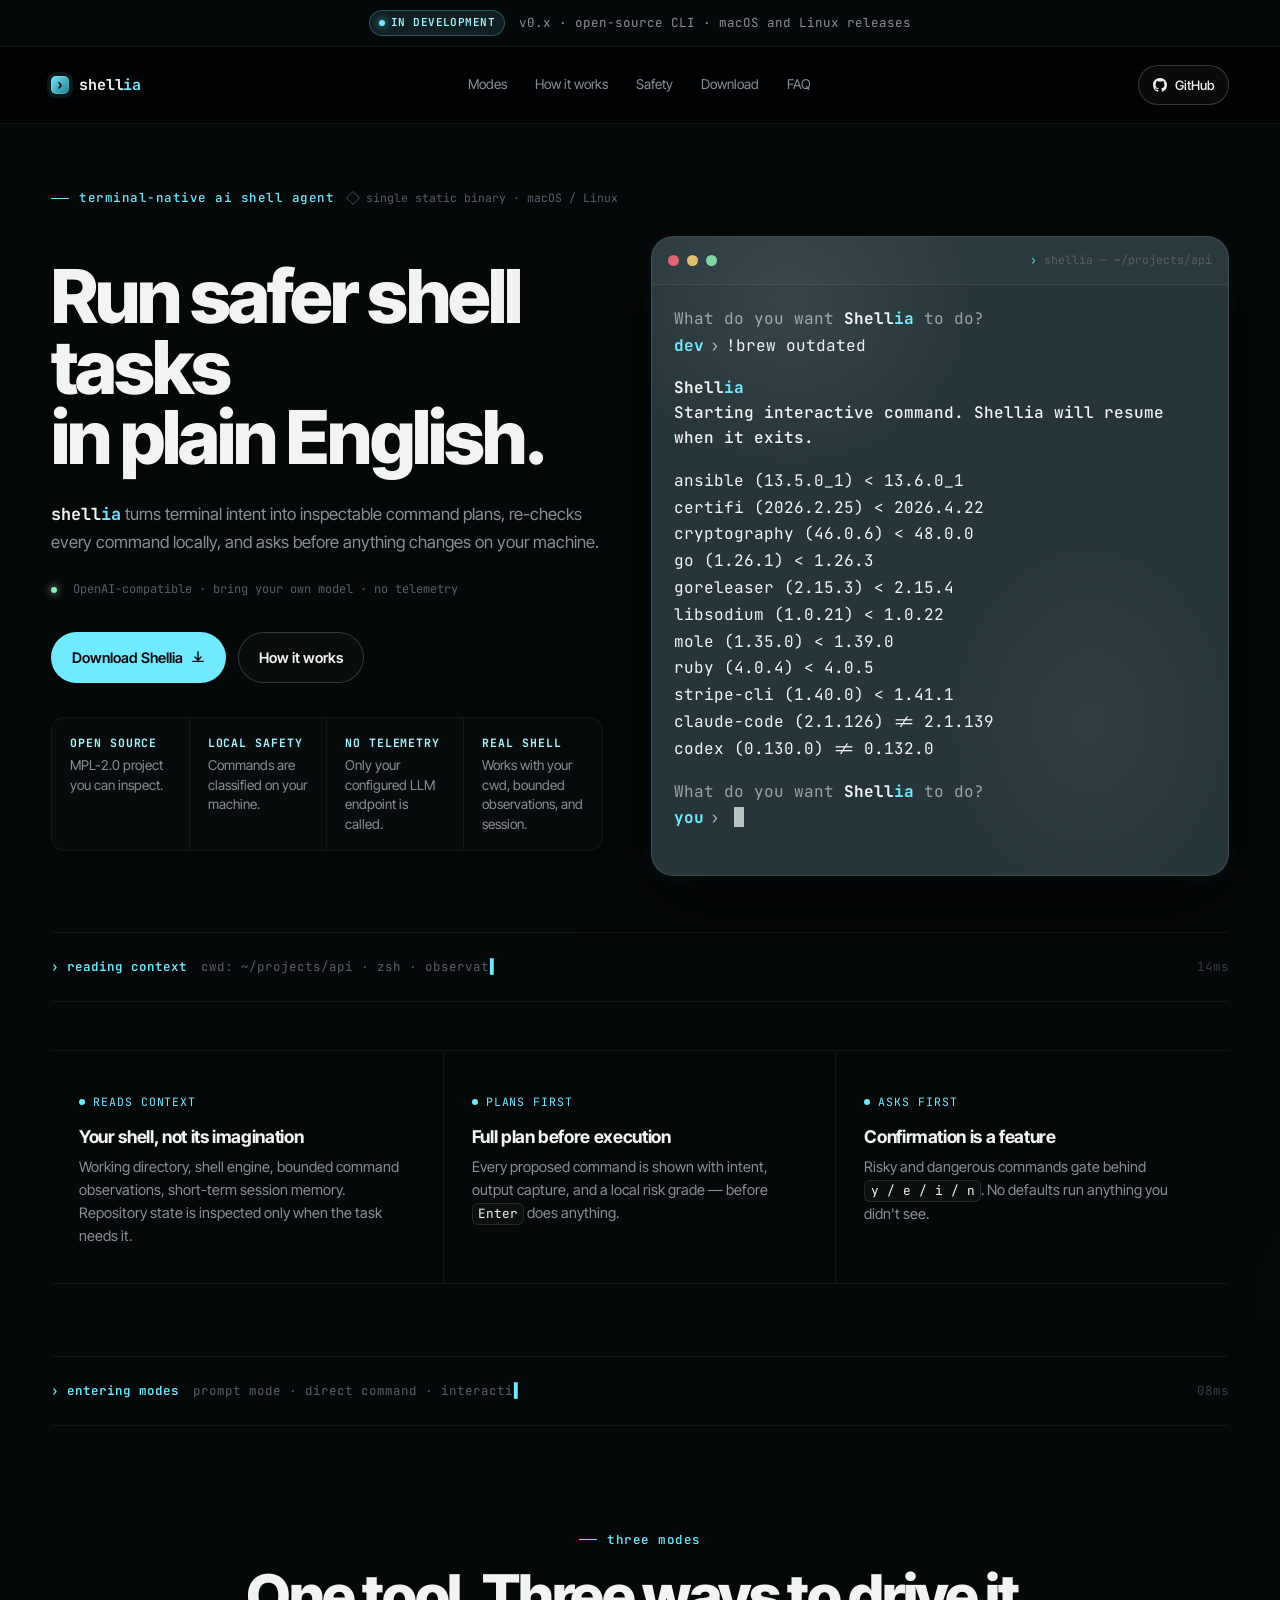
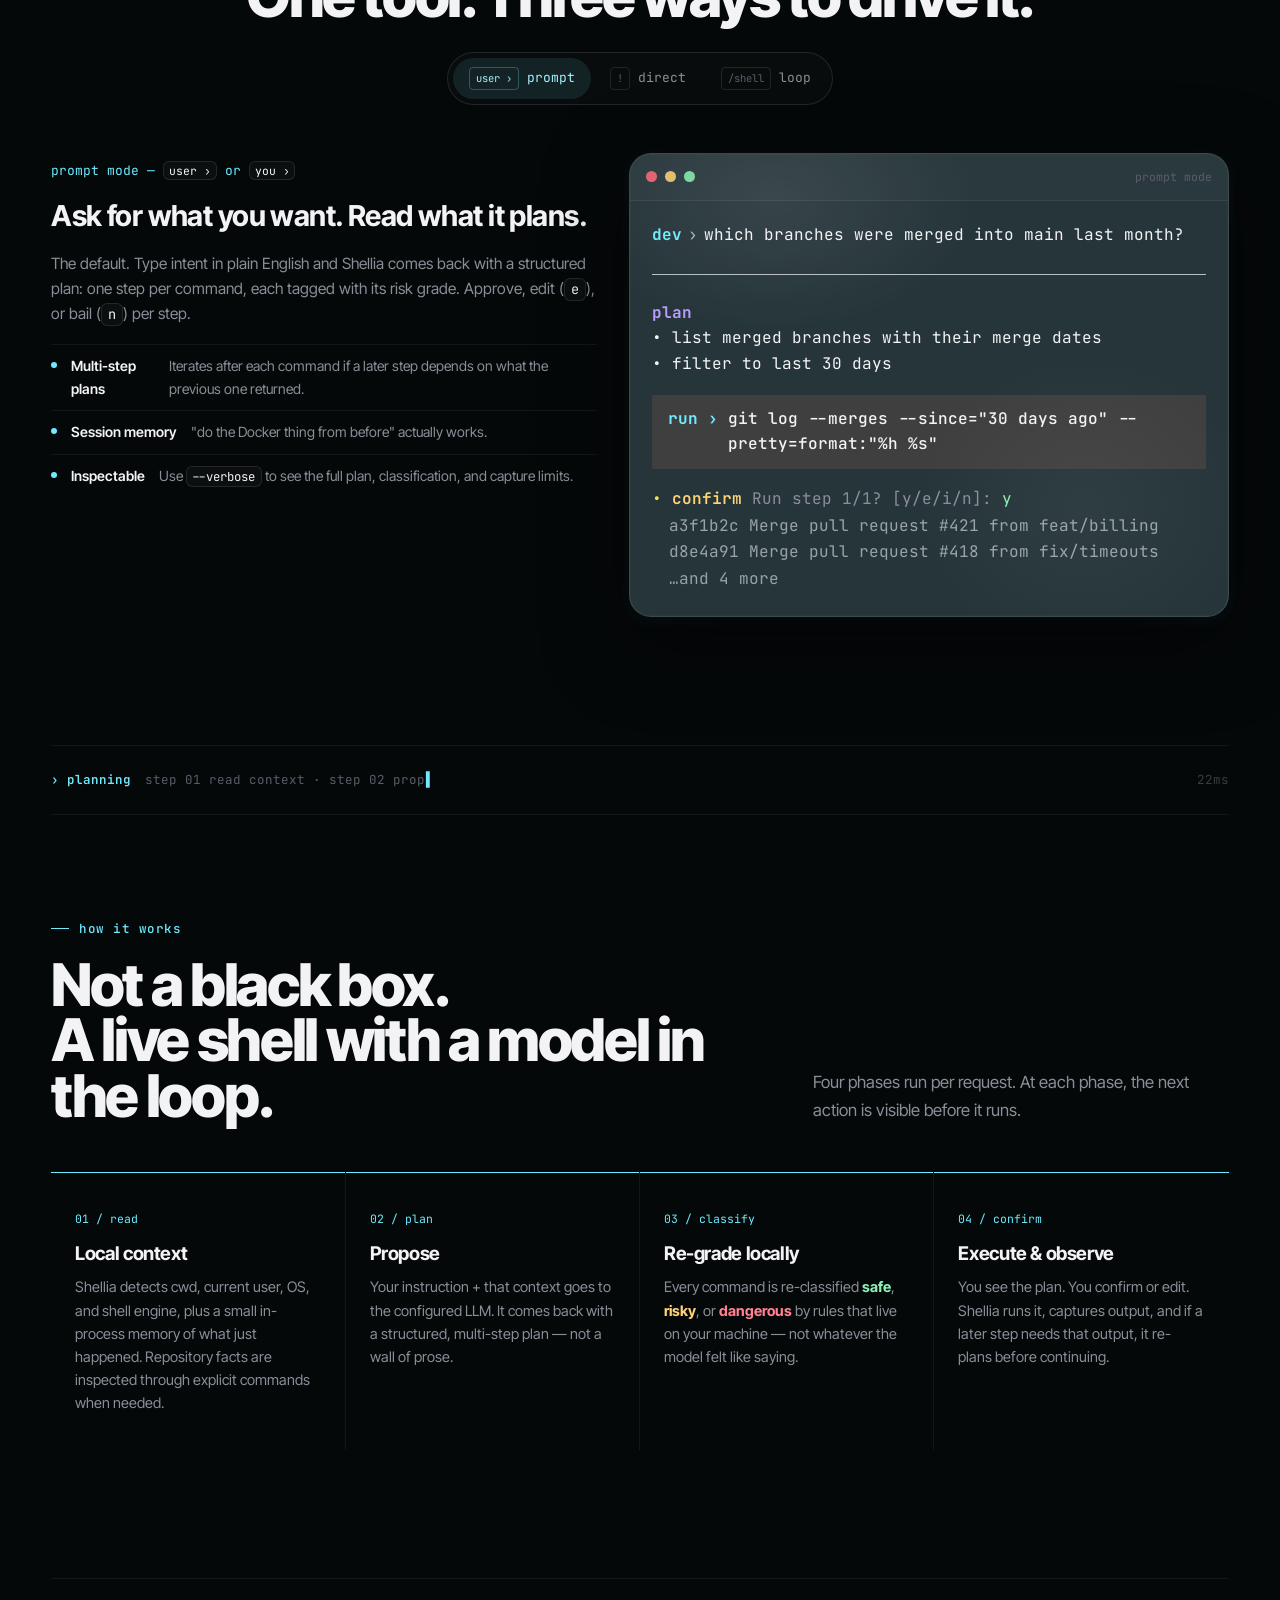
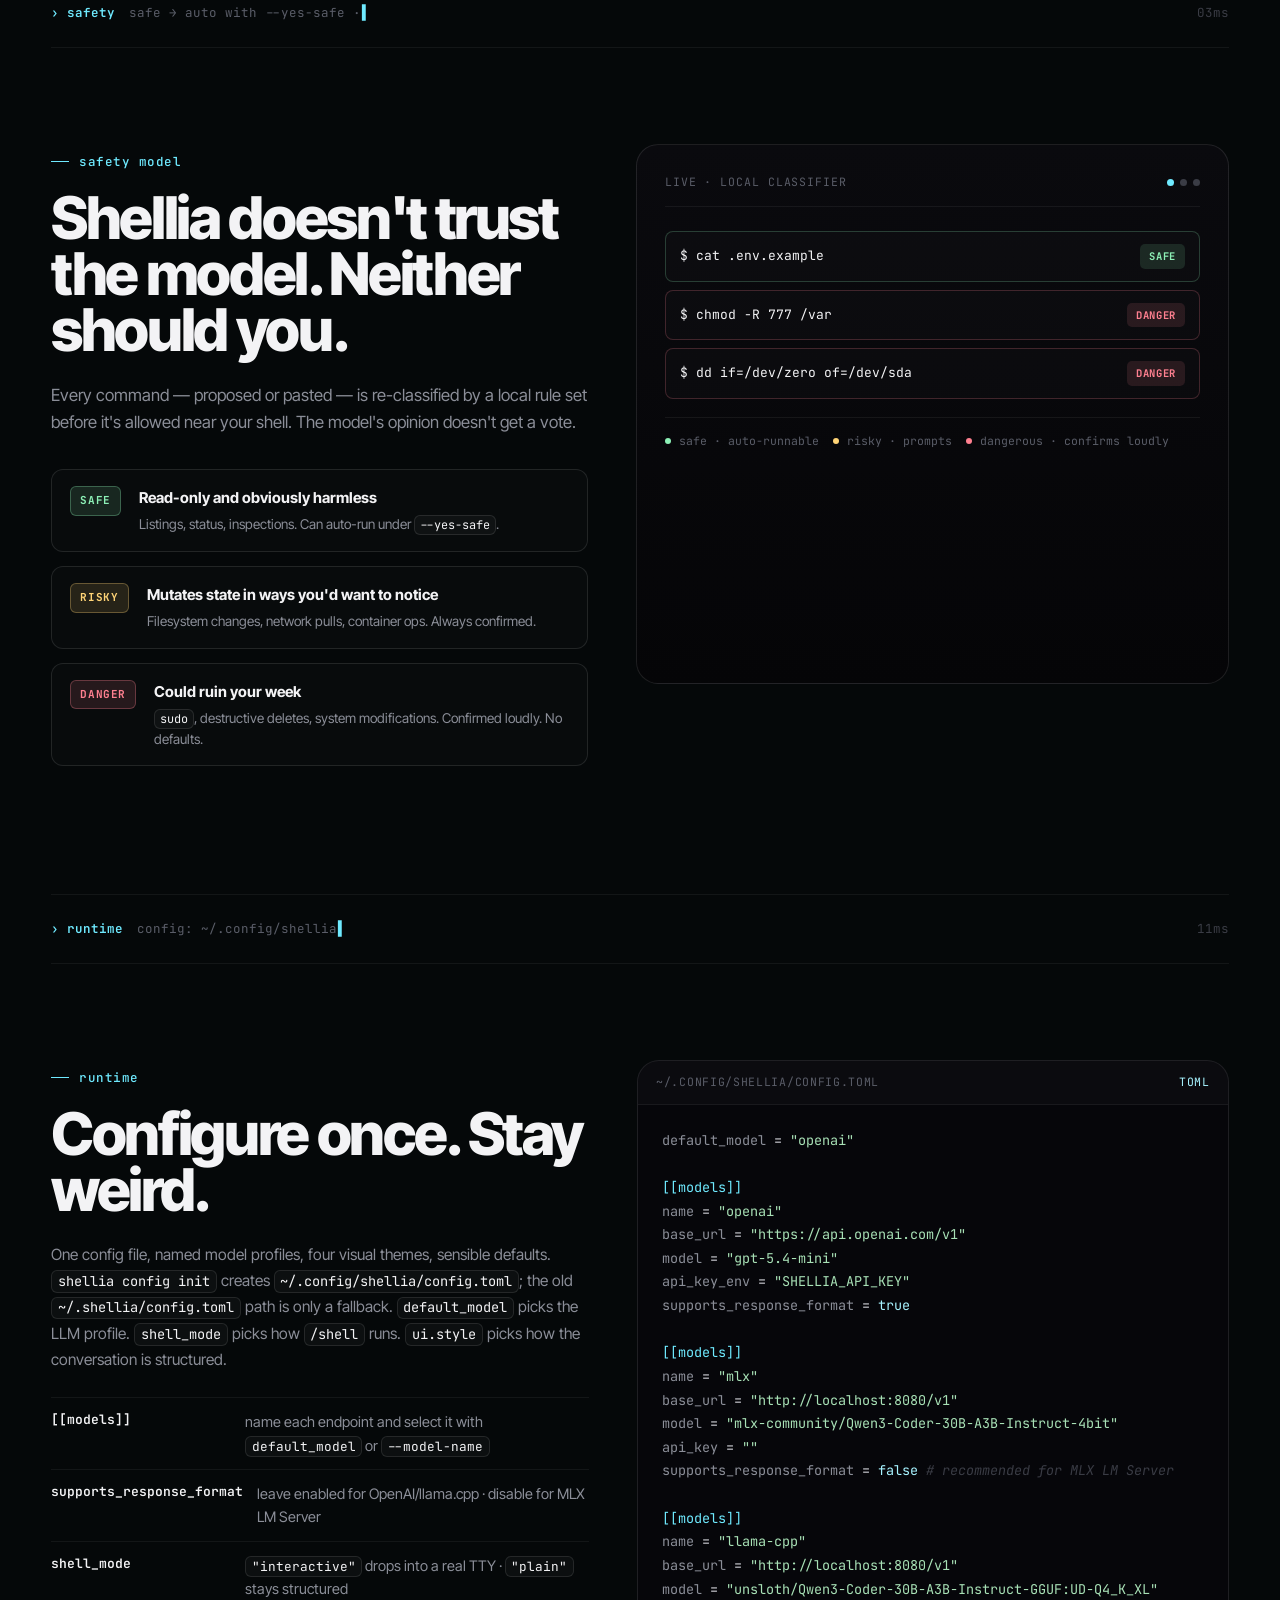
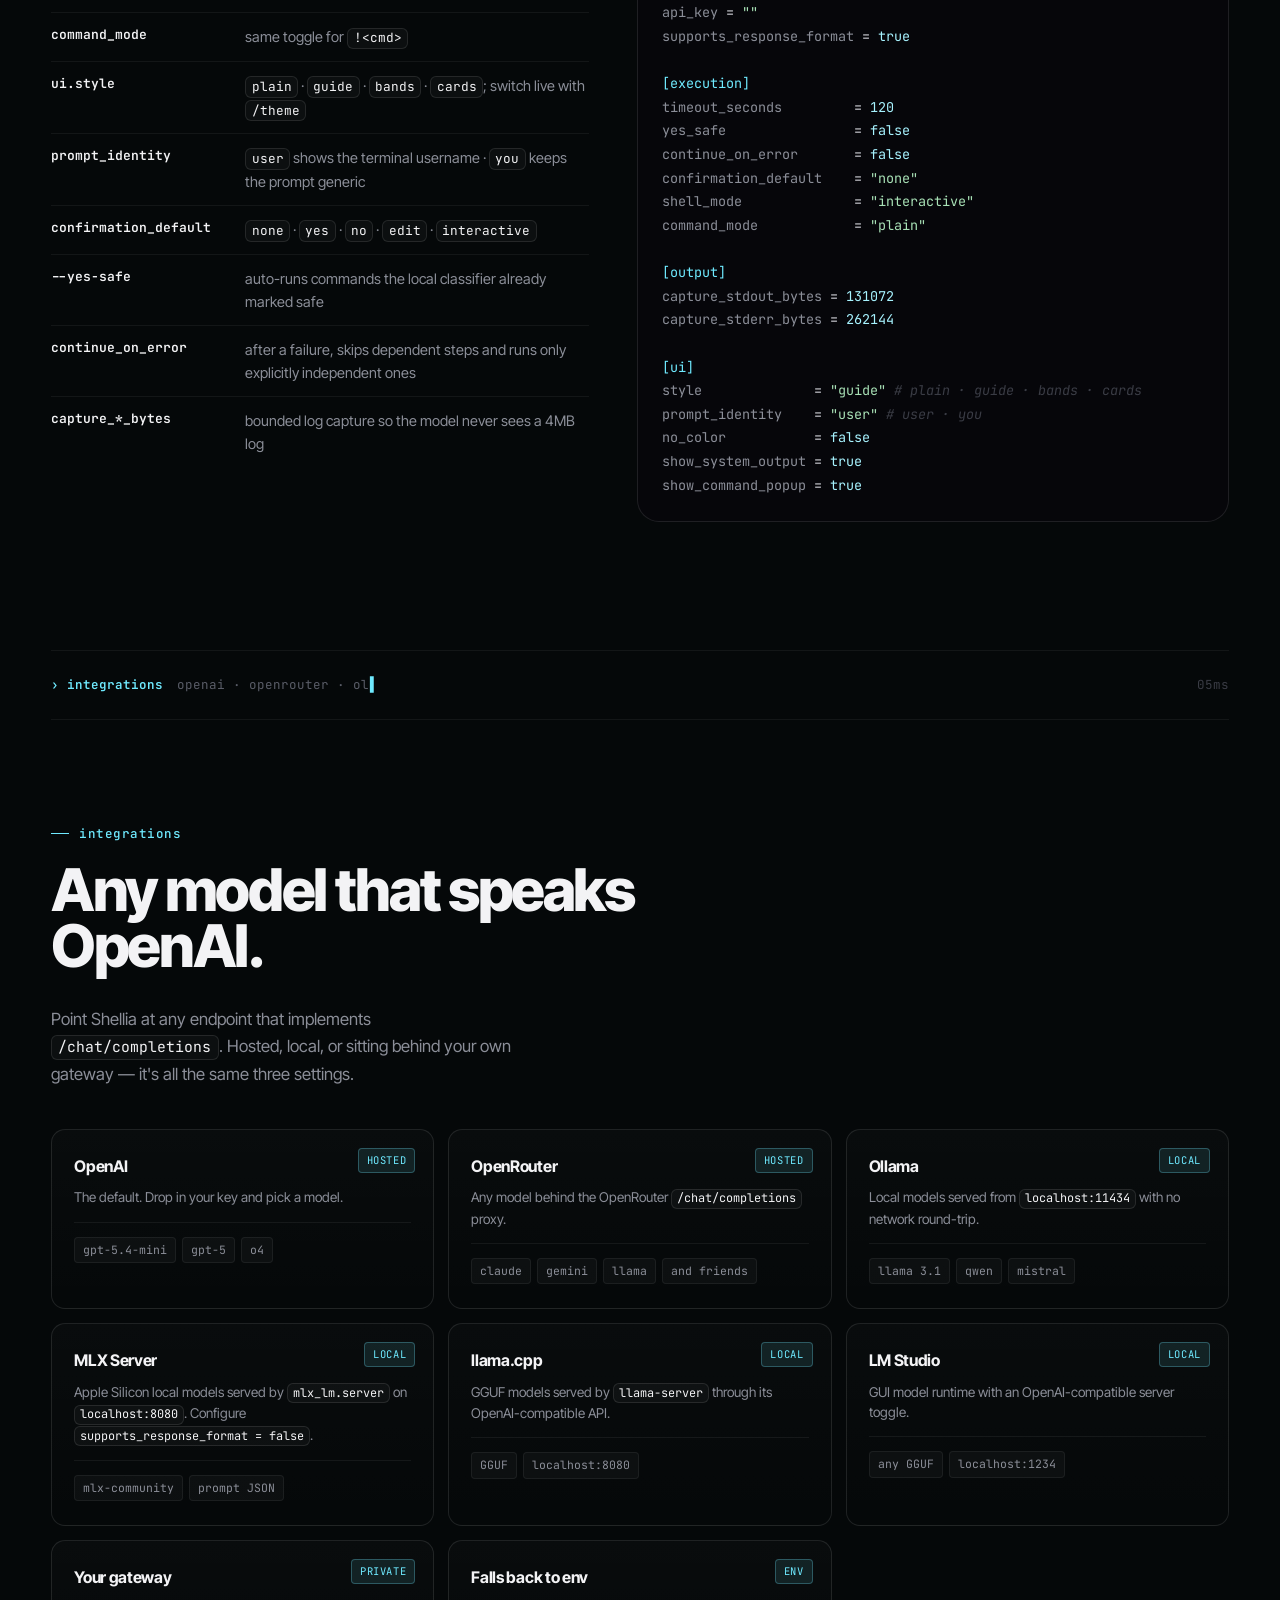
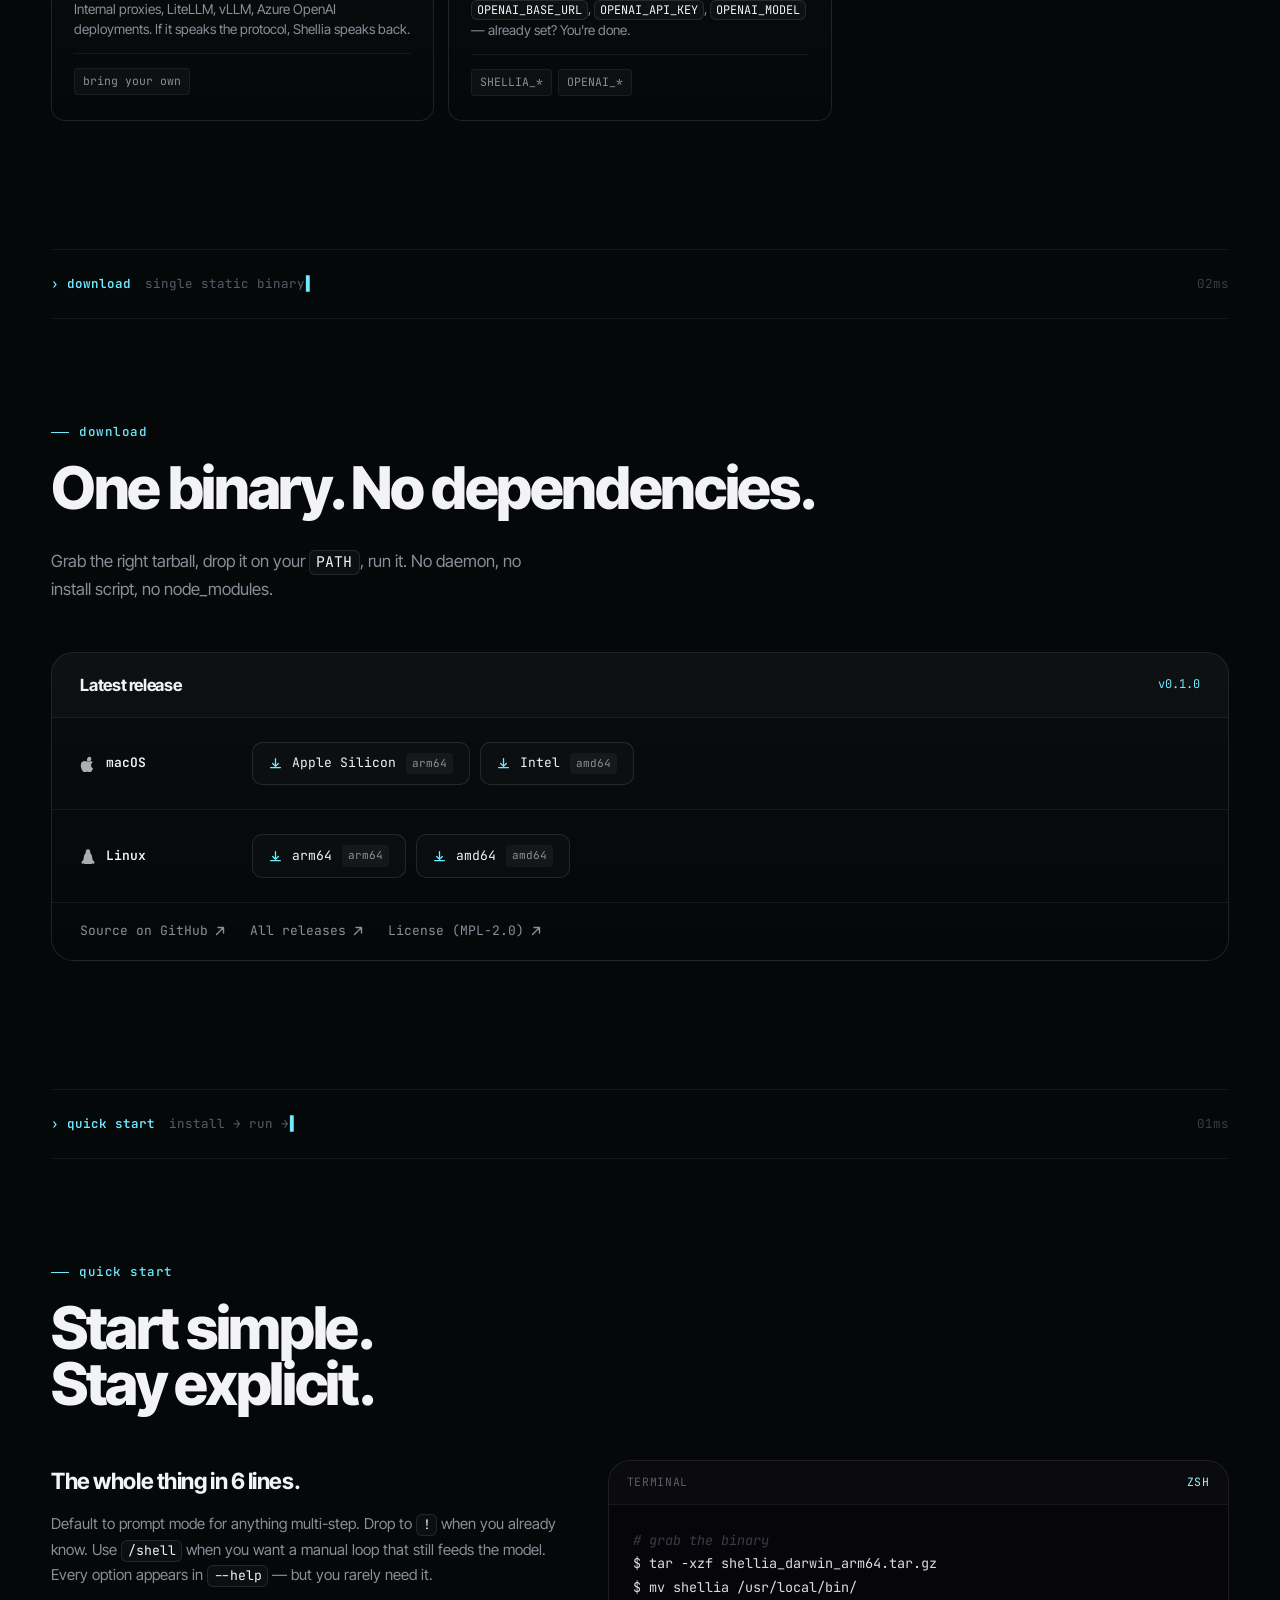
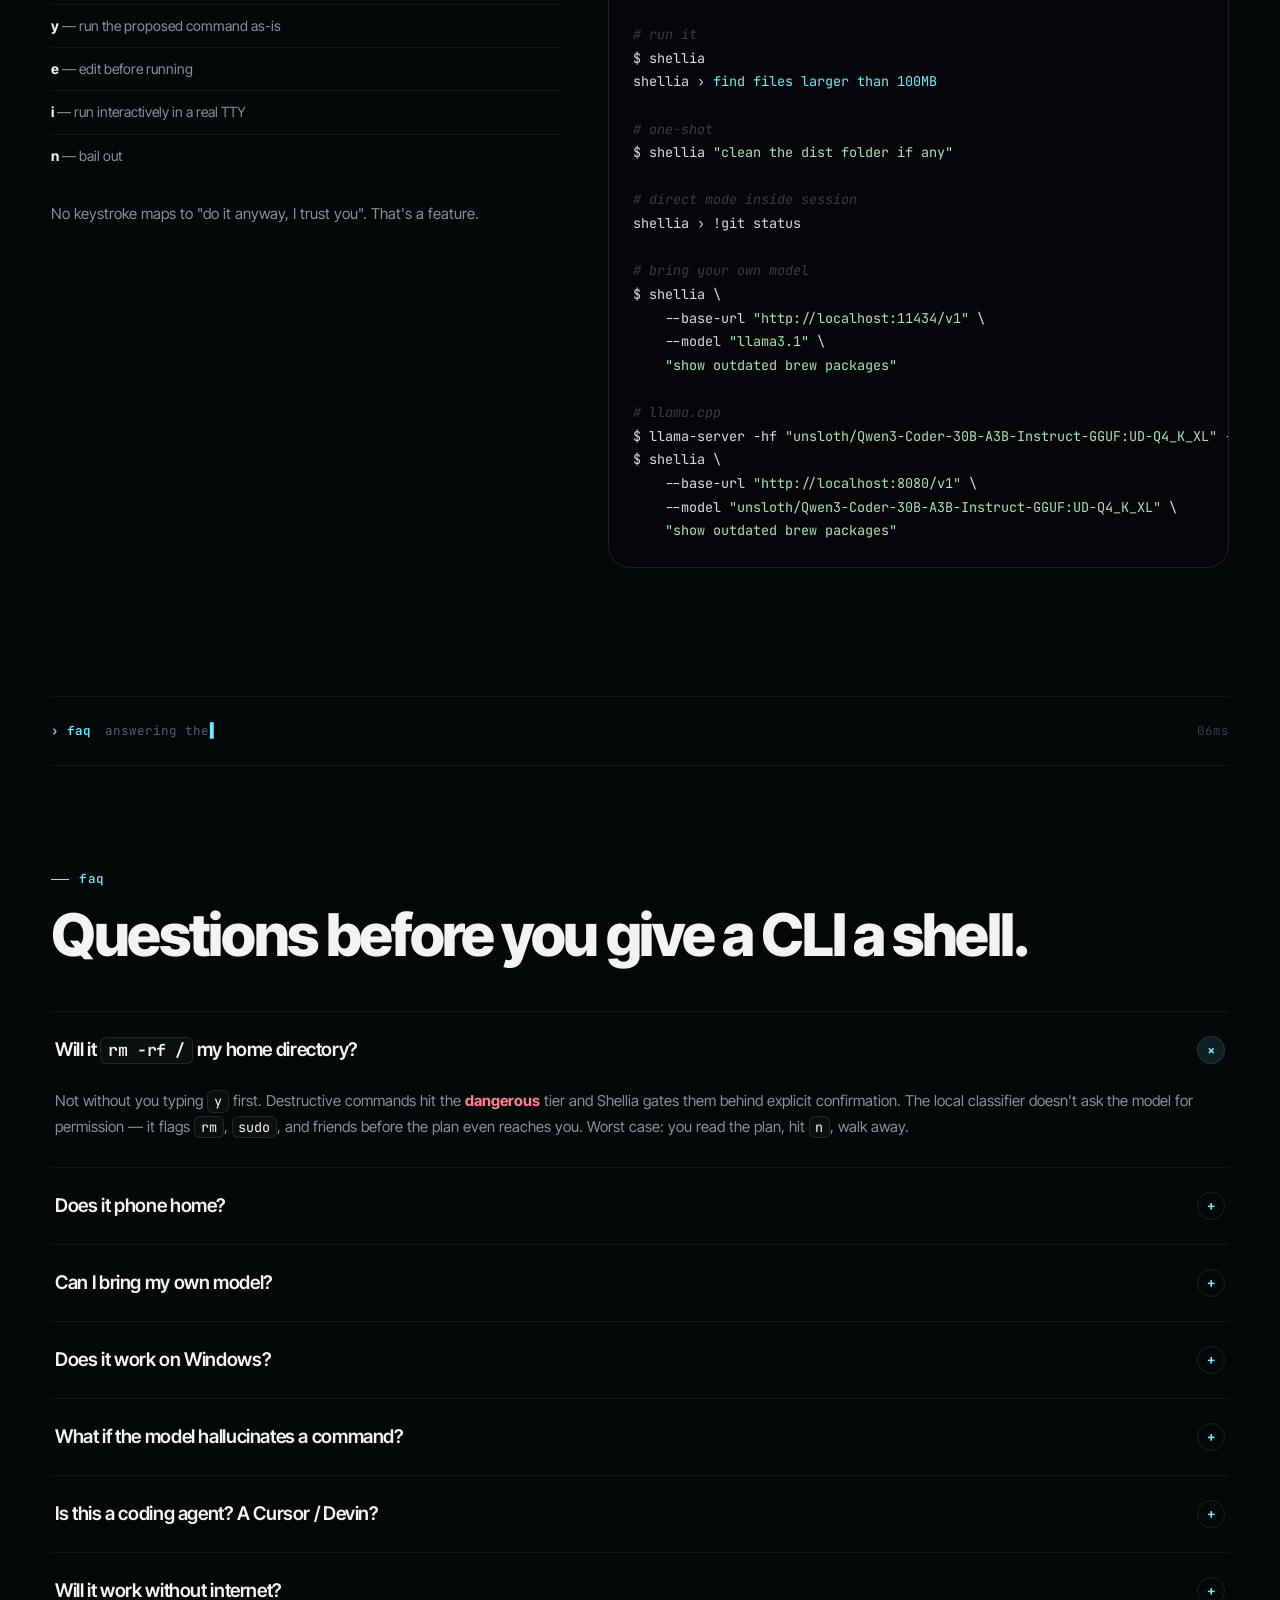
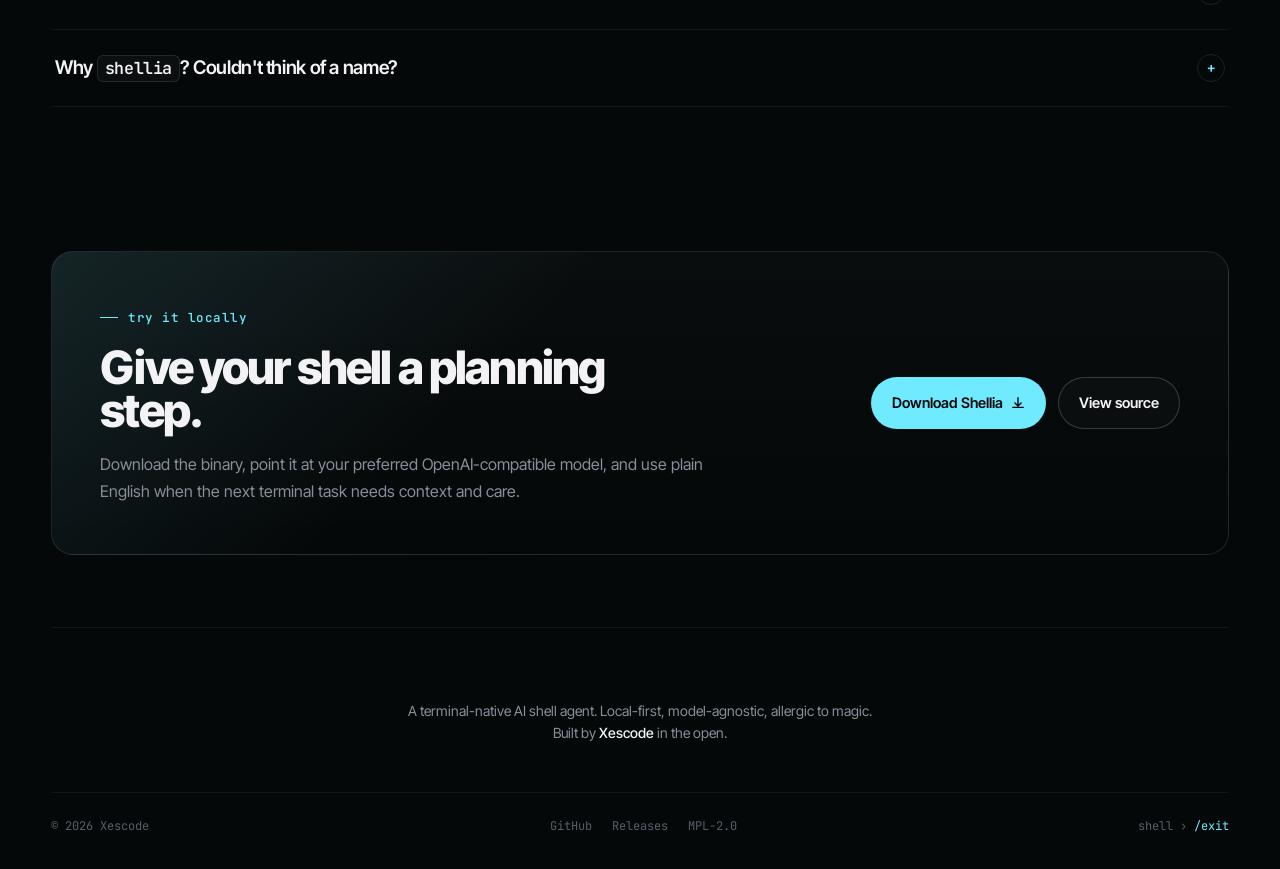
==== commit a449295c: "Set guide as default visual style" ====
--- a/site/index.html
+++ b/site/index.html
@@ -1187,7 +1187,7 @@
 <span class="cb-key">capture_stderr_bytes</span> = <span class="cb-num">262144</span>
 
 <span class="cb-section">[ui]</span>
-<span class="cb-key">style</span>              = <span class="cb-str">"plain"</span> <span class="cb-comment"># plain · guide · bands · cards</span>
+<span class="cb-key">style</span>              = <span class="cb-str">"guide"</span> <span class="cb-comment"># plain · guide · bands · cards</span>
 <span class="cb-key">prompt_identity</span>    = <span class="cb-str">"user"</span> <span class="cb-comment"># user · you</span>
 <span class="cb-key">no_color</span>           = <span class="cb-num">false</span>
 <span class="cb-key">show_system_output</span> = <span class="cb-num">true</span>
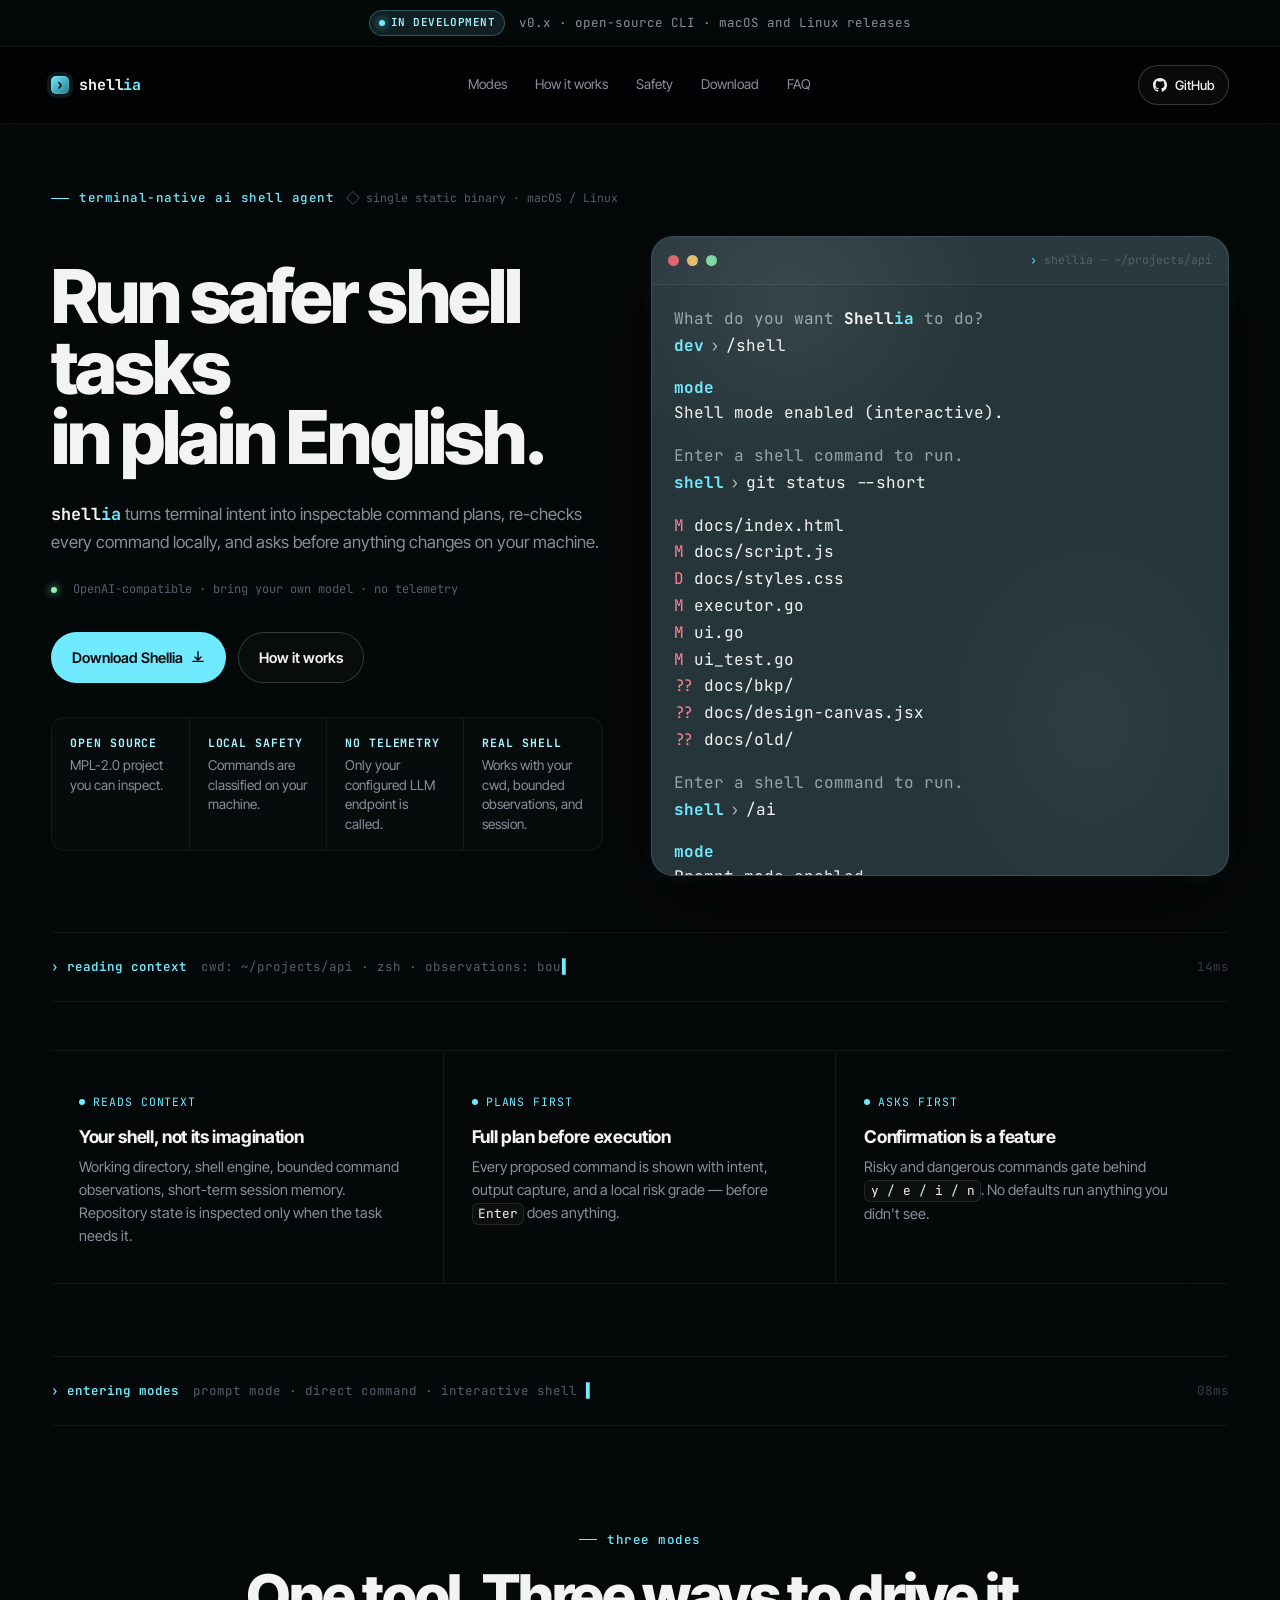
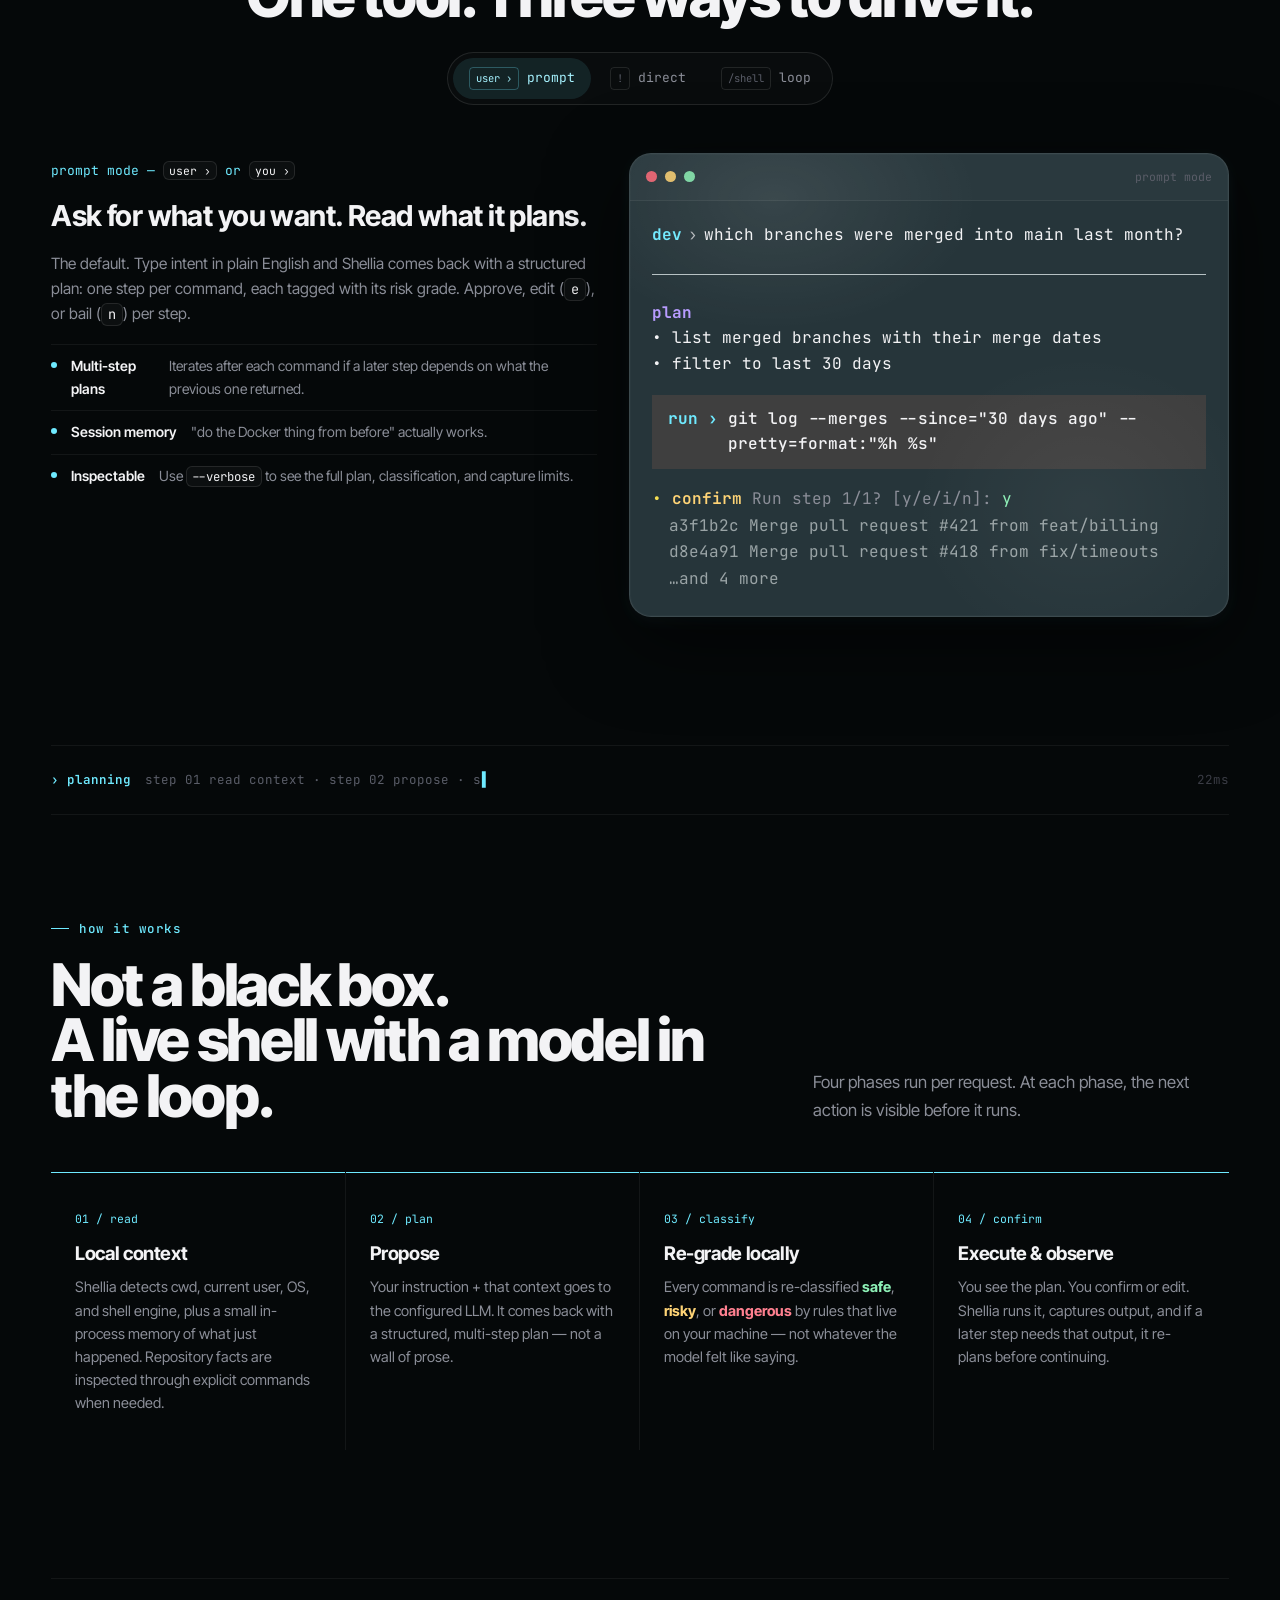
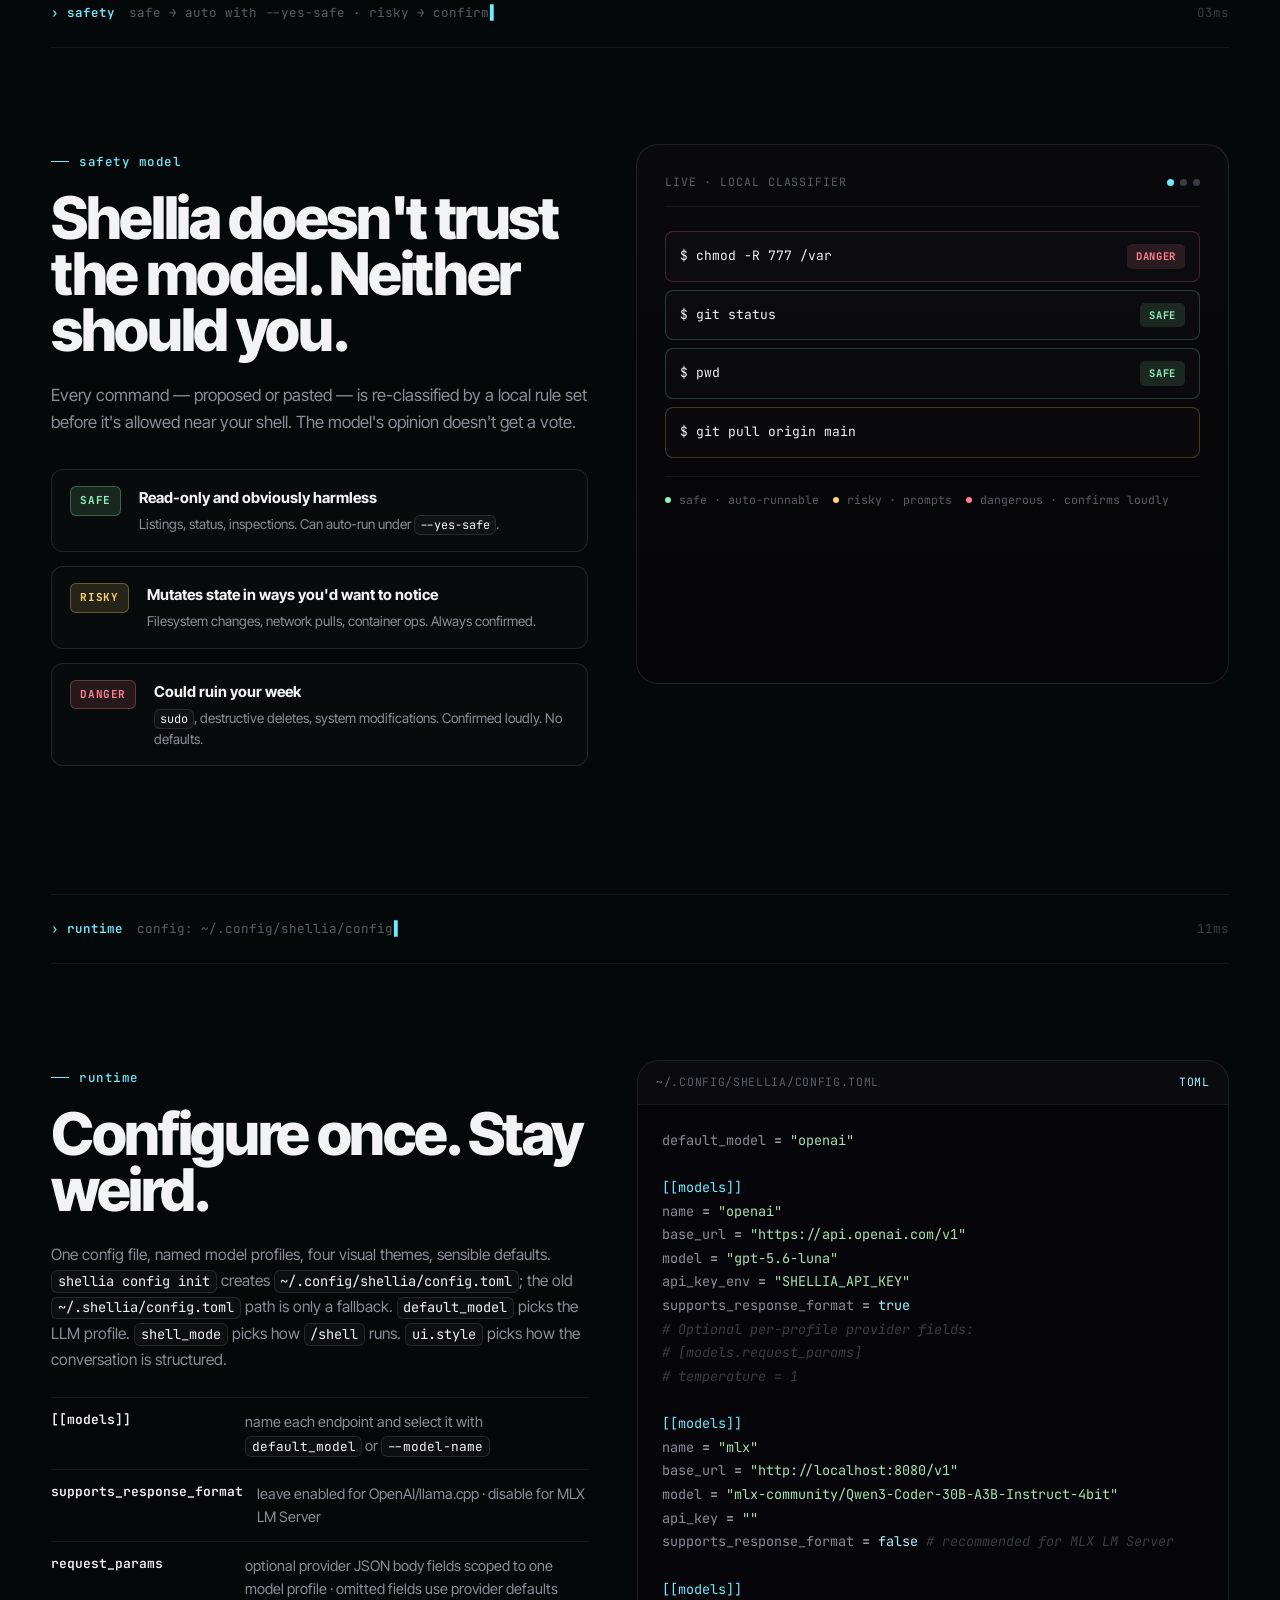
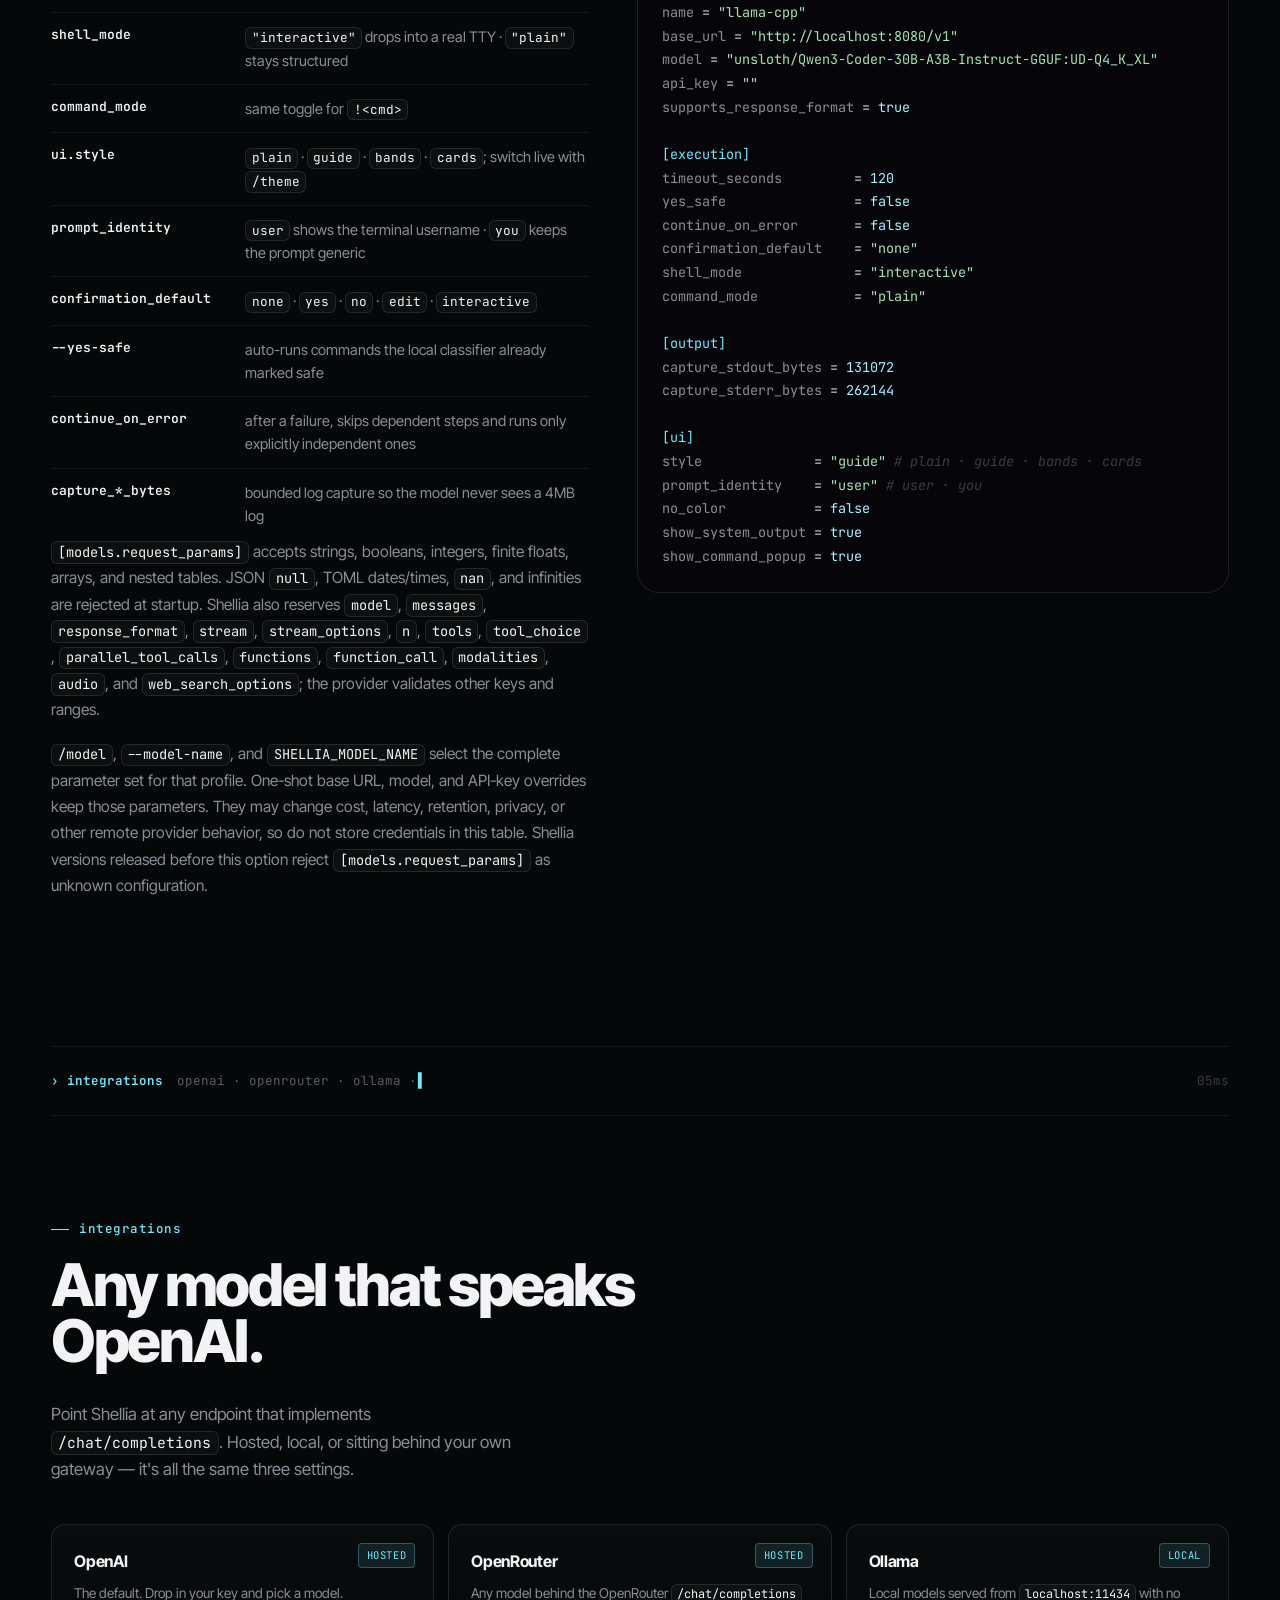
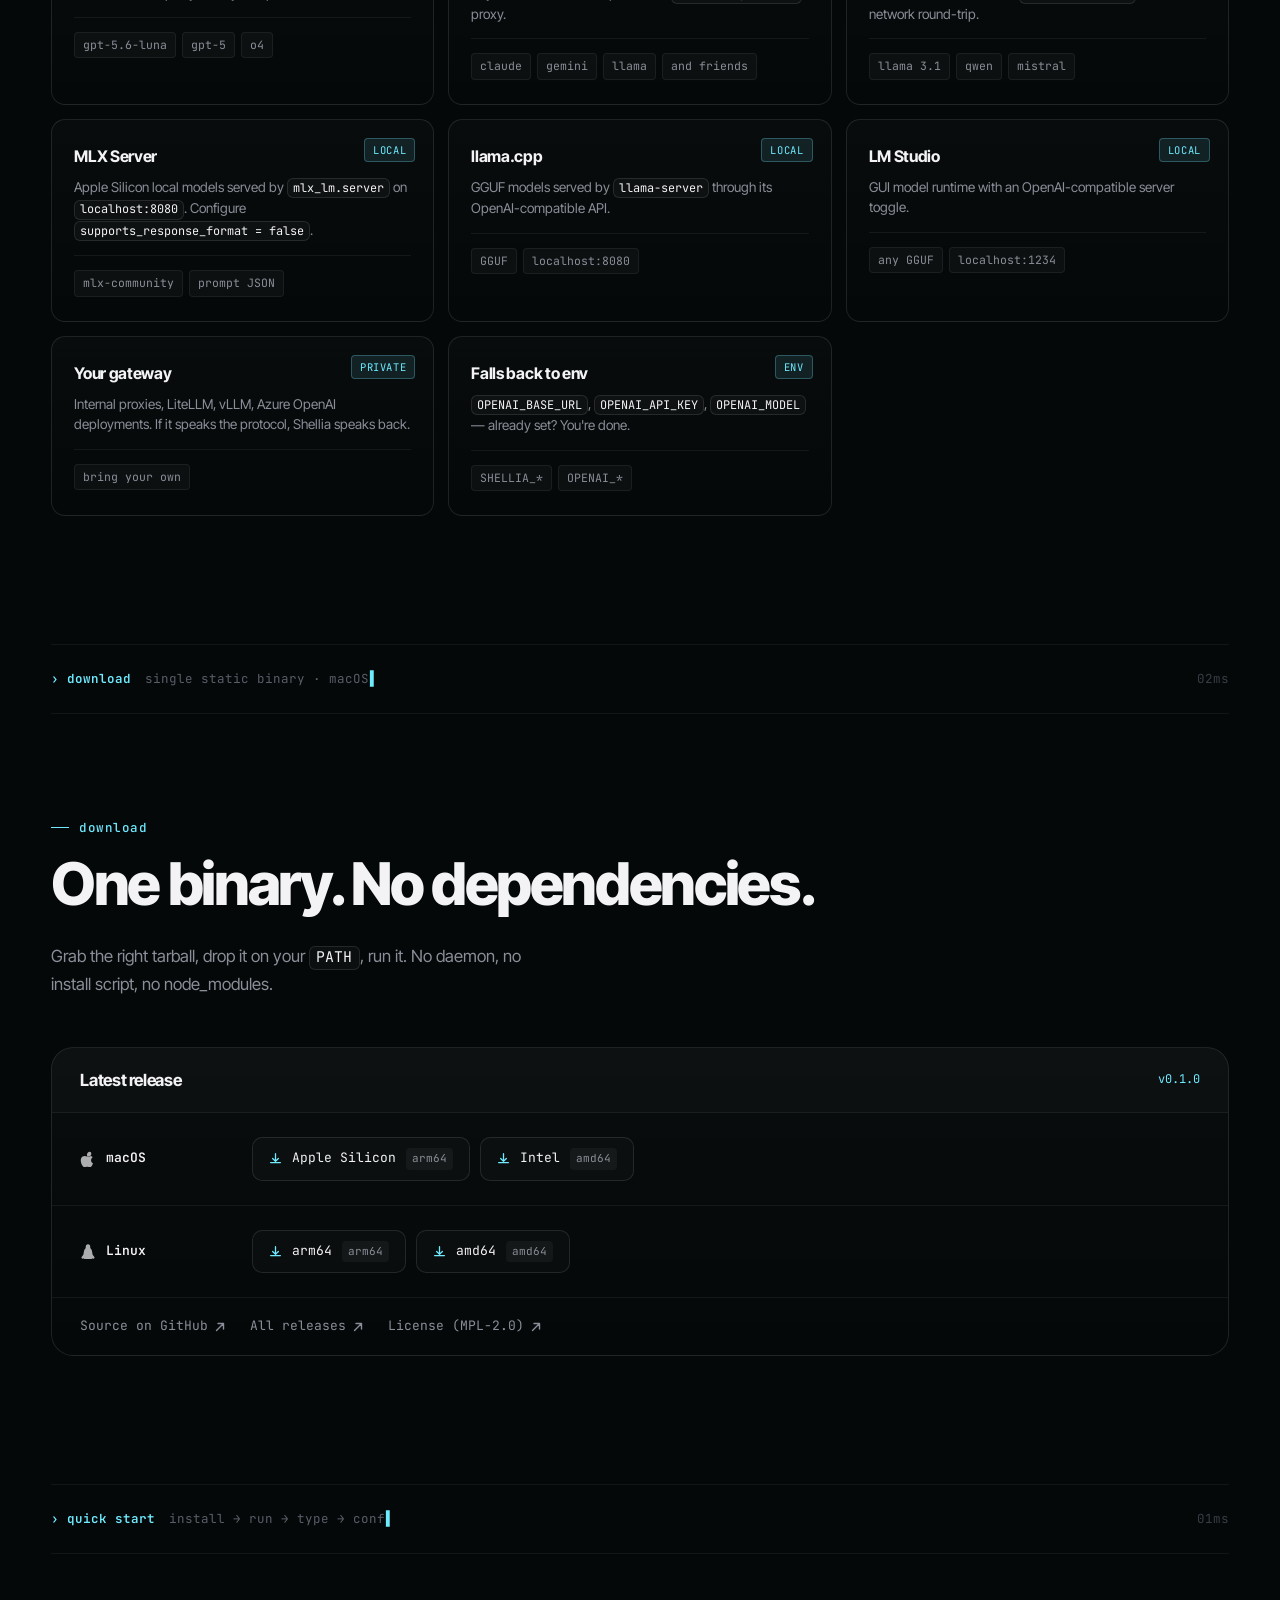
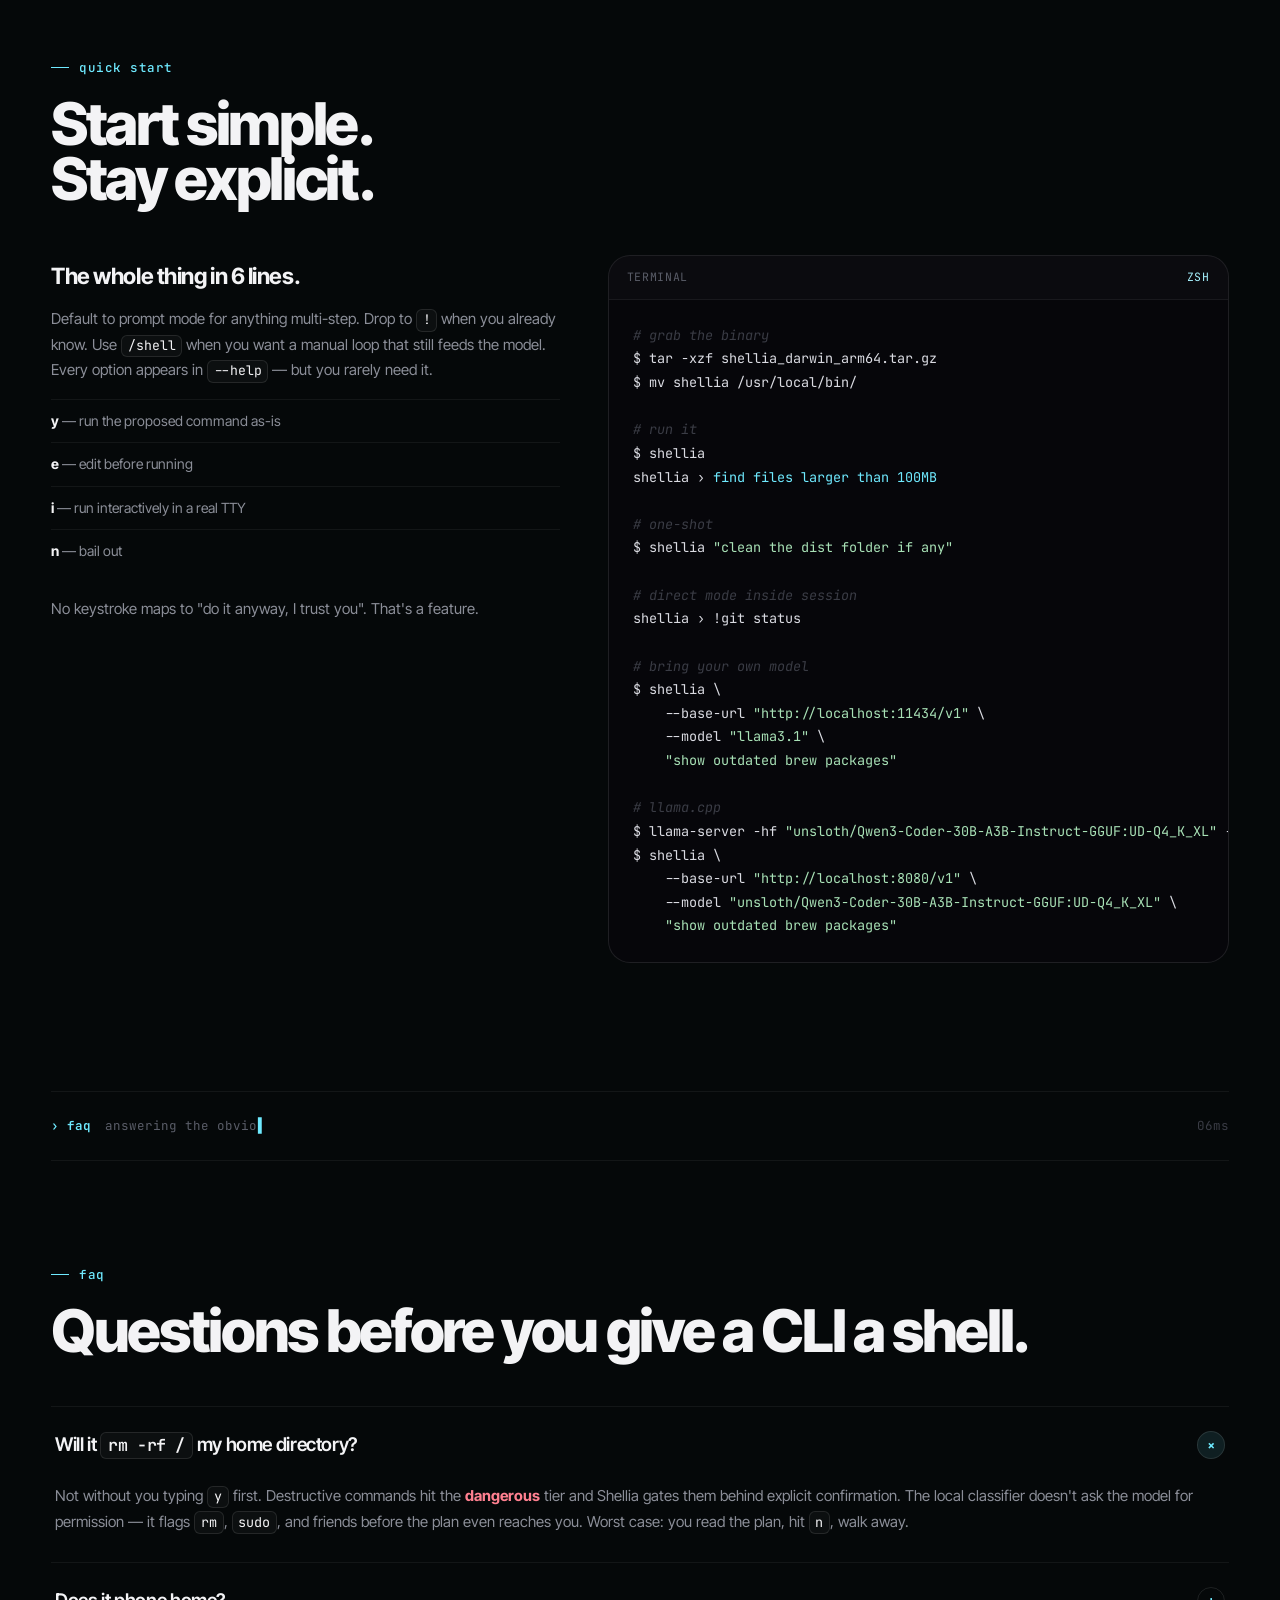
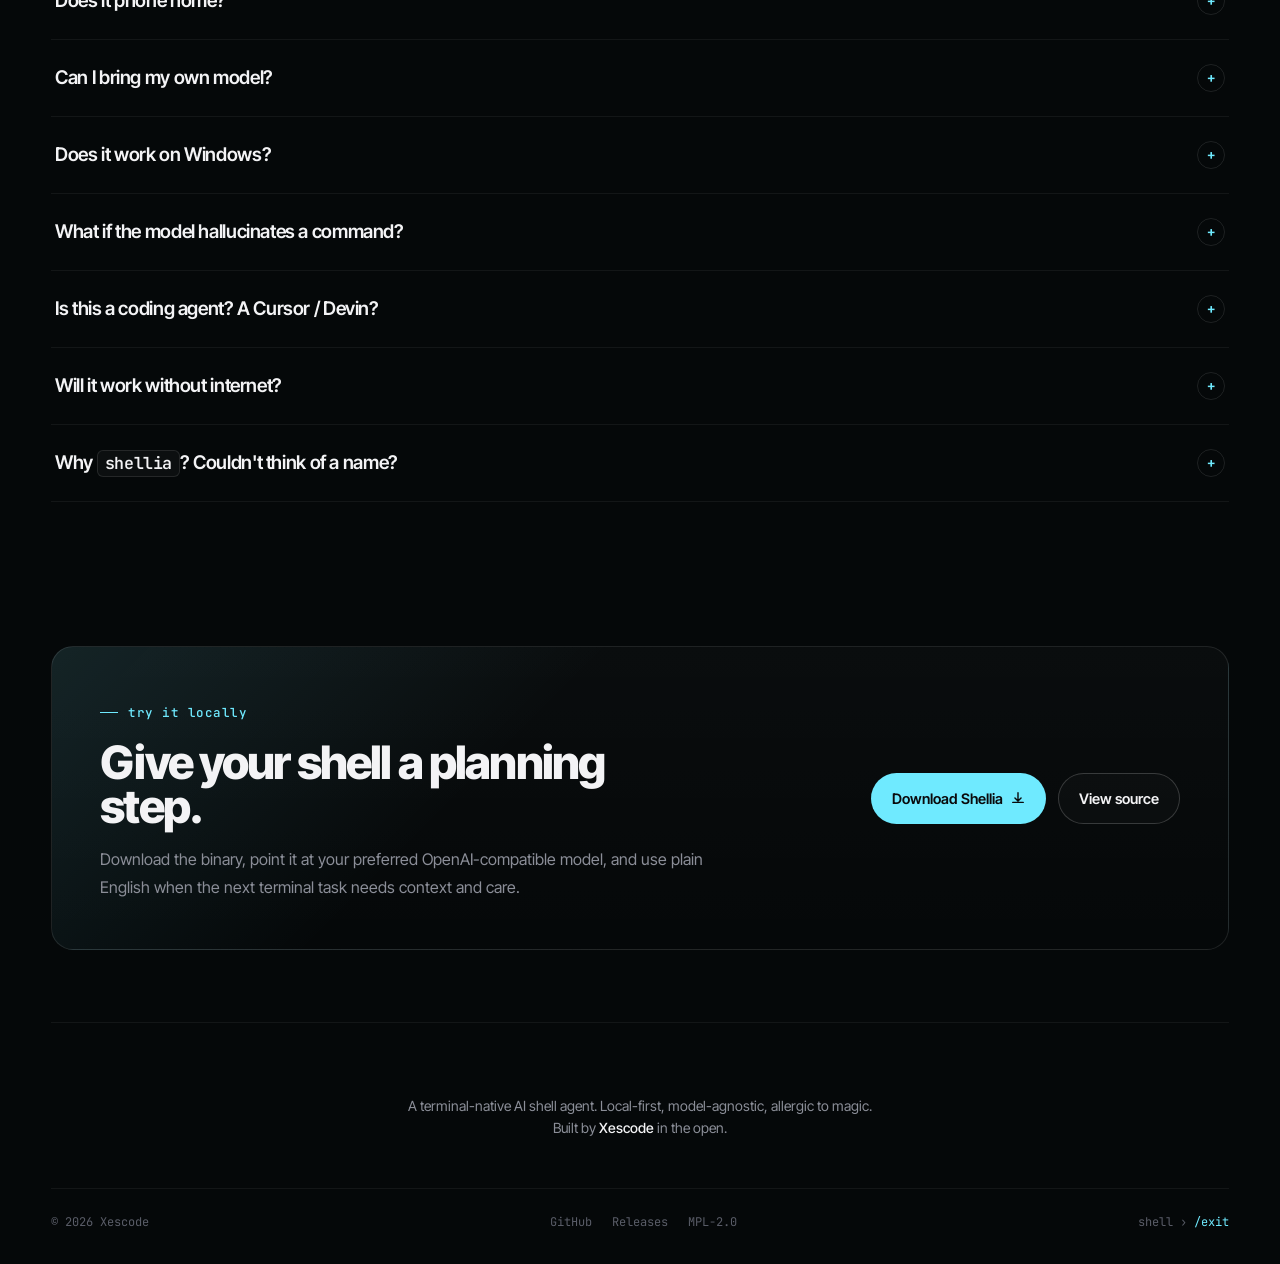
==== commit a52688be: "Add provider request parameters" ====
--- a/site/index.html
+++ b/site/index.html
@@ -1136,6 +1136,7 @@
       <ul>
         <li><b>[[models]]</b><span>name each endpoint and select it with <code>default_model</code> or <code>--model-name</code></span></li>
         <li><b>supports_response_format</b><span>leave enabled for OpenAI/llama.cpp · disable for MLX LM Server</span></li>
+        <li><b>request_params</b><span>optional provider JSON body fields scoped to one model profile · omitted fields use provider defaults</span></li>
         <li><b>shell_mode</b><span><code>"interactive"</code> drops into a real TTY · <code>"plain"</code> stays structured</span></li>
         <li><b>command_mode</b><span>same toggle for <code>!&lt;cmd&gt;</code></span></li>
         <li><b>ui.style</b><span><code>plain</code> · <code>guide</code> · <code>bands</code> · <code>cards</code>; switch live with <code>/theme</code></span></li>
@@ -1145,6 +1146,8 @@
         <li><b>continue_on_error</b><span>after a failure, skips dependent steps and runs only explicitly independent ones</span></li>
         <li><b>capture_*_bytes</b><span>bounded log capture so the model never sees a 4MB log</span></li>
       </ul>
+      <p><code>[models.request_params]</code> accepts strings, booleans, integers, finite floats, arrays, and nested tables. JSON <code>null</code>, TOML dates/times, <code>nan</code>, and infinities are rejected at startup. Shellia also reserves <code>model</code>, <code>messages</code>, <code>response_format</code>, <code>stream</code>, <code>stream_options</code>, <code>n</code>, <code>tools</code>, <code>tool_choice</code>, <code>parallel_tool_calls</code>, <code>functions</code>, <code>function_call</code>, <code>modalities</code>, <code>audio</code>, and <code>web_search_options</code>; the provider validates other keys and ranges.</p>
+      <p><code>/model</code>, <code>--model-name</code>, and <code>SHELLIA_MODEL_NAME</code> select the complete parameter set for that profile. One-shot base URL, model, and API-key overrides keep those parameters. They may change cost, latency, retention, privacy, or other remote provider behavior, so do not store credentials in this table. Shellia versions released before this option reject <code>[models.request_params]</code> as unknown configuration.</p>
     </div>
     <div class="codeblock">
       <div class="codeblock-head">
@@ -1156,9 +1159,12 @@
 <span class="cb-section">[[models]]</span>
 <span class="cb-key">name</span> = <span class="cb-str">"openai"</span>
 <span class="cb-key">base_url</span> = <span class="cb-str">"https://api.openai.com/v1"</span>
-<span class="cb-key">model</span> = <span class="cb-str">"gpt-5.4-mini"</span>
+<span class="cb-key">model</span> = <span class="cb-str">"gpt-5.6-luna"</span>
 <span class="cb-key">api_key_env</span> = <span class="cb-str">"SHELLIA_API_KEY"</span>
 <span class="cb-key">supports_response_format</span> = <span class="cb-num">true</span>
+<span class="cb-comment"># Optional per-profile provider fields:</span>
+<span class="cb-comment"># [models.request_params]</span>
+<span class="cb-comment"># temperature = 1</span>
 
 <span class="cb-section">[[models]]</span>
 <span class="cb-key">name</span> = <span class="cb-str">"mlx"</span>
@@ -1217,7 +1223,7 @@
       <span class="int-card-tag">hosted</span>
       <h4>OpenAI</h4>
       <p>The default. Drop in your key and pick a model.</p>
-      <div class="int-list"><span>gpt-5.4-mini</span><span>gpt-5</span><span>o4</span></div>
+      <div class="int-list"><span>gpt-5.6-luna</span><span>gpt-5</span><span>o4</span></div>
     </div>
     <div class="int-card">
       <span class="int-card-tag">hosted</span>
@@ -1413,7 +1419,7 @@
     <div class="faq-item">
       <button class="faq-q"><span class="q-text">Can I bring my own model?</span><span class="ic">+</span></button>
       <div class="faq-a">
-        <p>Yes. Anything that speaks OpenAI Chat Completions: hosted (OpenAI, OpenRouter), local (Ollama, MLX Server, llama.cpp, LM Studio), or your private gateway. Configure it as a <code>[[models]]</code> profile with <code>base_url</code>, <code>model</code>, and an API key when the endpoint requires one. For MLX LM Server, set <code>supports_response_format = false</code>.</p>
+        <p>Yes. Anything that speaks OpenAI Chat Completions: hosted (OpenAI, OpenRouter), local (Ollama, MLX Server, llama.cpp, LM Studio), or your private gateway. Configure it as a <code>[[models]]</code> profile with <code>base_url</code>, <code>model</code>, and an API key when the endpoint requires one. Optional <code>[models.request_params]</code> fields are scoped to that profile and omitted fields use provider defaults. For MLX LM Server, set <code>supports_response_format = false</code>.</p>
       </div>
     </div>
     <div class="faq-item">
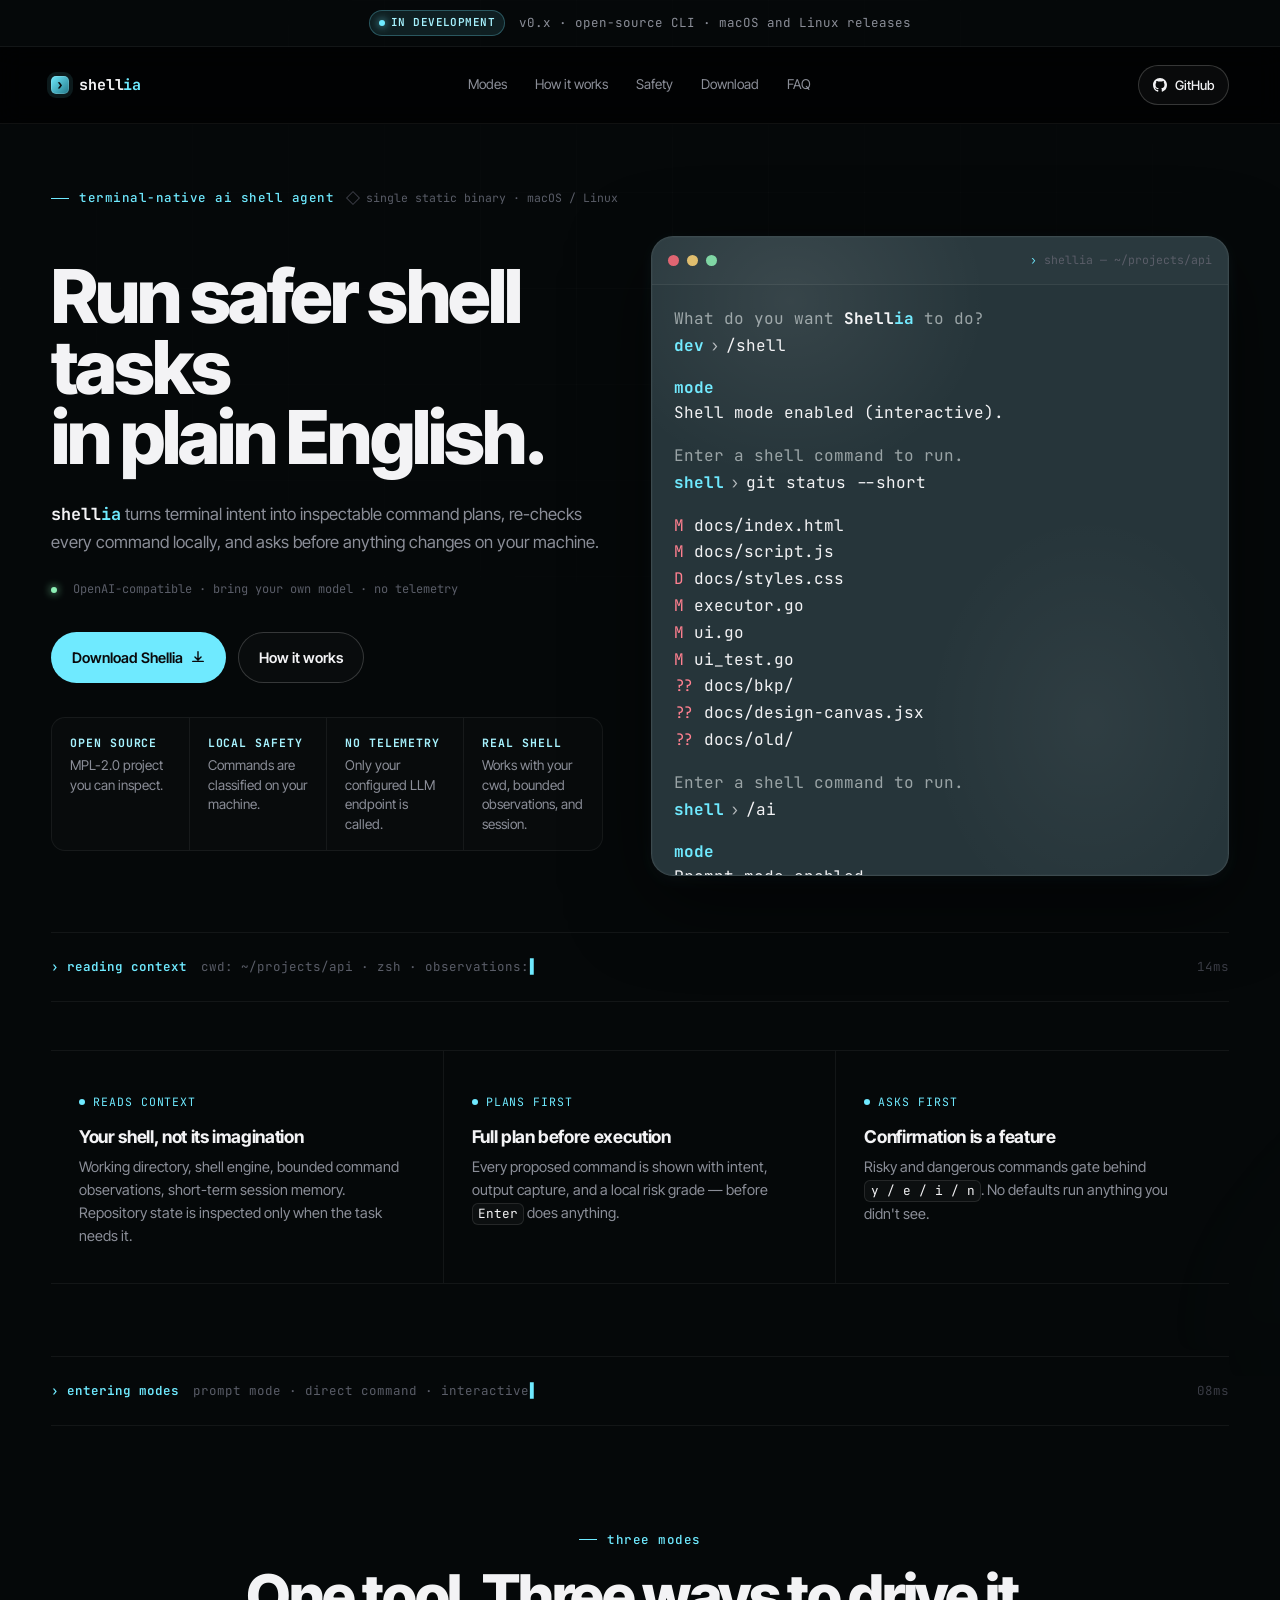
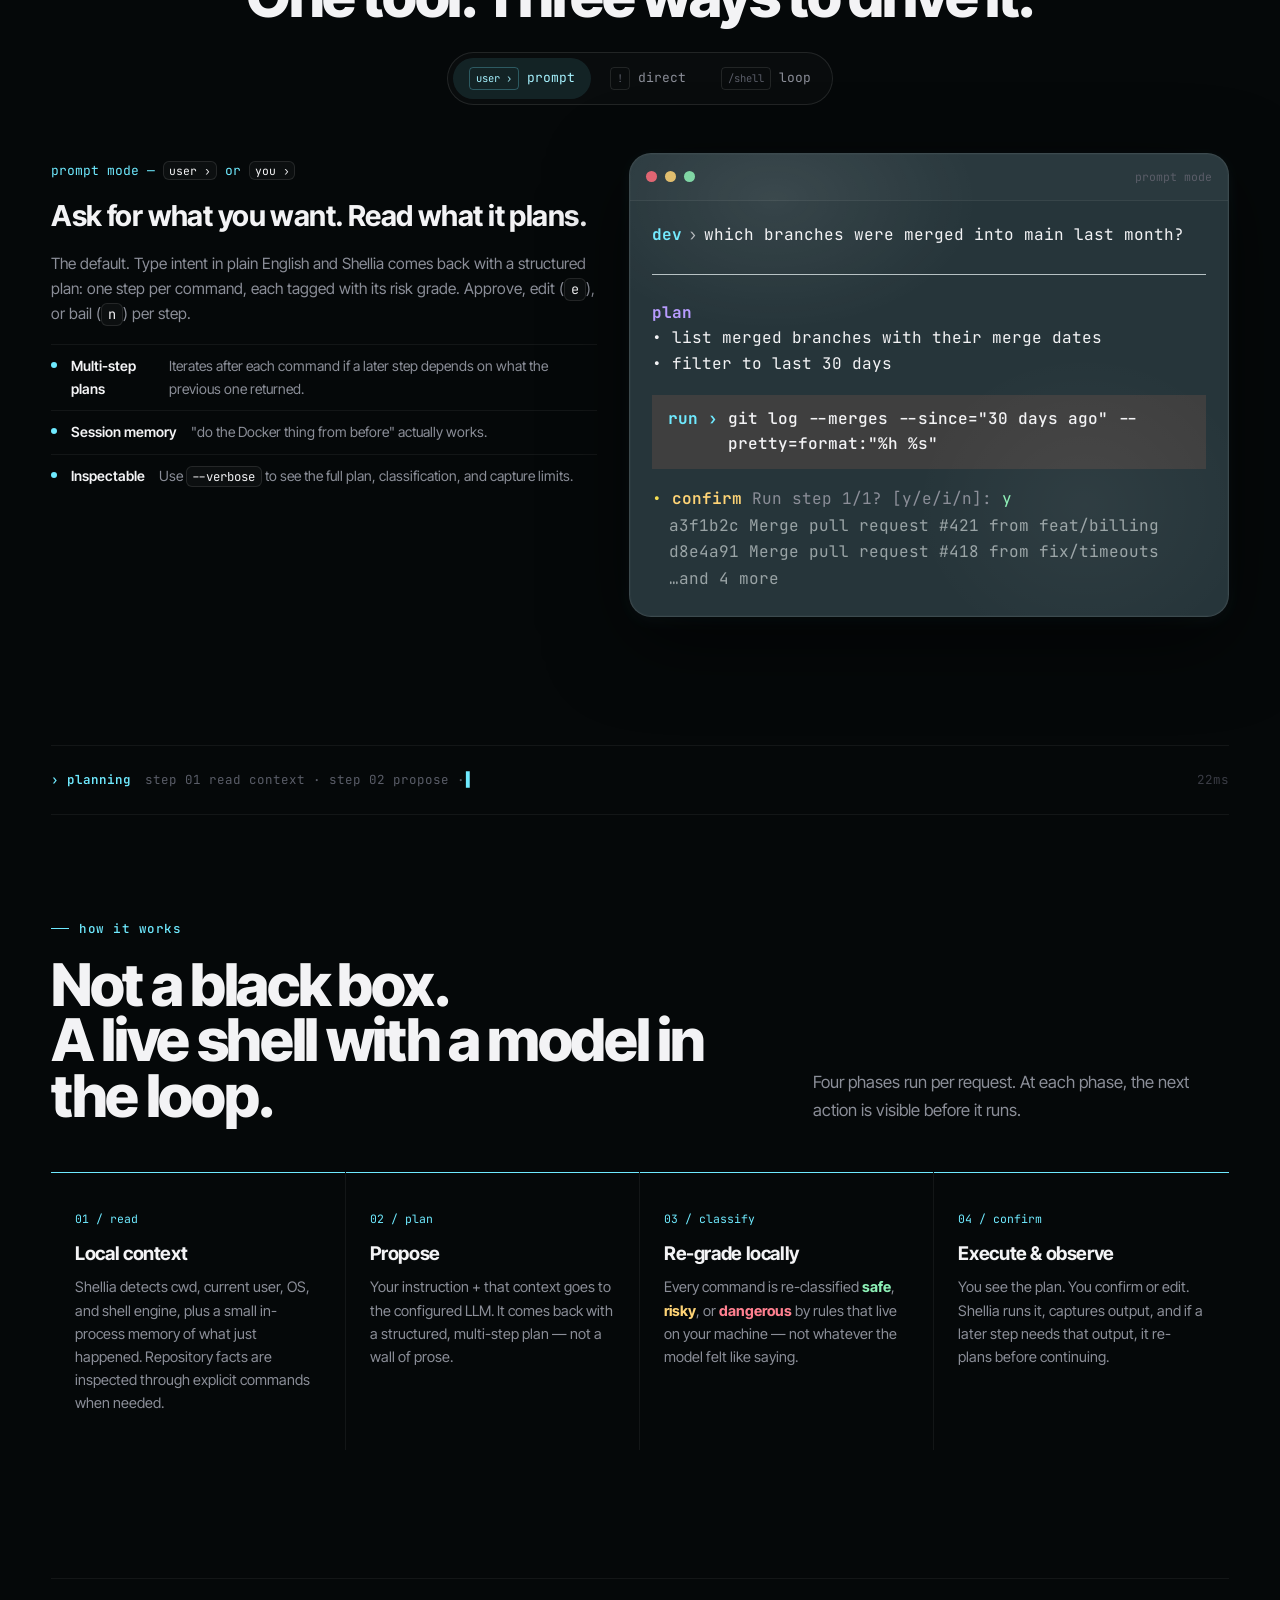
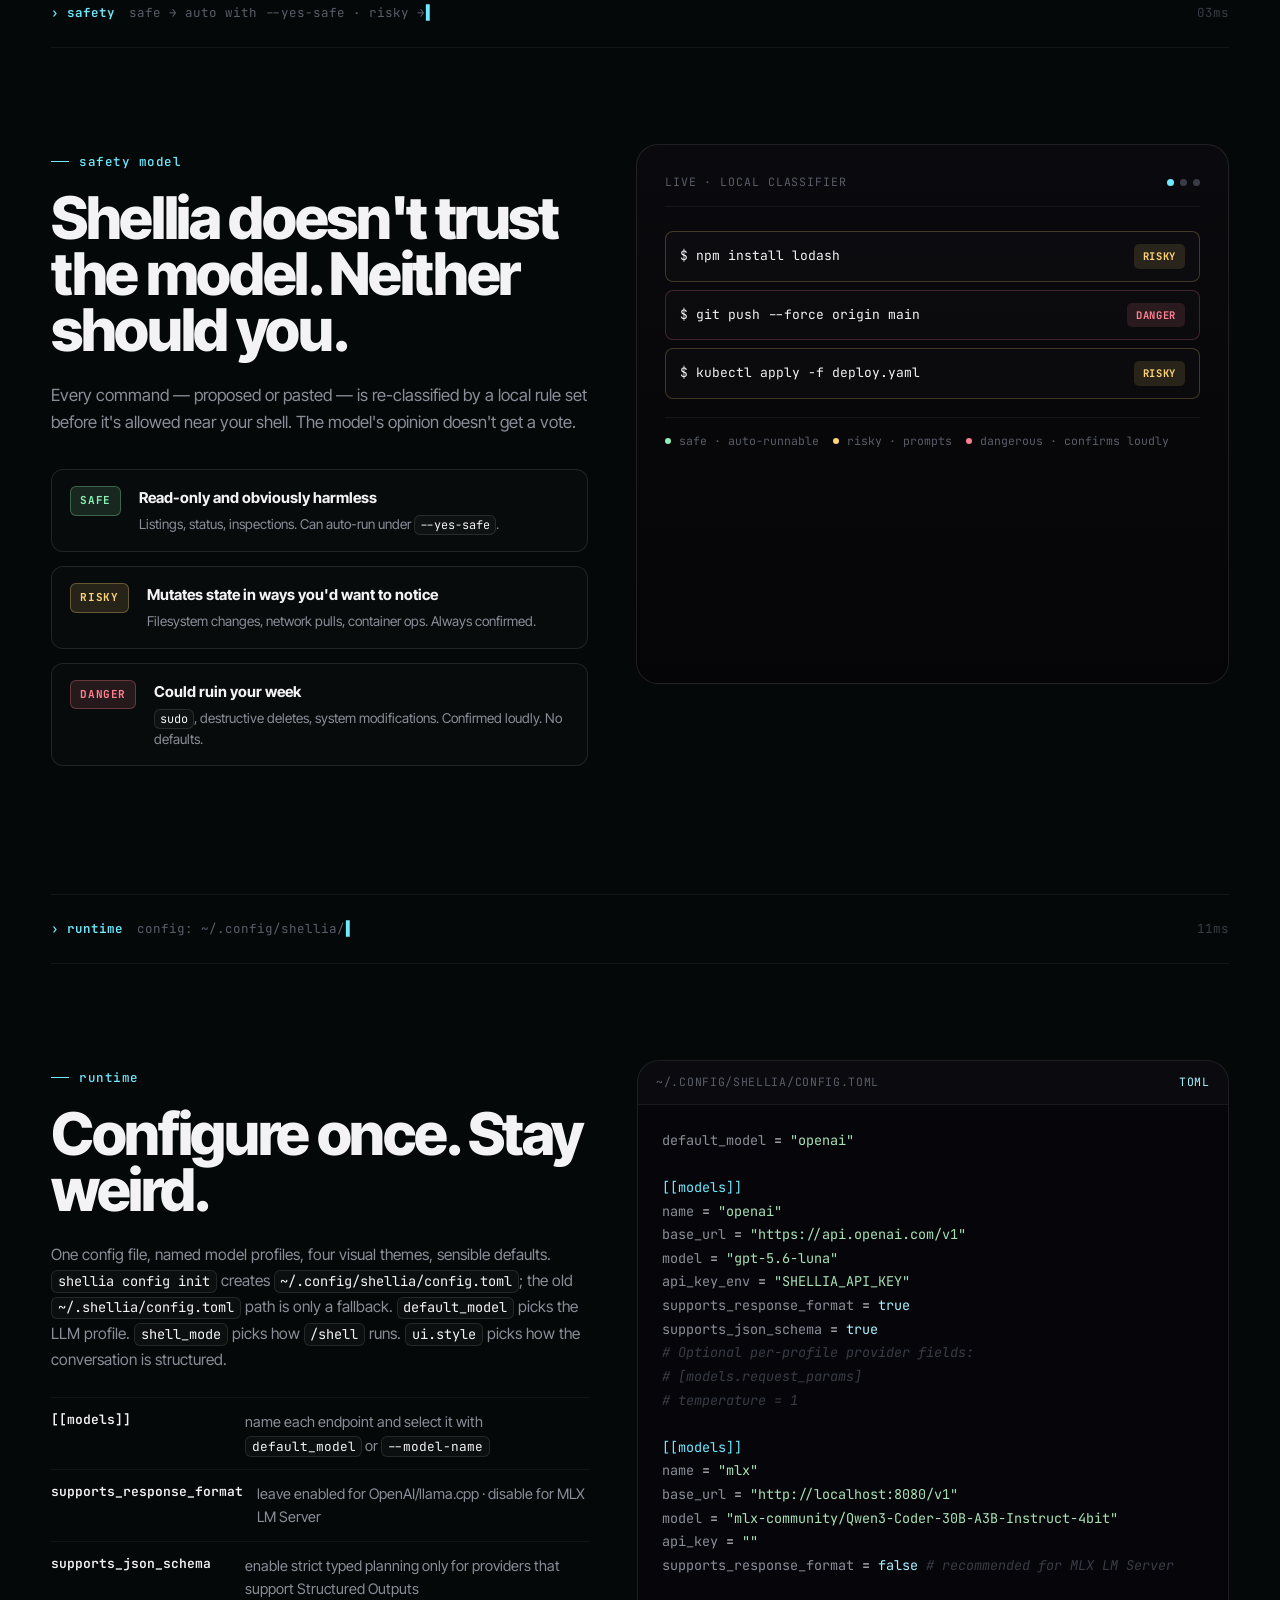
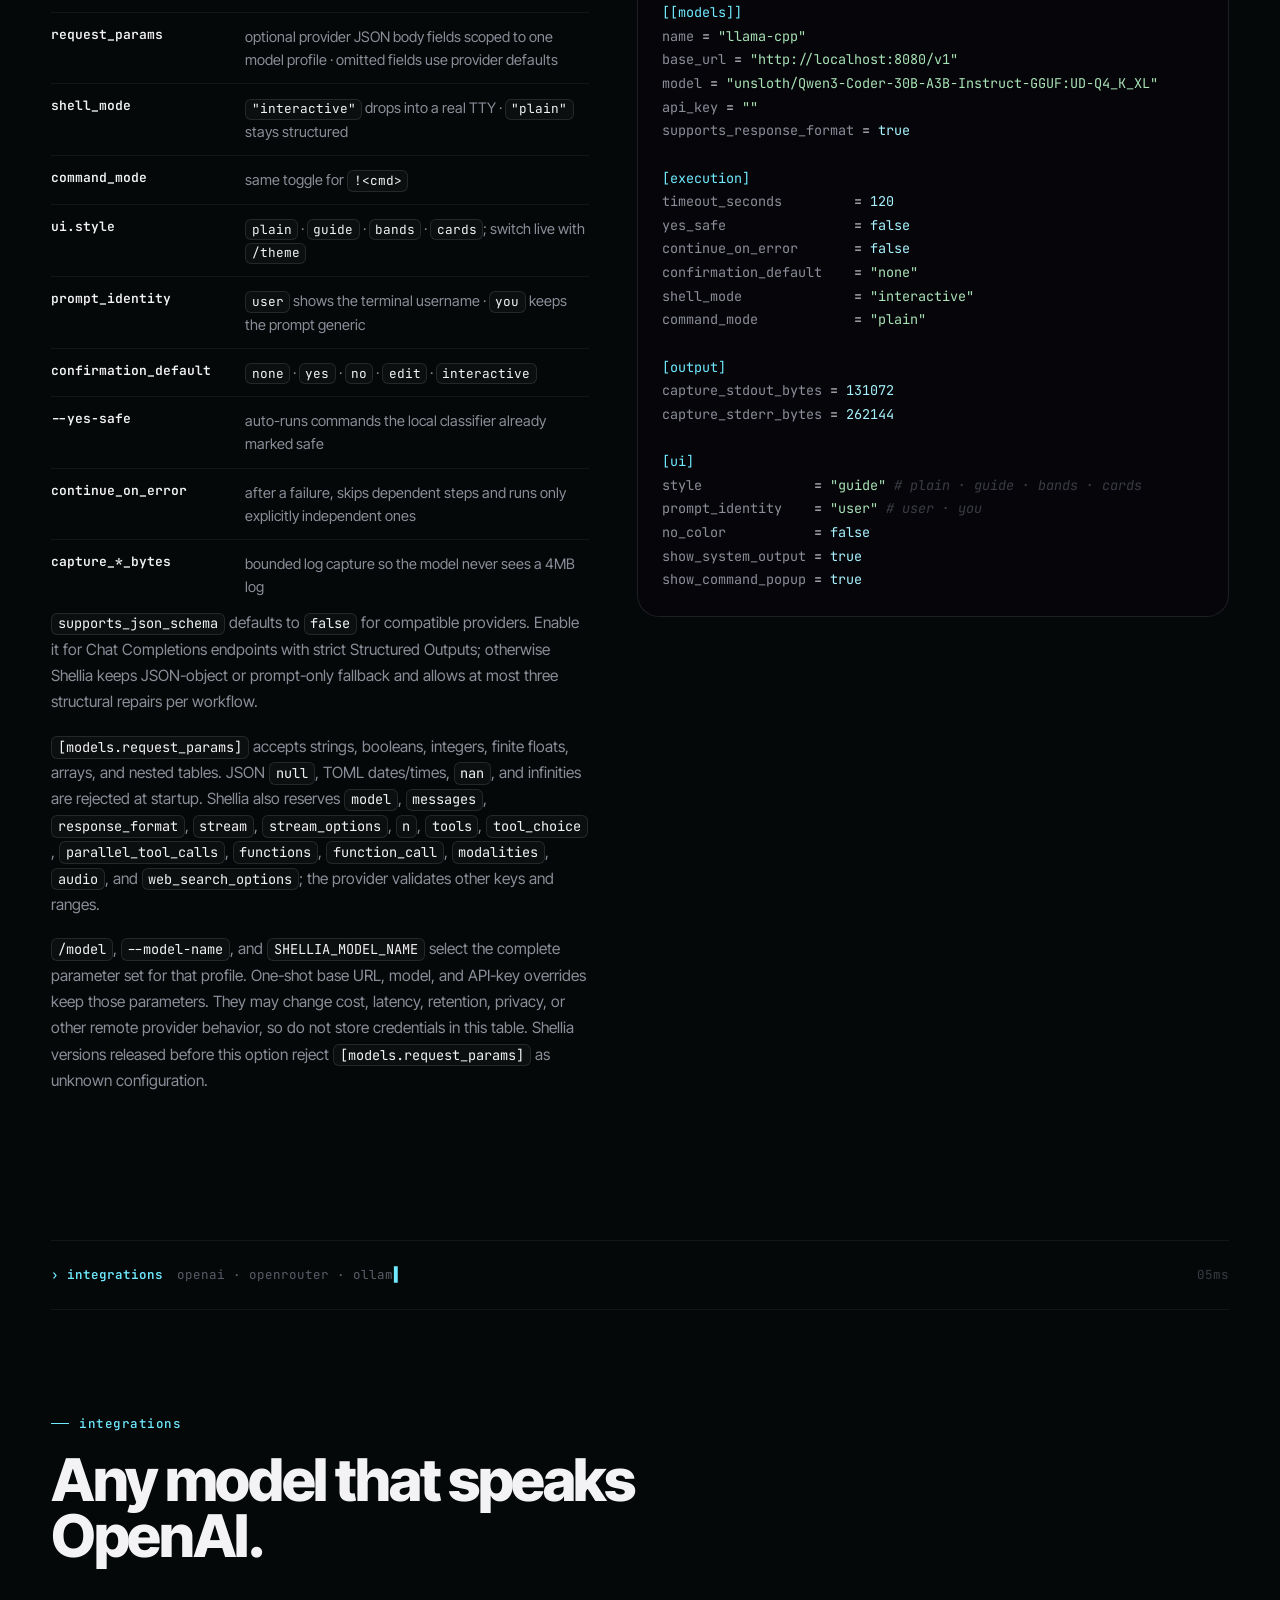
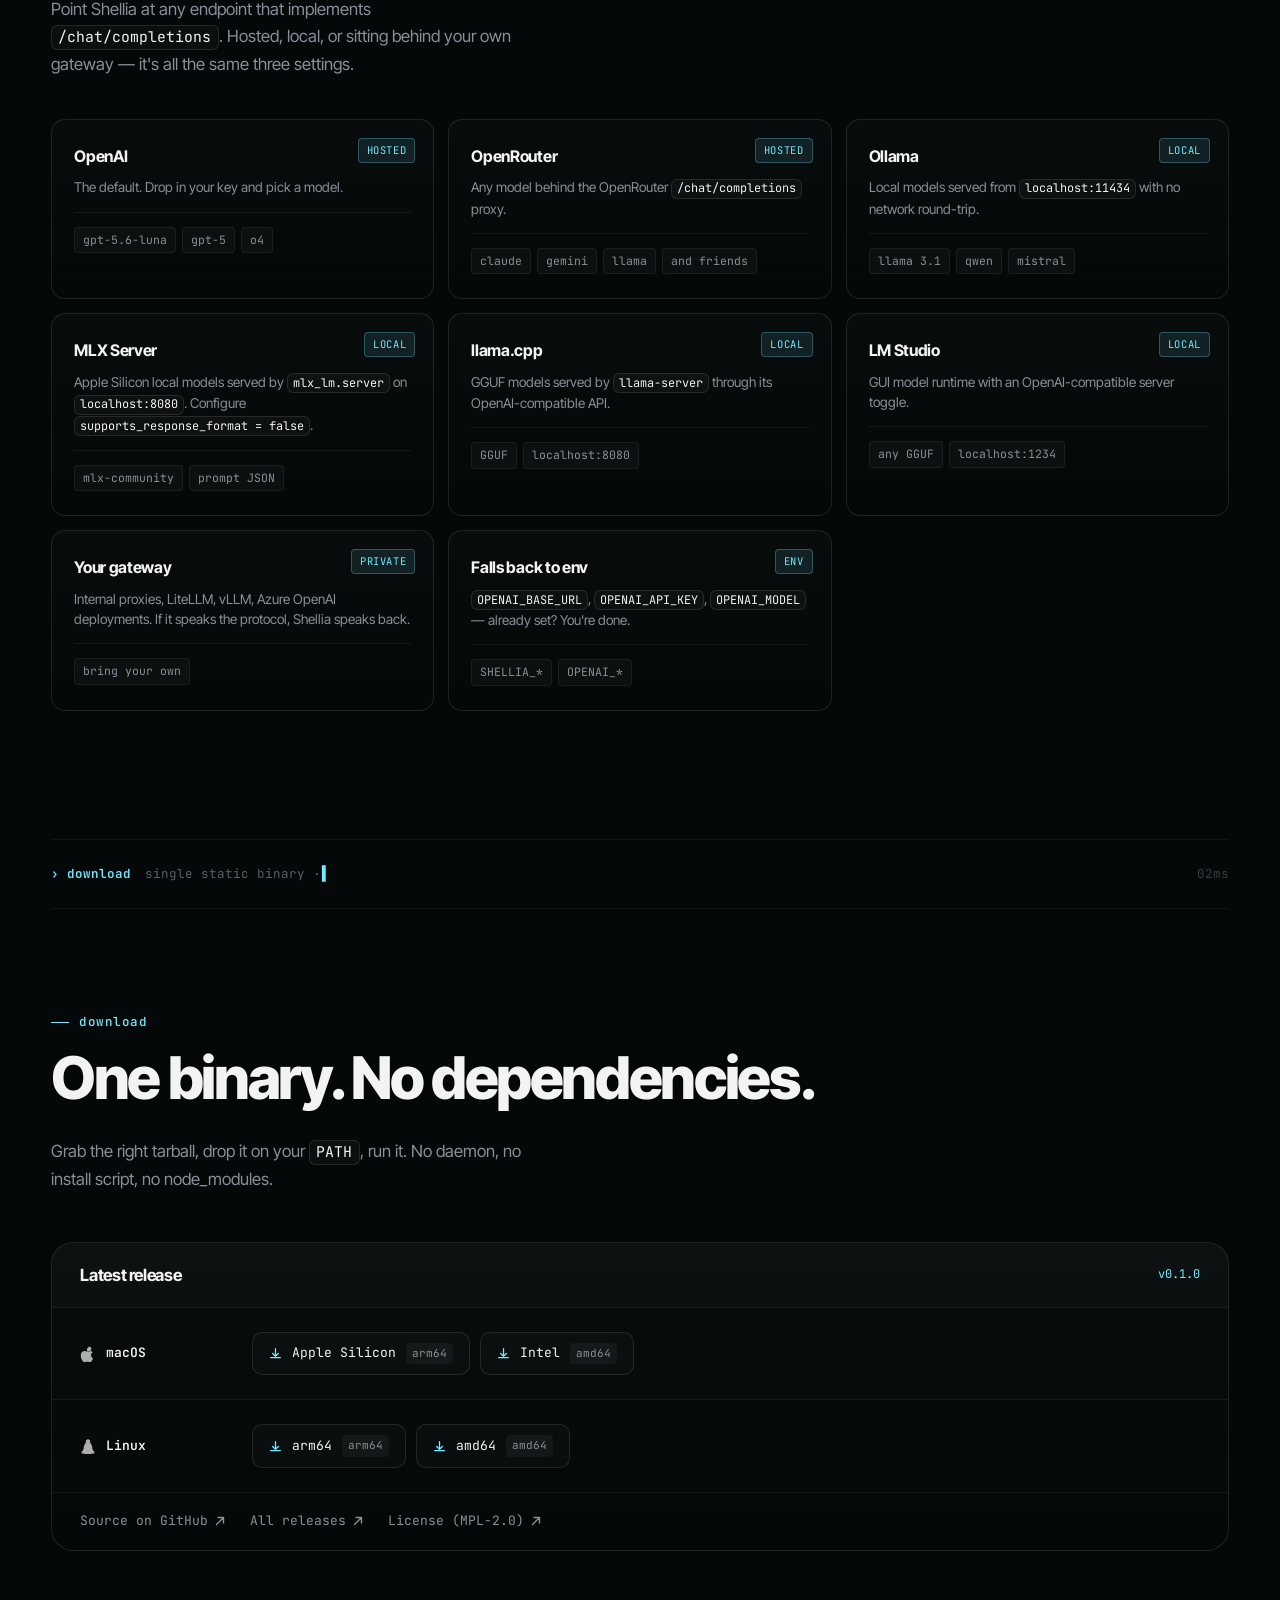
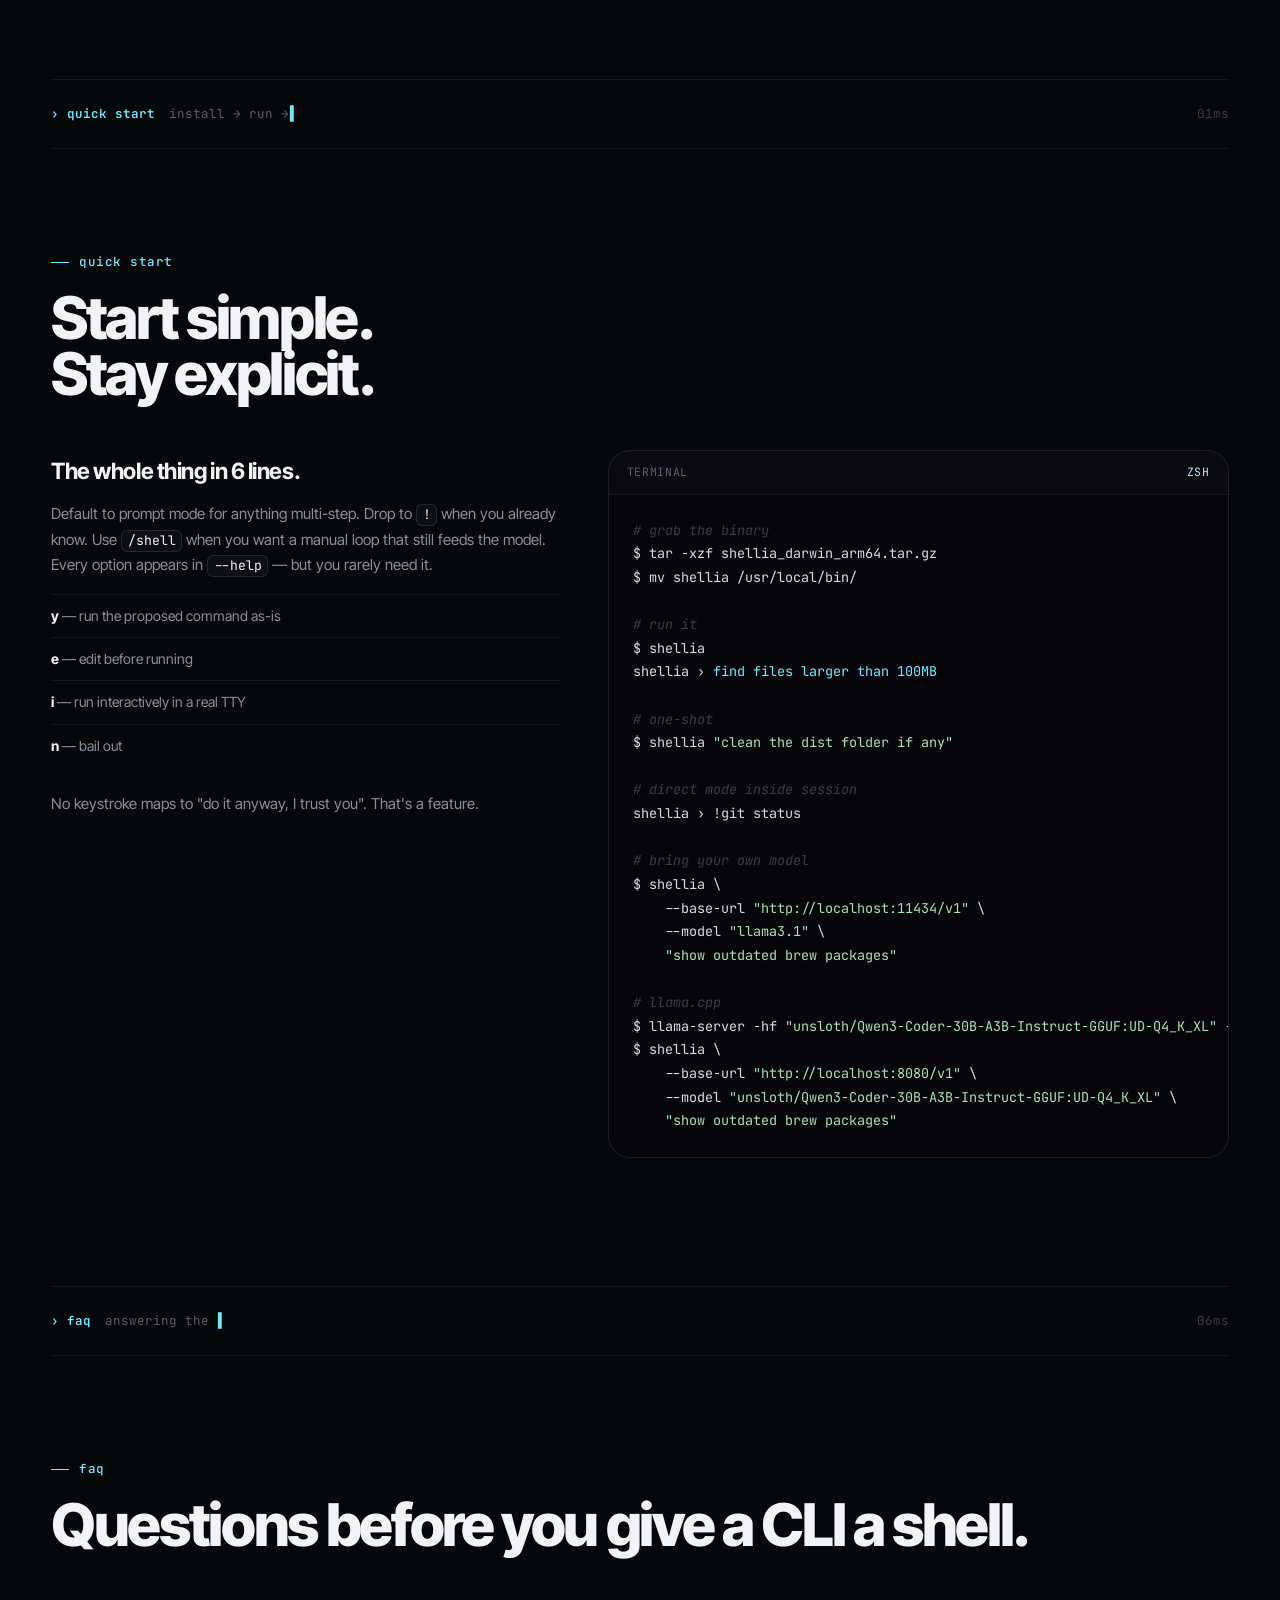
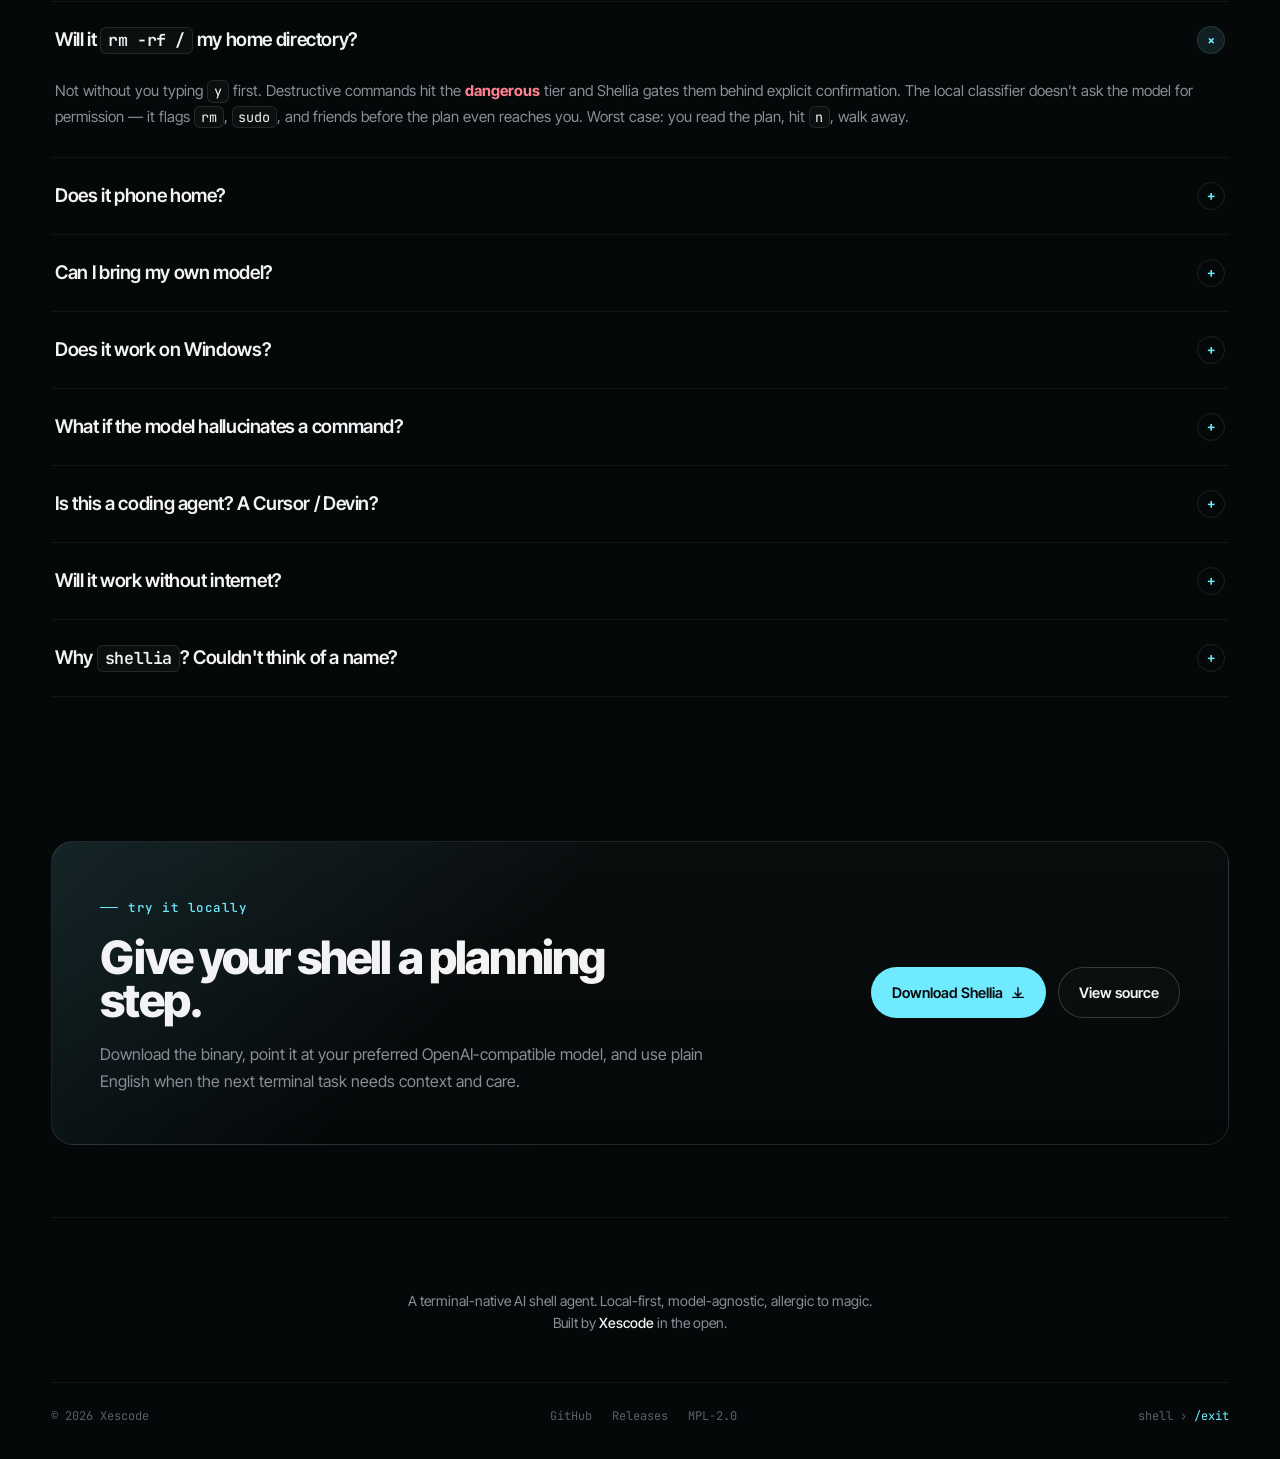
==== commit 6e3cafa2: "Improve planning reliability" ====
--- a/site/index.html
+++ b/site/index.html
@@ -1136,6 +1136,7 @@
       <ul>
         <li><b>[[models]]</b><span>name each endpoint and select it with <code>default_model</code> or <code>--model-name</code></span></li>
         <li><b>supports_response_format</b><span>leave enabled for OpenAI/llama.cpp · disable for MLX LM Server</span></li>
+        <li><b>supports_json_schema</b><span>enable strict typed planning only for providers that support Structured Outputs</span></li>
         <li><b>request_params</b><span>optional provider JSON body fields scoped to one model profile · omitted fields use provider defaults</span></li>
         <li><b>shell_mode</b><span><code>"interactive"</code> drops into a real TTY · <code>"plain"</code> stays structured</span></li>
         <li><b>command_mode</b><span>same toggle for <code>!&lt;cmd&gt;</code></span></li>
@@ -1146,6 +1147,7 @@
         <li><b>continue_on_error</b><span>after a failure, skips dependent steps and runs only explicitly independent ones</span></li>
         <li><b>capture_*_bytes</b><span>bounded log capture so the model never sees a 4MB log</span></li>
       </ul>
+      <p><code>supports_json_schema</code> defaults to <code>false</code> for compatible providers. Enable it for Chat Completions endpoints with strict Structured Outputs; otherwise Shellia keeps JSON-object or prompt-only fallback and allows at most three structural repairs per workflow.</p>
       <p><code>[models.request_params]</code> accepts strings, booleans, integers, finite floats, arrays, and nested tables. JSON <code>null</code>, TOML dates/times, <code>nan</code>, and infinities are rejected at startup. Shellia also reserves <code>model</code>, <code>messages</code>, <code>response_format</code>, <code>stream</code>, <code>stream_options</code>, <code>n</code>, <code>tools</code>, <code>tool_choice</code>, <code>parallel_tool_calls</code>, <code>functions</code>, <code>function_call</code>, <code>modalities</code>, <code>audio</code>, and <code>web_search_options</code>; the provider validates other keys and ranges.</p>
       <p><code>/model</code>, <code>--model-name</code>, and <code>SHELLIA_MODEL_NAME</code> select the complete parameter set for that profile. One-shot base URL, model, and API-key overrides keep those parameters. They may change cost, latency, retention, privacy, or other remote provider behavior, so do not store credentials in this table. Shellia versions released before this option reject <code>[models.request_params]</code> as unknown configuration.</p>
     </div>
@@ -1162,6 +1164,7 @@
 <span class="cb-key">model</span> = <span class="cb-str">"gpt-5.6-luna"</span>
 <span class="cb-key">api_key_env</span> = <span class="cb-str">"SHELLIA_API_KEY"</span>
 <span class="cb-key">supports_response_format</span> = <span class="cb-num">true</span>
+<span class="cb-key">supports_json_schema</span> = <span class="cb-num">true</span>
 <span class="cb-comment"># Optional per-profile provider fields:</span>
 <span class="cb-comment"># [models.request_params]</span>
 <span class="cb-comment"># temperature = 1</span>
